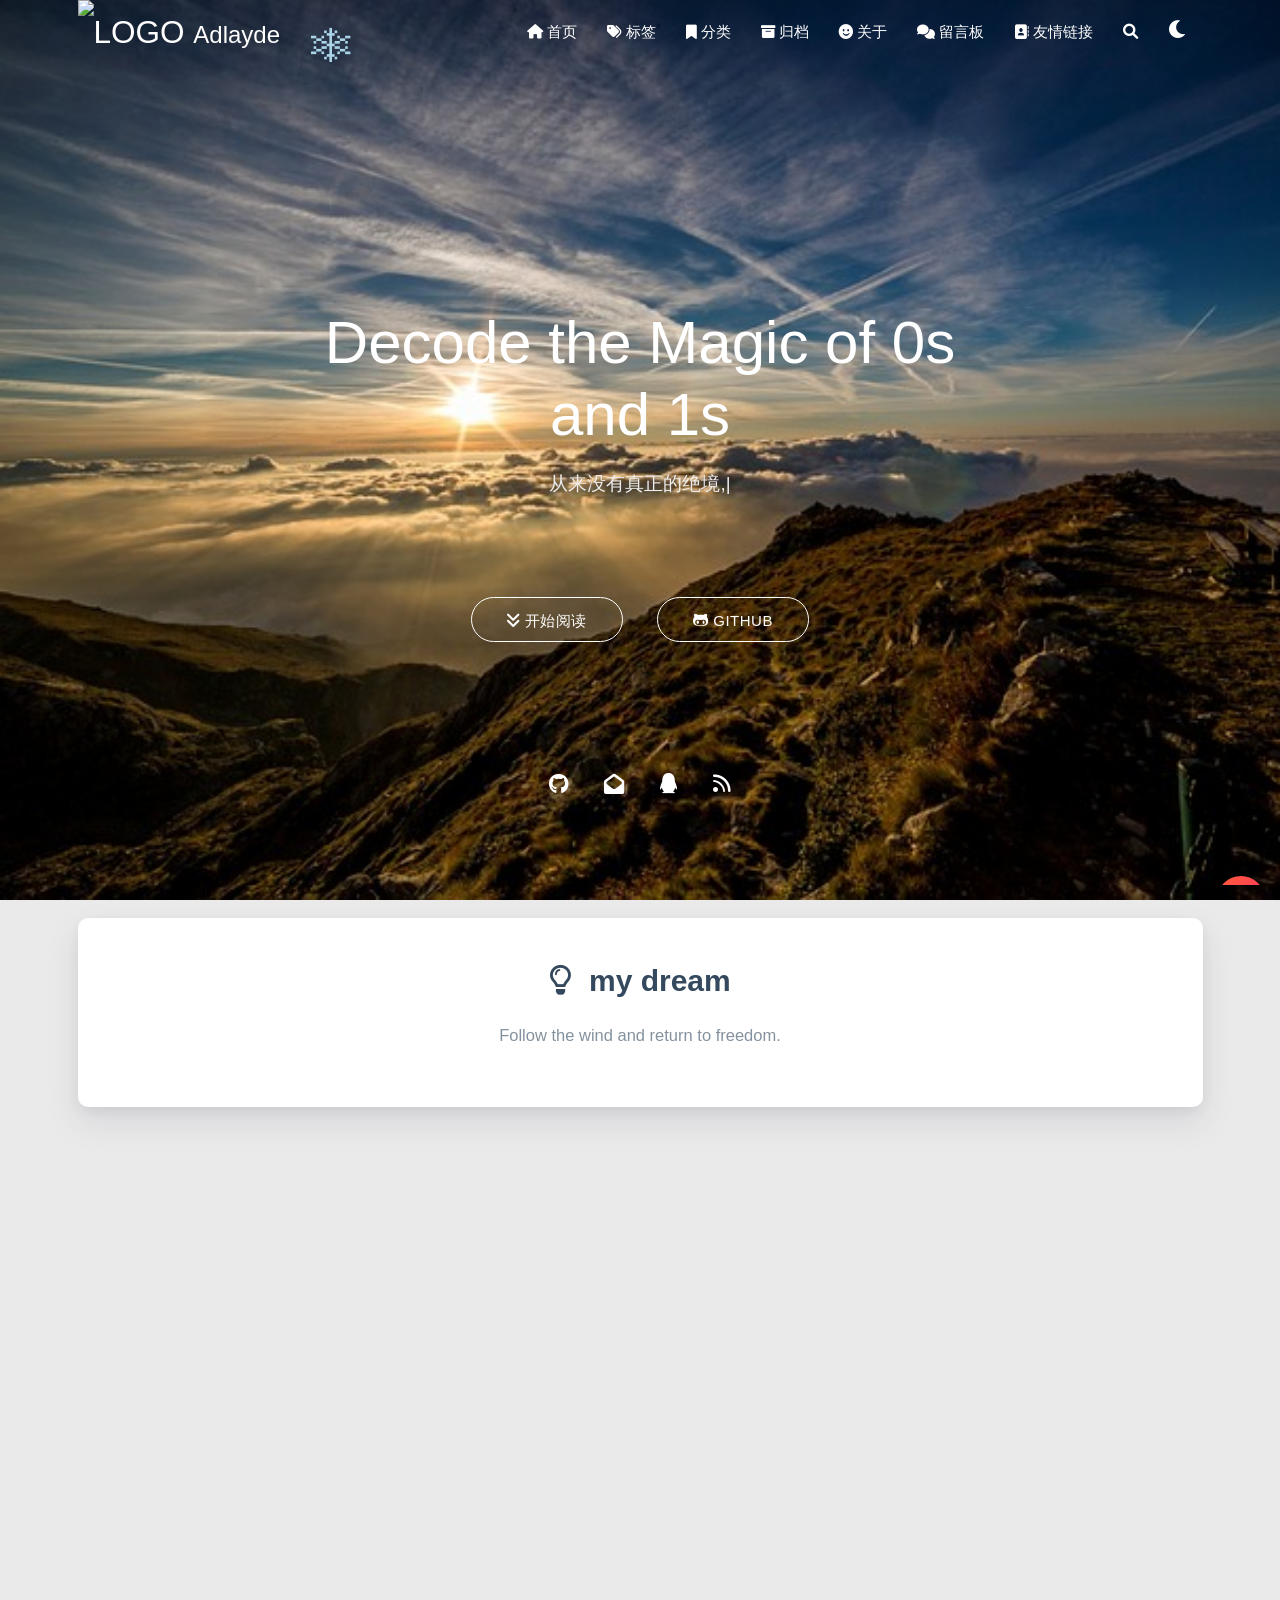
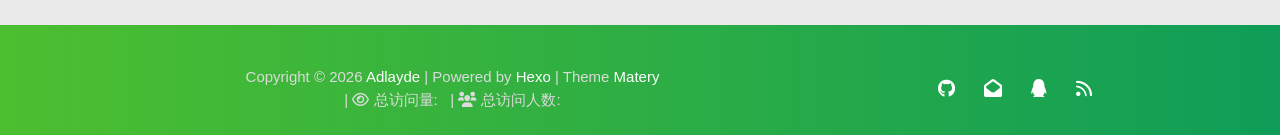
==== index.html @ 49ccab3a "Site updated: 2026-07-10 20:30:16" ====
<!DOCTYPE HTML>
<html lang="zh-CN">


<head>
    <meta charset="utf-8">
    <meta name="keywords" content="技术,编程,博客">
    <meta name="description" content="return to freedom">
    <meta http-equiv="X-UA-Compatible" content="IE=edge">
    <meta name="viewport" content="width=device-width, initial-scale=1.0, user-scalable=no">
    <meta name="renderer" content="webkit|ie-stand|ie-comp">
    <meta name="mobile-web-app-capable" content="yes">
    <meta name="format-detection" content="telephone=no">
    <meta name="apple-mobile-web-app-capable" content="yes">
    <meta name="apple-mobile-web-app-status-bar-style" content="black-translucent">
    <meta name="referrer" content="no-referrer-when-downgrade">
    <!-- Global site tag (gtag.js) - Google Analytics -->


    <title>Adlayde</title>
    <link rel="icon" type="image/png" href="/favicon.png">
    


    <!-- index cover -->
    <!-- <link rel="stylesheet preload" type="text/css" href="/css/indexcover.css"> -->
    <style>
        .carousel-control {
            width: 45px;
            height: 45px;
            line-height: 55px;
            border-radius: 45px;
            background: transparent;
            cursor: pointer;
            z-index: 100;
        }
        
        #prev-cover {
            position: absolute;
            top: 48%;
            left: 8px;
        }
        
        #next-cover {
            position: absolute;
            top: 48%;
            right: 8px;;
        }
        
        #prev-cover i {
            margin-right: 3px;
        }
        
        #next-cover i {
            margin-left: 3px;
        }
        
        .carousel-control:hover {
            background-color: rgba(0, 0, 0, .4);
        }
        
        .carousel-control i {
            color: #fff;
            font-size: 2.4rem;
        }
    </style>



<link rel="stylesheet" type="text/css" href="/libs/awesome/css/all.min.css">
<link rel="stylesheet" type="text/css" href="/libs/materialize/materialize.min.css">
<link rel="stylesheet" type="text/css" href="/libs/aos/aos.css">
<link rel="stylesheet" type="text/css" href="/libs/animate/animate.min.css">
<link rel="stylesheet" type="text/css" href="/libs/lightGallery/css/lightgallery.min.css">
<link rel="stylesheet" type="text/css" href="/css/matery.css">
<link rel="stylesheet" type="text/css" href="/css/my.css">
<link rel="stylesheet" type="text/css" href="/css/dark.css" media="none" onload="if(media!='all')media='all'">




    <link rel="stylesheet" href="/libs/tocbot/tocbot.css">
    <link rel="stylesheet" href="/css/post.css">






    <script src="/libs/jquery/jquery-3.6.0.min.js"></script>

<meta name="generator" content="Hexo 7.3.0">
<style>.github-emoji { position: relative; display: inline-block; width: 1.2em; min-height: 1.2em; overflow: hidden; vertical-align: top; color: transparent; }  .github-emoji > span { position: relative; z-index: 10; }  .github-emoji img, .github-emoji .fancybox { margin: 0 !important; padding: 0 !important; border: none !important; outline: none !important; text-decoration: none !important; user-select: none !important; cursor: auto !important; }  .github-emoji img { height: 1.2em !important; width: 1.2em !important; position: absolute !important; left: 50% !important; top: 50% !important; transform: translate(-50%, -50%) !important; user-select: none !important; cursor: auto !important; } .github-emoji-fallback { color: inherit; } .github-emoji-fallback img { opacity: 0 !important; }</style>
</head>


<body>
    <header class="navbar-fixed">
    <nav id="headNav" class="bg-color nav-transparent">
        <div id="navContainer" class="nav-wrapper container">
            <div class="brand-logo">
                <a href="/" class="waves-effect waves-light">
                    
                    <img src="/medias/logo.png" class="logo-img" alt="LOGO">
                    
                    <span class="logo-span">Adlayde</span>
                </a>
            </div>
            

<a href="#" data-target="mobile-nav" class="sidenav-trigger button-collapse"><i class="fas fa-bars"></i></a>
<ul class="right nav-menu">
  
  <li class="hide-on-med-and-down nav-item">
    
    <a href="/" class="waves-effect waves-light">
      
      <i class="fas fa-home" style="zoom: 0.6;"></i>
      
      <span>首页</span>
    </a>
    
  </li>
  
  <li class="hide-on-med-and-down nav-item">
    
    <a href="/tags" class="waves-effect waves-light">
      
      <i class="fas fa-tags" style="zoom: 0.6;"></i>
      
      <span>标签</span>
    </a>
    
  </li>
  
  <li class="hide-on-med-and-down nav-item">
    
    <a href="/categories" class="waves-effect waves-light">
      
      <i class="fas fa-bookmark" style="zoom: 0.6;"></i>
      
      <span>分类</span>
    </a>
    
  </li>
  
  <li class="hide-on-med-and-down nav-item">
    
    <a href="/archives" class="waves-effect waves-light">
      
      <i class="fas fa-archive" style="zoom: 0.6;"></i>
      
      <span>归档</span>
    </a>
    
  </li>
  
  <li class="hide-on-med-and-down nav-item">
    
    <a href="/about" class="waves-effect waves-light">
      
      <i class="fa-solid fa-face-smile fa-shake" style="zoom: 0.6;"></i>
      
      <span>关于</span>
    </a>
    
  </li>
  
  <li class="hide-on-med-and-down nav-item">
    
    <a href="/contact" class="waves-effect waves-light">
      
      <i class="fas fa-comments" style="zoom: 0.6;"></i>
      
      <span>留言板</span>
    </a>
    
  </li>
  
  <li class="hide-on-med-and-down nav-item">
    
    <a href="/friends" class="waves-effect waves-light">
      
      <i class="fas fa-address-book" style="zoom: 0.6;"></i>
      
      <span>友情链接</span>
    </a>
    
  </li>
  
  <li>
    <a href="#searchModal" class="modal-trigger waves-effect waves-light">
      <i id="searchIcon" class="fas fa-search" title="搜索" style="zoom: 0.85;"></i>
    </a>
  </li>
  <li>
    <a href="javascript:;" class="waves-effect waves-light" onclick="switchNightMode()" title="深色/浅色模式" >
      <i id="sum-moon-icon" class="fas fa-sun" style="zoom: 0.85;"></i>
    </a>
  </li>
</ul>


<div id="mobile-nav" class="side-nav sidenav">

    <div class="mobile-head bg-color">
        
        <img src="/medias/logo.png" class="logo-img circle responsive-img">
        
        <div class="logo-name">Adlayde</div>
        <div class="logo-desc">
            
            return to freedom
            
        </div>
    </div>

    <ul class="menu-list mobile-menu-list">
        
        <li class="m-nav-item">
	  
		<a href="/" class="waves-effect waves-light">
			
			    <i class="fa-fw fas fa-home"></i>
			
			首页
		</a>
          
        </li>
        
        <li class="m-nav-item">
	  
		<a href="/tags" class="waves-effect waves-light">
			
			    <i class="fa-fw fas fa-tags"></i>
			
			标签
		</a>
          
        </li>
        
        <li class="m-nav-item">
	  
		<a href="/categories" class="waves-effect waves-light">
			
			    <i class="fa-fw fas fa-bookmark"></i>
			
			分类
		</a>
          
        </li>
        
        <li class="m-nav-item">
	  
		<a href="/archives" class="waves-effect waves-light">
			
			    <i class="fa-fw fas fa-archive"></i>
			
			归档
		</a>
          
        </li>
        
        <li class="m-nav-item">
	  
		<a href="/about" class="waves-effect waves-light">
			
			    <i class="fa-fw fa-solid fa-face-smile fa-shake"></i>
			
			关于
		</a>
          
        </li>
        
        <li class="m-nav-item">
	  
		<a href="/contact" class="waves-effect waves-light">
			
			    <i class="fa-fw fas fa-comments"></i>
			
			留言板
		</a>
          
        </li>
        
        <li class="m-nav-item">
	  
		<a href="/friends" class="waves-effect waves-light">
			
			    <i class="fa-fw fas fa-address-book"></i>
			
			友情链接
		</a>
          
        </li>
        
        
        <li><div class="divider"></div></li>
        <li>
            <a href="https://github.com/blinkfox/hexo-theme-matery" class="waves-effect waves-light" target="_blank">
                <i class="fab fa-github-square fa-fw"></i>Fork Me
            </a>
        </li>
        
    </ul>
</div>


        </div>

        
            <style>
    .nav-transparent .github-corner {
        display: none !important;
    }

    .github-corner {
        position: absolute;
        z-index: 10;
        top: 0;
        right: 0;
        border: 0;
        transform: scale(1.1);
    }

    .github-corner svg {
        color: #0f9d58;
        fill: #fff;
        height: 64px;
        width: 64px;
    }

    .github-corner:hover .octo-arm {
        animation: a 0.56s ease-in-out;
    }

    .github-corner .octo-arm {
        animation: none;
    }

    @keyframes a {
        0%,
        to {
            transform: rotate(0);
        }
        20%,
        60% {
            transform: rotate(-25deg);
        }
        40%,
        80% {
            transform: rotate(10deg);
        }
    }
</style>

<a href="https://github.com/blinkfox/hexo-theme-matery" class="github-corner tooltipped hide-on-med-and-down" target="_blank"
   data-tooltip="Fork Me" data-position="left" data-delay="50">
    <svg viewBox="0 0 250 250" aria-hidden="true">
        <path d="M0,0 L115,115 L130,115 L142,142 L250,250 L250,0 Z"></path>
        <path d="M128.3,109.0 C113.8,99.7 119.0,89.6 119.0,89.6 C122.0,82.7 120.5,78.6 120.5,78.6 C119.2,72.0 123.4,76.3 123.4,76.3 C127.3,80.9 125.5,87.3 125.5,87.3 C122.9,97.6 130.6,101.9 134.4,103.2"
              fill="currentColor" style="transform-origin: 130px 106px;" class="octo-arm"></path>
        <path d="M115.0,115.0 C114.9,115.1 118.7,116.5 119.8,115.4 L133.7,101.6 C136.9,99.2 139.9,98.4 142.2,98.6 C133.8,88.0 127.5,74.4 143.8,58.0 C148.5,53.4 154.0,51.2 159.7,51.0 C160.3,49.4 163.2,43.6 171.4,40.1 C171.4,40.1 176.1,42.5 178.8,56.2 C183.1,58.6 187.2,61.8 190.9,65.4 C194.5,69.0 197.7,73.2 200.1,77.6 C213.8,80.2 216.3,84.9 216.3,84.9 C212.7,93.1 206.9,96.0 205.4,96.6 C205.1,102.4 203.0,107.8 198.3,112.5 C181.9,128.9 168.3,122.5 157.7,114.1 C157.9,116.9 156.7,120.9 152.7,124.9 L141.0,136.5 C139.8,137.7 141.6,141.9 141.8,141.8 Z"
              fill="currentColor" class="octo-body"></path>
    </svg>
</a>
        
    </nav>

</header>

    


<div class="carousel carousel-slider center index-cover" data-indicators="true" style="margin-top: -64px;">
    

    <div class="carousel-item  white-text bg-cover about-cover">
        <div class="container">
            <div class="row">
    <div class="col s10 offset-s1 m8 offset-m2 l8 offset-l2">
        <div class="brand">
            <div class="title center-align">
                
                Decode the Magic of 0s and 1s
                
            </div>

            <div class="description center-align">
                
                <span id="subtitle"></span>
                <script src="/libs/typed/typed.js"></script>
                <script>
                    var typed = new Typed("#subtitle", {
                        strings: [ 
                            
                                "从来没有真正的绝境, 只有心灵的迷途",
                            
                                "Never really desperate, only the lost of the soul",
                            
                        ],
                        startDelay: 300,
                        typeSpeed: 100,
                        loop: true,
                        backSpeed: 50,
                        showCursor: true
                    });
                </script>
                
            </div>
        </div>
    </div>
</div>


<script>
    // 每天切换 banner 图.  Switch banner image every day.
    var bannerUrl = "/medias/banner/" + new Date().getDay() + '.jpg';
    $('.bg-cover').css('background-image', 'url(' + bannerUrl + ')');
</script>
<script>
    
      var bannerUrl = "/medias/featureimages/" + Math.floor(Math.random() * 24) + '.jpg';
    
    $('.bg-cover.about-cover').css('background-image', 'url(' + bannerUrl + ')');

</script>



            <div class="cover-btns">
                <a href="#indexCard" class="waves-effect waves-light btn">
                    <i class="fa fa-angle-double-down"></i>开始阅读
                </a>

                
                    <a href="https://github.com/blinkfox/hexo-theme-matery" class="waves-effect waves-light btn" target="_blank">
                        <i class="fab fa-github-alt"></i>Github
                    </a>
                
            </div>
            <div class="cover-social-link">
    <a href="https://github.com/adlayde" class="tooltipped" target="_blank" data-tooltip="访问我的GitHub" data-position="top" data-delay="50">
        <i class="fab fa-github"></i>
    </a>



    <a href="mailto:estaraadlayde@gmail.com" class="tooltipped" target="_blank" data-tooltip="邮件联系我" data-position="top" data-delay="50">
        <i class="fas fa-envelope-open"></i>
    </a>







    <a href="tencent://AddContact/?fromId=50&fromSubId=1&subcmd=all&uin=258192961" class="tooltipped" target="_blank" data-tooltip="QQ联系我: 258192961" data-position="top" data-delay="50">
        <i class="fab fa-qq"></i>
    </a>







    <a href="/atom.xml" class="tooltipped" target="_blank" data-tooltip="RSS 订阅" data-position="top" data-delay="50">
        <i class="fas fa-rss"></i>
    </a>

</div>
        </div>
    </div>

    
</div>

<script>
    $(function () {
        let coverSlider = $('.carousel');

        //用户触摸轮播自动 restartPlay 是否生效
        let initUserPressedOrDraggedActive = false

        //用户触摸轮播自动 restartPlay
        function initUserPressedOrDragged(instance) {
            setInterval(() => {
                if (instance.pressed || instance.dragged) {
                    // console.log('initUserPressedOrDragged: ',instance.pressed,instance.dragged)
                    restartPlay()
                }
            }, 1000)
        }

        coverSlider.carousel({
            duration: Number('120'),
            fullWidth: true,
            indicators: 'true' === 'true',
            onCycleTo() {
                if (!initUserPressedOrDraggedActive) {
                    // console.log('initUserPressedOrDraggedActive')
                    initUserPressedOrDragged(this)
                    initUserPressedOrDraggedActive = true
                }
            },
        })

        let carouselIntervalId;
        
        // Loop to call the next cover article picture.
        let autoCarousel = function () {
            carouselIntervalId = setInterval(function () {
                coverSlider.carousel('next');
            }, 5000);
        };
        autoCarousel();
        

        function restartPlay() {
            
            clearInterval(carouselIntervalId);
            autoCarousel();
            
        };

        
        // prev and next cover post.
        $('#prev-cover').click(function () {
            coverSlider.carousel('prev');
            restartPlay();
        });
        $('#next-cover').click(function () {
            coverSlider.carousel('next');
            restartPlay();
        });
        
    });
</script>



<main class="content">

    
    <div id="indexCard" class="index-card">
        <div class="container ">
            <div class="card">
                <div class="card-content">
                    
                        <div class="dream">
    
    <div class="title center-align">
        <i class="far fa-lightbulb"></i>&nbsp;&nbsp;my dream
    </div>
    
    <div class="row">
        <div class="col l8 offset-l2 m10 offset-m1 s10 offset-s1 center-align text">
            Follow the wind and return to freedom.
        </div>
    </div>
</div>

                    

                    

                    

                    
                    <div id="recommend-sections" class="recommend">
                        



                    </div>
                    
                </div>
            </div>
        </div>
    </div>
    

    

    <!-- 所有文章卡片 -->
    <article id="articles" class="container articles">
        <div class="row article-row">
            
             <!-- 隐藏某个文章 -->
            <div class="article col s12 m6 l4" data-aos="zoom-in">
                <div class="card">
                    <a href="/2025/03/14/first-blog/">
                        <div class="card-image">
                            
                            
                            <img src="/medias/featureimages/14.jpg" class="responsive-img" alt="first blog">
                            
                            <span class="card-title">first blog</span>
                        </div>
                    </a>

                    <div class="card-content article-content">
                        <div class="summary block-with-text">
                            
                                first blog二叉搜索树（BST）平衡重建算法本文介绍一个基于中序遍历重建的二叉搜索树平衡算法，包含插入、中序遍历收集、高度计算、平衡重建等功能。
完整代码#include&lt;bits/stdc++.h&gt;
using nam
                            
                        </div>
                        <div class="publish-info">
                            <span class="publish-date">
                                <i class="far fa-clock fa-fw icon-date"></i>2025-03-14
                            </span>
                            <span class="publish-author">
                                
                                <i class="fas fa-user fa-fw"></i>
                                Adlayde
                                
                            </span>
                        </div>
                    </div>

                    
                </div>
            </div>
              <!-- 隐藏某个文章 -->
            
             <!-- 隐藏某个文章 -->
            <div class="article col s12 m6 l4" data-aos="zoom-in">
                <div class="card">
                    <a href="/2025/03/14/hello-world/">
                        <div class="card-image">
                            
                            
                            <img src="/medias/featureimages/12.jpg" class="responsive-img" alt="Hello World">
                            
                            <span class="card-title">Hello World</span>
                        </div>
                    </a>

                    <div class="card-content article-content">
                        <div class="summary block-with-text">
                            
                                Welcome to Hexo! This is your very first post. Check documentation for more info. If you get any problems when using Hex
                            
                        </div>
                        <div class="publish-info">
                            <span class="publish-date">
                                <i class="far fa-clock fa-fw icon-date"></i>2025-03-14
                            </span>
                            <span class="publish-author">
                                
                                <i class="fas fa-user fa-fw"></i>
                                Adlayde
                                
                            </span>
                        </div>
                    </div>

                    
                </div>
            </div>
              <!-- 隐藏某个文章 -->
            
        </div>
    </article>

</main>




    <footer class="page-footer bg-color">
    
        <link rel="stylesheet" href="/libs/aplayer/APlayer.min.css">
<style>
    .aplayer .aplayer-lrc p {
        
        display: none;
        
        font-size: 12px;
        font-weight: 700;
        line-height: 16px !important;
    }

    .aplayer .aplayer-lrc p.aplayer-lrc-current {
        
        display: none;
        
        font-size: 15px;
        color: #42b983;
    }

    
    .aplayer.aplayer-fixed.aplayer-narrow .aplayer-body {
        left: -66px !important;
    }

    .aplayer.aplayer-fixed.aplayer-narrow .aplayer-body:hover {
        left: 0px !important;
    }

    
</style>
<div class="">
    
    <div class="row">
        <meting-js class="col l8 offset-l2 m10 offset-m1 s12"
                   server="netease"
                   type="playlist"
                   id="503838841"
                   fixed='true'
                   autoplay='false'
                   theme='#42b983'
                   loop='all'
                   order='random'
                   preload='auto'
                   volume='0.7'
                   list-folded='true'
        >
        </meting-js>
    </div>
</div>

<script src="/libs/aplayer/APlayer.min.js"></script>
<script src="/libs/aplayer/Meting.min.js"></script>

    

    <div class="container row center-align"
         style="margin-bottom: 0px !important;">
        <div class="col s12 m8 l8 copy-right">
            Copyright&nbsp;&copy;
            
                <span id="year">2026</span>
            
            <a href="/about" target="_blank">Adlayde</a>
            |&nbsp;Powered by&nbsp;<a href="https://hexo.io/" target="_blank">Hexo</a>
            |&nbsp;Theme&nbsp;<a href="https://github.com/blinkfox/hexo-theme-matery" target="_blank">Matery</a>
            
            <br>
            
            
            
                
            
            
                <span id="busuanzi_container_site_pv">
                &nbsp;|&nbsp;<i class="far fa-eye"></i>&nbsp;总访问量:&nbsp;
                    <span id="busuanzi_value_site_pv" class="white-color"></span>
            </span>
            
            
                <span id="busuanzi_container_site_uv">
                &nbsp;|&nbsp;<i class="fas fa-users"></i>&nbsp;总访问人数:&nbsp;
                    <span id="busuanzi_value_site_uv" class="white-color"></span>
            </span>
            
            <br>

            <!-- 运行天数提醒. -->
            
            <br>
            
        </div>
        <div class="col s12 m4 l4 social-link social-statis">
    <a href="https://github.com/adlayde" class="tooltipped" target="_blank" data-tooltip="访问我的GitHub" data-position="top" data-delay="50">
        <i class="fab fa-github"></i>
    </a>



    <a href="mailto:estaraadlayde@gmail.com" class="tooltipped" target="_blank" data-tooltip="邮件联系我" data-position="top" data-delay="50">
        <i class="fas fa-envelope-open"></i>
    </a>







    <a href="tencent://AddContact/?fromId=50&fromSubId=1&subcmd=all&uin=258192961" class="tooltipped" target="_blank" data-tooltip="QQ联系我: 258192961" data-position="top" data-delay="50">
        <i class="fab fa-qq"></i>
    </a>







    <a href="/atom.xml" class="tooltipped" target="_blank" data-tooltip="RSS 订阅" data-position="top" data-delay="50">
        <i class="fas fa-rss"></i>
    </a>

</div>
    </div>
</footer>

<div class="progress-bar"></div>


    <!-- 搜索遮罩框 -->
<div id="searchModal" class="modal">
    <div class="modal-content">
        <div class="search-header">
            <span class="title"><i class="fas fa-search"></i>&nbsp;&nbsp;搜索</span>
            <input type="search" id="searchInput" name="s" placeholder="请输入搜索的关键字"
                   class="search-input">
        </div>
        <div id="searchResult"></div>
    </div>
</div>

<script type="text/javascript">
$(function () {
    var searchFunc = function (path, search_id, content_id) {
        'use strict';
        $.ajax({
            url: path,
            dataType: "xml",
            success: function (xmlResponse) {
                // get the contents from search data
                var datas = $("entry", xmlResponse).map(function () {
                    return {
                        title: $("title", this).text(),
                        content: $("content", this).text(),
                        url: $("url", this).text()
                    };
                }).get();
                var $input = document.getElementById(search_id);
                var $resultContent = document.getElementById(content_id);
                $input.addEventListener('input', function () {
                    var str = '<ul class=\"search-result-list\">';
                    var keywords = this.value.trim().toLowerCase().split(/[\s\-]+/);
                    $resultContent.innerHTML = "";
                    if (this.value.trim().length <= 0) {
                        return;
                    }
                    // perform local searching
                    datas.forEach(function (data) {
                        var isMatch = true;
                        var data_title = data.title.trim().toLowerCase();
                        var data_content = data.content.trim().replace(/<[^>]+>/g, "").toLowerCase();
                        var data_url = data.url;
                        data_url = data_url.indexOf('/') === 0 ? data.url : '/' + data_url;
                        var index_title = -1;
                        var index_content = -1;
                        var first_occur = -1;
                        // only match artiles with not empty titles and contents
                        if (data_title !== '' && data_content !== '') {
                            keywords.forEach(function (keyword, i) {
                                index_title = data_title.indexOf(keyword);
                                index_content = data_content.indexOf(keyword);
                                if (index_title < 0 && index_content < 0) {
                                    isMatch = false;
                                } else {
                                    if (index_content < 0) {
                                        index_content = 0;
                                    }
                                    if (i === 0) {
                                        first_occur = index_content;
                                    }
                                }
                            });
                        }
                        // show search results
                        if (isMatch) {
                            str += "<li><a href='" + data_url + "' class='search-result-title'>" + data_title + "</a>";
                            var content = data.content.trim().replace(/<[^>]+>/g, "");
                            if (first_occur >= 0) {
                                // cut out 100 characters
                                var start = first_occur - 20;
                                var end = first_occur + 80;
                                if (start < 0) {
                                    start = 0;
                                }
                                if (start === 0) {
                                    end = 100;
                                }
                                if (end > content.length) {
                                    end = content.length;
                                }
                                var match_content = content.substr(start, end);
                                // highlight all keywords
                                keywords.forEach(function (keyword) {
                                    var regS = new RegExp(keyword, "gi");
                                    match_content = match_content.replace(regS, "<em class=\"search-keyword\">" + keyword + "</em>");
                                });

                                str += "<p class=\"search-result\">" + match_content + "...</p>"
                            }
                            str += "</li>";
                        }
                    });
                    str += "</ul>";
                    $resultContent.innerHTML = str;
                });
            }
        });
    };

    searchFunc('/search.xml', 'searchInput', 'searchResult');
});
</script>

    <!-- 白天和黑夜主题 -->
<div class="stars-con">
    <div id="stars"></div>
    <div id="stars2"></div>
    <div id="stars3"></div>  
</div>

<script>
    function switchNightMode() {
        $('<div class="Cuteen_DarkSky"><div class="Cuteen_DarkPlanet"></div></div>').appendTo($('body')),
        setTimeout(function () {
            $('body').hasClass('DarkMode') 
            ? ($('body').removeClass('DarkMode'), localStorage.setItem('isDark', '0'), $('#sum-moon-icon').removeClass("fa-sun").addClass('fa-moon')) 
            : ($('body').addClass('DarkMode'), localStorage.setItem('isDark', '1'), $('#sum-moon-icon').addClass("fa-sun").removeClass('fa-moon')),
            
            setTimeout(function () {
            $('.Cuteen_DarkSky').fadeOut(1e3, function () {
                $(this).remove()
            })
            }, 2e3)
        })
    }
</script>

    <!-- 回到顶部按钮 -->
<div id="backTop" class="top-scroll">
    <a class="btn-floating btn-large waves-effect waves-light" href="#!">
        <i class="fas fa-arrow-up"></i>
    </a>
</div>


    <script src="/libs/materialize/materialize.min.js"></script>
    <script src="/libs/masonry/masonry.pkgd.min.js"></script>
    <script src="/libs/aos/aos.js"></script>
    <script src="/libs/scrollprogress/scrollProgress.min.js"></script>
    <script src="/libs/lightGallery/js/lightgallery-all.min.js"></script>
    <script src="/js/matery.js"></script>

    

    
    
    

    <!-- 雪花特效 -->
     
        <script type="text/javascript">
            // 只在桌面版网页启用特效
            var windowWidth = $(window).width();
            if (windowWidth > 768) {
                document.write('<script type="text/javascript" src="/libs/others/snow.js"><\/script>');
            }
        </script>
    

    <!-- 鼠标星星特效 -->
    

     
        <script src="https://ssl.captcha.qq.com/TCaptcha.js"></script>
        <script src="/libs/others/TencentCaptcha.js"></script>
        <button id="TencentCaptcha" data-appid="xxxxxxxxxx" data-cbfn="callback" type="button" hidden></button>
    

    <!-- Baidu Analytics -->

    <!-- Baidu Push -->

<script>
    (function () {
        var bp = document.createElement('script');
        var curProtocol = window.location.protocol.split(':')[0];
        if (curProtocol === 'https') {
            bp.src = 'https://zz.bdstatic.com/linksubmit/push.js';
        } else {
            bp.src = 'http://push.zhanzhang.baidu.com/push.js';
        }
        var s = document.getElementsByTagName("script")[0];
        s.parentNode.insertBefore(bp, s);
    })();
</script>

    
    <script src="/libs/others/clicklove.js" async="async"></script>
    
    
    <script async src="/libs/others/busuanzi.pure.mini.js"></script>
    

    

    

    <!--腾讯兔小巢-->
    
    

    

    

    
    <script src="/libs/instantpage/instantpage.js" type="module"></script>
    

</body>

</html>
---- css/indexcover.css ----
.carousel-control {
    width: 45px;
    height: 45px;
    line-height: 55px;
    border-radius: 45px;
    background: transparent;
    cursor: pointer;
    z-index: 100;
    display: flex;
    justify-content: center;
    align-items: center;
}

#prev-cover {
    position: absolute;
    top: 48%;
    left: 8px;
}

#next-cover {
    position: absolute;
    top: 48%;
    right: 8px;;
}

#prev-cover i {
    margin-right: 3px;
}

#next-cover i {
    margin-left: 3px;
}

.carousel-control:hover {
    background-color: rgba(0, 0, 0, .4);
}

.carousel-control i {
    color: #fff;
    font-size: 2.4rem;
}
---- css/matery.css ----
/*全局基础样式*/
/*小屏幕下(手机类)的样式*/
@media only screen and (max-width: 601px) {
    .container {
        width: 95%;
    }
}

/*中等屏幕下(平板类)的样式*/
@media only screen and (min-width: 600px) and (max-width: 992px) {
    .container {
        width: 90%;
    }
}

/*大屏幕下(桌面类)的样式*/
@media only screen and (min-width: 993px) {
    .container {
        width: 90%;
        max-width: 1125px;
    }

    .head-container {
        position: absolute;
        padding: 0 30px;
        width: 100%;
    }

    .post-container {
        width: 90%;
        margin: 0 auto;
        max-width: 1250px;
    }
}

body {
    background-color: #eaeaea;
    margin: 0;
    color: #34495e;
    overflow-x: hidden;
    overflow-y: auto;
}

h1 {
    margin: 48px 0 22px -5px;
    font-size: 2.0rem;
    font-weight: bold;
    line-height: 2.0rem;
}

h2 {
    margin: 42px 0 18px -5px;
    font-size: 1.8rem;
    font-weight: bold;
    line-height: 1.8rem;
}

h3 {
    margin: 38px 0 15px -4px;
    font-size: 1.6rem;
    font-weight: bold;
    line-height: 1.7rem;
}

h4 {
    margin: 32px 0 12px -4px;
    font-size: 1.45rem;
    font-weight: bold;
    line-height: 1.45rem;
}

h5 {
    margin: 28px 0 8px -4px;
    font-size: 1.2rem;
    font-weight: bold;
    line-height: 1.2rem;
}

h6 {
    margin: 22px 0 4px -4px;
    font-size: 1.1rem;
    line-height: 1.1rem;
}

p {
    font-size: 1rem;
    line-height: 1.5rem;
}

hr {
    margin: 20px 0;
    border: 0;
    border-top: 1px solid #ccc;
}

blockquote {
    border-left: 5px solid #42b983;
    padding: 1rem 0.8rem 0.2rem 0.8rem;
    color: #666;
    background-color: rgba(66, 185, 131, .1);
}

pre {
    padding: 2rem 1rem 1rem 3rem !important;
    border-radius: 0.35rem;
    tab-size: 4;
}

.code-area::after {
    content: " ";
    position: absolute;
    border-radius: 50%;
    background: #ff5f56;
    width: 12px;
    height: 12px;
    top: 0;
    left: 12px;
    margin-top: 12px;
    -webkit-box-shadow: 20px 0 #ffbd2e, 40px 0 #27c93f;
    box-shadow: 20px 0 #ffbd2e, 40px 0 #27c93f;
}

code {
    padding: 1px 5px;
    top: 13px !important;
    font-family: Inconsolata, Monaco, Consolas, 'Courier New', Courier, monospace;
    font-size: 0.91rem;
    color: #e96900;
    background-color: #f8f8f8;
    border-radius: 2px;
}

.code_copy {
    position: absolute;
    top: 0.7rem;
    right: 25px;
    z-index: 1;
    filter: invert(50%);
    cursor: pointer;
}

.codecopy_notice {
    position: absolute;
    top: 0.7rem;
    right: 6px;
    z-index: 1;
    filter: invert(50%);
    opacity: 0;
}

.code_lang {
    position: absolute;
    top: 1.2rem;
    right: 46px;
    line-height: 0;
    font-weight: bold;
    font-family: Consolas, Monaco, 'Andale Mono', 'Ubuntu Mono', monospace;
    z-index: 1;
    filter: invert(50%);
    cursor: pointer;
}

.code-expand {
    position: absolute;
    top: 4px;
    right: 0;
    filter: invert(50%);
    padding: 7px;
    z-index: 999 !important;
    cursor: pointer;
    transition: all .3s;
    transform: rotate(0deg);
}

.code-closed .code-expand {
    transform: rotate(-180deg) !important;
    transition: all .3s;
}

.code-closed pre::before {
    height: 0;
}

pre code {
    padding: 0;
    color: #e8eaf6;
    background-color: #272822;
}

/* 键盘 kbd 标签样式 */
kbd {
    margin: 0 3px;
    padding: 3px 5px;
    border-radius: 3px;
    border: 1px solid #b4b4b4;
    box-shadow: 0 1px 3px rgba(0, 0, 0, 0.25), 0 2px 1px 0 rgba(255, 255, 255, 0.6) inset;
    font-family: Consolas, Monaco, 'Andale Mono', 'Ubuntu Mono', monospace;
    font-size: 0.9rem;
    font-weight: 600;
    background-color: #f8f8f8;
    color: #34495e;
    line-height: 1.8rem;
    white-space: nowrap;
}

b,
strong {
    font-weight: bold;
}

dfn {
    font-style: italic;
}

small {
    font-size: 85%;
}

cite {
    font-style: normal;
}

mark {
    background-color: #fcf8e3;
    padding: .2em;
}

.card {
    border-radius: 10px;
    box-shadow: 0 15px 35px rgba(50, 50, 93, .1), 0 5px 15px rgba(0, 0, 0, .07) !important;
}

.card .card-image img {
    border-radius: 8px 8px 0 0;
    /* 修改文章列表图片填充样式为 cover 以覆盖整个区域而不会被缩放 */
    object-fit: cover;
}

.container .row {
    margin-bottom: 0;
}

.bg-color {
    background-image: linear-gradient(to right, #4cbf30 0%, #0f9d58 100%);
}

.text-color {
    color: #0f9d58 !important;
}

.white-color {
    color: #fff;
}

.progress-bar {
    height: 4px;
    position: fixed;
    bottom: 0;
    z-index: 300;
    background: linear-gradient(to right, #4cbf30 0%, #0f9d58 100%);
    opacity: 0.8;
}

.sidenav-overlay {
    z-index: 500;
}

.pd-header {
    margin-top: -64px;
}

header .side-nav {
    width: 240px;
    z-index: 999;
    box-shadow: 0 2px 5px 0 rgba(0, 0, 0, 0.16), 0 7px 10px 0 rgba(0, 0, 0, 0.12);
}

nav {
    box-shadow: 0 2px 5px 0 rgba(0, 0, 0, 0.16), 0 7px 10px 0 rgba(0, 0, 0, 0.12);
}

header .nav-transparent {
    background-color: transparent !important;
    background-image: none;
    box-shadow: none;
}

header nav .brand-span {
    font-size: 1.45rem;
}

header .brand-logo .logo-img {
    height: 45px;
    vertical-align: middle;
    padding-bottom: 6px;
}

header .brand-logo .logo-span {
    font-size: 1.6rem;
}

/*修改顶部 logo 的文字垂直对齐为 top，避免默认 middle 看起来偏下*/
header .brand-logo .waves-effect {
    vertical-align: top;
}

header .button-collapse i {
    font-size: 1.5rem;
}

header .side-nav .mobile-head {
    padding: 0 15px;
}

header .side-nav .mobile-head img {
    margin-top: 30px;
    width: 75px;
    height: 75px;
}

header .side-nav .mobile-head .logo-name {
    margin-top: -30px;
    padding-left: 10px;
    font-size: 1.5rem;
}

header .side-nav .mobile-head .logo-desc {
    margin-top: -10px;
    padding-left: 10px;
    padding-bottom: 10px;
    font-size: 0.8rem;
    line-height: 1.3rem;
    color: #e3e3e3;
}

header .side-nav .menu-list li {
    padding: 0;
    margin-left: -15px;
}

header .side-nav .menu-list a {
    height: 50px;
    line-height: 50px;
    color: #34495e !important;
}

.mobile-menu-list a i {
    margin-left: 8px !important;
    font-size: 1.16rem;
    color: #34495e !important;
}

header .side-nav .fa-fw {
    width: 3.3rem;
    text-align: left;
}

header .side-nav .social-link {
    position: absolute;
    bottom: 45px;
    padding-left: 15px;
}

.social-link a {
    font-size: 1.2rem;
    display: inline;
    padding: 0 12px;
}

.cover-btns {
    position: relative;
    top: 10vh;
    text-align: center;
}

.cover-btns a {
    margin: 10px 15px;
    padding: 0 35px;
    height: 45px;
    line-height: 45px;
    font-size: 1rem;
    color: #fff;
    border: 1px solid #fff;
    background-color: transparent;
    border-radius: 30px;
    box-shadow: none;
}

.cover-btns a:hover {
    border: 1px solid #f44336;
    background-color: #f44336;
    box-shadow: 0 14px 26px -12px rgba(233, 30, 99, 0.42),
    0 4px 23px 0 rgba(0, 0, 0, 0.12),
    0 8px 10px -5px rgba(233, 30, 99, 0.2);
}

.cover-btns a i {
    font-size: 1.1rem;
    padding-right: 5px;
}

.scroll-down {
    background: #333;
    margin: 100px auto;
    -webkit-animation: scroll-down 1.5s infinite;
    -moz-animation: scroll-down 1.5s infinite;
    -o-animation: scroll-down 1.5s infinite;
    animation: scroll-down 1.5s infinite;
}

@-moz-keyframes scroll-down {
    0% {
        opacity: 0.4;
        -ms-filter: "progid:DXImageTransform.Microsoft.Alpha(Opacity=40)";
        filter: alpha(opacity=40);
        top: 0;
    }

    50% {
        opacity: 1;
        -ms-filter: none;
        filter: none;
        top: -16px;
    }

    100% {
        opacity: 0.4;
        -ms-filter: "progid:DXImageTransform.Microsoft.Alpha(Opacity=40)";
        filter: alpha(opacity=40);
        top: 0;
    }
}

@-webkit-keyframes scroll-down {
    0% {
        opacity: 0.4;
        -ms-filter: "progid:DXImageTransform.Microsoft.Alpha(Opacity=40)";
        filter: alpha(opacity=40);
        top: 0;
    }

    50% {
        opacity: 1;
        -ms-filter: none;
        filter: none;
        top: -16px;
    }

    100% {
        opacity: 0.4;
        -ms-filter: "progid:DXImageTransform.Microsoft.Alpha(Opacity=40)";
        filter: alpha(opacity=40);
        top: 0;
    }
}

@-o-keyframes scroll-down {
    0% {
        opacity: 0.4;
        -ms-filter: "progid:DXImageTransform.Microsoft.Alpha(Opacity=40)";
        filter: alpha(opacity=40);
        top: 0;
    }

    50% {
        opacity: 1;
        -ms-filter: none;
        filter: none;
        top: -16px;
    }

    100% {
        opacity: 0.4;
        -ms-filter: "progid:DXImageTransform.Microsoft.Alpha(Opacity=40)";
        filter: alpha(opacity=40);
        top: 0;
    }
}

@keyframes scroll-down {
    0% {
        opacity: 0.4;
        -ms-filter: "progid:DXImageTransform.Microsoft.Alpha(Opacity=40)";
        filter: alpha(opacity=40);
        top: 0;
    }

    50% {
        opacity: 1;
        -ms-filter: none;
        filter: none;
        top: -16px;
    }

    100% {
        opacity: 0.4;
        -ms-filter: "progid:DXImageTransform.Microsoft.Alpha(Opacity=40)";
        filter: alpha(opacity=40);
        top: 0;
    }
}

.cover-social-link {
    position: relative;
    top: 23vh;
    width: 100%;
    text-align: center;
}

.cover-social-link a {
    padding: 0 15px;
    font-size: 1.35rem;
    color: #fff;
}

header .go-back {
    float: left;
    position: relative;
    padding-left: 5px;
    padding-right: 5px;
    z-index: 1;
    height: 56px;
}

header .go-back i {
    font-size: 1.6rem;
    font-weight: 200;
    line-height: 56px;
}

/* 背景图效果. */
.bg-cover {
    position: relative;
    display: flex;
    align-items: center;
    height: 60vh;
    padding: 0;
    border: 0;
    overflow: hidden;
    background-position: center center;
    background-size: cover;
    transform: translate3d(0px, 0px, 0px);
}

.index-cover {
    height: 100vh;
}

.post-cover {
    height: 40vh !important;
}

.bg-cover:after {
    -webkit-animation: rainbow 60s infinite;
    animation: rainbow 60s infinite;
}

.bg-cover:before,
.bg-cover:after {
    position: absolute;
    z-index: 1;
    width: 100%;
    height: 100%;
    display: block;
    left: 0;
    top: 0;
    content: "";
}

.bg-cover .container {
    position: relative;
    color: #fff;
    z-index: 2;
}

.bg-cover .title {
    font-size: 4rem;
    line-height: 1.2em;
    margin-bottom: 20px;
    position: relative;
}

.bg-cover .description {
    font-weight: 300;
    font-size: 1.25rem;
    line-height: 1.4em;
    color: #eee;
}

.bg-cover .post-title {
    margin: 0 auto;
    font-size: 2.5rem;
    font-weight: 400;
}

@-webkit-keyframes rainbow {

    0%,
    100% {
        background: rgba(156, 39, 176, 0.75);
        background: linear-gradient(45deg, rgba(156, 39, 176, 0.75) 0%, rgba(156, 39, 176, 0.65) 100%);
        background: -moz-linear-gradient(135deg, rgba(156, 39, 176, 0.75) 0%, rgba(156, 39, 176, 0.65) 100%);
        background: -webkit-linear-gradient(135deg, rgba(156, 39, 176, 0.75) 0%, rgba(156, 39, 176, 0.65) 100%);
    }

    16% {
        background: rgba(132, 13, 121, 0.75);
        background: linear-gradient(45deg, rgba(132, 13, 121, 0.75) 0%, rgba(132, 13, 121, 0.65) 100%);
        background: -moz-linear-gradient(135deg, rgba(132, 13, 121, 0.75) 0%, rgba(132, 13, 121, 0.65) 100%);
        background: -webkit-linear-gradient(135deg, rgba(132, 13, 121, 0.75) 0%, rgba(132, 13, 121, 0.65) 100%);
    }

    32% {
        background: rgba(239, 83, 80, 0.75);
        background: linear-gradient(45deg, rgba(239, 83, 80, 0.75) 0%, rgba(239, 83, 80, 0.65) 100%);
        background: -moz-linear-gradient(135deg, rgba(239, 83, 80, 0.75) 0%, rgba(239, 83, 80, 0.65) 100%);
        background: -webkit-linear-gradient(135deg, rgba(239, 83, 80, 0.75) 0%, rgba(239, 83, 80, 0.65) 100%);
    }

    48% {
        background: rgba(255, 87, 34, 0.75);
        background: linear-gradient(45deg, rgba(255, 87, 34, 0.75) 0%, rgba(255, 87, 34, 0.65) 100%);
        background: -moz-linear-gradient(135deg, rgba(255, 87, 34, 0.75) 0%, rgba(255, 87, 34, 0.65) 100%);
        background: -webkit-linear-gradient(135deg, rgba(255, 87, 34, 0.75) 0%, rgba(255, 87, 34, 0.65) 100%);
    }

    64% {
        background: rgba(255, 160, 0, 0.75);
        background: linear-gradient(45deg, rgba(255, 160, 0, 0.75) 0%, rgba(255, 160, 0, 0.65) 100%);
        background: -moz-linear-gradient(135deg, rgba(255, 160, 0, 0.75) 0%, rgba(255, 112, 66, 0.65) 100%);
        background: -webkit-linear-gradient(135deg, rgba(255, 160, 0, 0.75) 0%, rgba(255, 160, 0, 0.65) 100%);
    }

    80% {
        background: rgba(233, 30, 99, 0.75);
        background: linear-gradient(45deg, rgba(233, 30, 99, 0.75) 0%, rgba(233, 30, 99, 0.65) 100%);
        background: -moz-linear-gradient(135deg, rgba(233, 30, 99, 0.75) 0%, rgba(233, 30, 99, 0.65) 100%);
        background: -webkit-linear-gradient(135deg, rgba(2233, 30, 99, 0.75) 0%, rgba(233, 30, 99, 0.65) 100%);
    }
}

@keyframes rainbow {

    0%,
    100% {
        background: rgba(156, 39, 176, 0.75);
        background: linear-gradient(45deg, rgba(156, 39, 176, 0.75) 0%, rgba(156, 39, 176, 0.65) 100%);
        background: -moz-linear-gradient(135deg, rgba(156, 39, 176, 0.75) 0%, rgba(156, 39, 176, 0.65) 100%);
        background: -webkit-linear-gradient(135deg, rgba(156, 39, 176, 0.75) 0%, rgba(156, 39, 176, 0.65) 100%);
    }

    16% {
        background: rgba(132, 13, 121, 0.75);
        background: linear-gradient(45deg, rgba(132, 13, 121, 0.75) 0%, rgba(132, 13, 121, 0.65) 100%);
        background: -moz-linear-gradient(135deg, rgba(132, 13, 121, 0.75) 0%, rgba(132, 13, 121, 0.65) 100%);
        background: -webkit-linear-gradient(135deg, rgba(132, 13, 121, 0.75) 0%, rgba(132, 13, 121, 0.65) 100%);
    }

    32% {
        background: rgba(239, 83, 80, 0.75);
        background: linear-gradient(45deg, rgba(239, 83, 80, 0.75) 0%, rgba(239, 83, 80, 0.65) 100%);
        background: -moz-linear-gradient(135deg, rgba(239, 83, 80, 0.75) 0%, rgba(239, 83, 80, 0.65) 100%);
        background: -webkit-linear-gradient(135deg, rgba(239, 83, 80, 0.75) 0%, rgba(239, 83, 80, 0.65) 100%);
    }

    48% {
        background: rgba(255, 87, 34, 0.75);
        background: linear-gradient(45deg, rgba(255, 87, 34, 0.75) 0%, rgba(255, 87, 34, 0.65) 100%);
        background: -moz-linear-gradient(135deg, rgba(255, 87, 34, 0.75) 0%, rgba(255, 87, 34, 0.65) 100%);
        background: -webkit-linear-gradient(135deg, rgba(255, 87, 34, 0.75) 0%, rgba(255, 87, 34, 0.65) 100%);
    }

    64% {
        background: rgba(255, 160, 0, 0.75);
        background: linear-gradient(45deg, rgba(255, 160, 0, 0.75) 0%, rgba(255, 160, 0, 0.65) 100%);
        background: -moz-linear-gradient(135deg, rgba(255, 160, 0, 0.75) 0%, rgba(255, 112, 66, 0.65) 100%);
        background: -webkit-linear-gradient(135deg, rgba(255, 160, 0, 0.75) 0%, rgba(255, 160, 0, 0.65) 100%);
    }

    80% {
        background: rgba(233, 30, 99, 0.75);
        background: linear-gradient(45deg, rgba(233, 30, 99, 0.75) 0%, rgba(233, 30, 99, 0.65) 100%);
        background: -moz-linear-gradient(135deg, rgba(233, 30, 99, 0.75) 0%, rgba(233, 30, 99, 0.65) 100%);
        background: -webkit-linear-gradient(135deg, rgba(2233, 30, 99, 0.75) 0%, rgba(233, 30, 99, 0.65) 100%);
    }
}

.index-card {
    margin-top: -10px;
    padding-top: 20px;
}

.carousel-post .title {
    font-size: 2.6rem;
}

.dream {
    margin-top: 20px;
    margin-bottom: 40px;
}

.dream .title,
.music-player .title,
.video-player .title {
    margin-bottom: 20px;
    font-size: 2rem;
    font-weight: 700;
}

.dream .text {
    opacity: .6;
    font-size: 1.1rem;
}

.music-player,
.video-player {
    margin-top: 10px;
    margin-bottom: 50px;
}

.music,
.dplayer-video {
    box-shadow: 0 5px 20px 0 rgba(0, 0, 0, .2), 0 10px 20px -12px rgba(0, 0, 0, .5) !important;
}

#recommend-sections {
    margin-top: -30px;
    padding-top: 30px;
}

.index-card .card .card-content {
    padding: 20px 40px;
}

@media only screen and (min-width: 1418px) {
    .recommend {
        margin-top: 20px;
        padding: 0 0.75rem;
    }
}

@media only screen and (max-width: 601px) {
    .index-card .card .card-content {
        padding: 10px 10px;
    }
}

/*中等屏幕下(平板类)的样式*/
@media only screen and (min-width: 600px) and (max-width: 992px) {
    .index-card .card .card-content {
        padding: 20px 20px;
    }
}

.recommend .row .col {
    padding: 0 1.25rem;
}

.recommend .title {
    margin-top: 25px;
    margin-bottom: 25px;
    text-align: center;
    font-size: 1.8rem;
    font-weight: 700;
    line-height: 1.8rem;
}

.recommend .post-card:before {
    position: absolute;
    z-index: 0;
    width: 100%;
    height: 100%;
    display: block;
    left: 0;
    top: 0;
    content: "";
    background-color: rgba(0, 0, 0, .3);
    border-radius: 10px;
}

.recommend .post-card {
    position: relative;
    width: 100%;
    height: 300px;
    max-height: 300px;
    margin-bottom: 15px;
    margin-top: 15px;
    text-align: center;
    border: 0;
    border-radius: 10px;
    color: rgba(0, 0, 0, .87);
    background: #fff 50%;
    background-size: cover;
    box-shadow: 0 15px 35px rgba(50, 50, 93, .1), 0 5px 15px rgba(0, 0, 0, .07);
}

.recommend .post-card .post-body {
    position: relative;
    margin: 0 auto;
    padding: 1.8rem 1.25rem;
    z-index: 2;
}

.recommend .post-card .post-categories {
    margin: 10px auto;
}

.recommend .post-card .post-categories .category {
    padding: 0 8px;
    color: hsla(0, 0%, 100%, .7) !important;
    font-size: .75rem;
    font-weight: 500;
}

.recommend .post-card a {
    color: #fff;
}

.recommend .post-card .post-title {
    height: 48px;
    margin-top: 10px;
    margin-bottom: 5px;
}

.recommend .post-card .post-description {
    margin: 20px auto;
    max-width: 500px;
    height: 65px;
    max-height: 65px;
    font-size: 14px;
    color: hsla(0, 0%, 100%, .78) !important;
}

.recommend .post-card .read-more {
    height: 40px;
    margin: .6rem 1px;
    font-size: 0.9rem;
    font-weight: 400;
    line-height: 40px;
    color: #fff;
    border-radius: 30px;
    box-shadow: 0 2px 2px 0 rgba(244, 67, 54, .14), 0 3px 1px -2px rgba(244, 67, 54, .2), 0 1px 5px 0 rgba(244, 67, 54, .12);
}

.recommend .post-card .read-more .icon {
    font-size: 1.05rem;
    padding-right: 10px;
}

.archive-calendar {
    margin-top: -60px;
    max-width: 820px;
}

#post-calendar {
    width: 100%;
    height: 225px;
}

.settings-content {
    margin-top: -10px;
}

/*文章列表卡片各样式*/
#articles {
    margin-top: 10px;
    margin-bottom: 10px;
}

article a {
    margin-right: 0 !important;
    color: #525f7f;
    text-transform: none !important;
}

article a:hover {
    font-weight: bold;
    color: #42b983;
    text-decoration: underline;
}

.articles .row {
    margin-left: 0;
    margin-right: 0;
}

article .card {
    border-radius: 8px;
    overflow: hidden;
}

article .card-image {
    background-color: #222;
    border-radius: 8px;
}

article .card-image img {
    height: 220px;
    border-radius: 0.3rem;
    opacity: .7;
}

article .tag-image img {
    height: 220px;
}

article .card .card-content {
    padding: 15px 15px 12px 18px;
}

article .article-content .summary {
    padding-bottom: 2px;
    padding-left: 0;
    margin-bottom: 6px;
    word-break: break-all;
}

article .article-content .publish-author {
    float: right;
}

.publish-date .icon-date {
    padding-right: 5px;
}

.publish-author .icon-category {
    padding-left: 10px;
}

.article-content .publish-author .post-category {
    padding-left: 5px;
}

article .card .card-action {
    padding: 10px 15px 10px 18px;
    border-radius: 0 0 8px 8px !important;
}

article .article-tags .chip {
    margin: 2px;
    font-size: 0.8rem;
    font-weight: 400;
    height: 22px;
    line-height: 22px;
    color: #fff;
    border-radius: 10px;
}

.prev-next {
    margin-left: -0.75rem;
}

.prev-next .article-badge {
    min-width: 3rem;
    margin-top: 7px;
    padding: 3px 10px 3px 8px;
    text-align: center;
    font-size: 1rem;
    line-height: inherit;
    position: absolute;
    box-sizing: border-box;
    z-index: 200;
    background-color: #fff;
    font-weight: 500;
}

.prev-next .left-badge {
    border-radius: 8px 0 8px 0;
}

.prev-next .right-badge {
    border-radius: 0 8px 0 8px;
    right: 10px;
}

.paging {
    margin-bottom: 15px;
}

.paging .row {
    margin-left: 0;
    margin-right: 0;
}

.paging .page-info {
    font-size: 1.4rem;
    color: #888;
    padding-top: 1rem;
}

.paging i {
    font-size: 2.5rem;
}

.paging .disabled {
    background-color: #ccc !important;
}

.paging .disabled i {
    color: #999 !important;
}

/*文章详情样式*/
#artDetail {
    margin-top: -60px;
}

/* 修改小屏幕下文章详情table样式. */
@media only screen and (max-width: 550px) {
    #articleContent table {
        table-layout: fixed;
    }
}

@media only screen and (min-width: 1418px) {
    #artDetail {
        margin-top: -60px;
        padding: 0 0.75rem;
    }
}

#artDetail .card {
    box-shadow: 0 10px 35px 2px rgba(0, 0, 0, .15),
    0 5px 15px rgba(0, 0, 0, .07),
    0 2px 5px -5px rgba(0, 0, 0, .1) !important;
}

#artDetail .tag-cate {
    padding-bottom: 15px;
}

#artDetail a {
    margin-right: 0 !important;
    text-transform: none !important;
}

#artDetail .article-info {
    padding: 20px 30px 1px 40px;
    margin-bottom: -5px;
}

#artDetail .article-tag .chip {
    font-size: 1rem;
    font-weight: 400;
    height: 25px;
    line-height: 24px;
    color: #fff;
    border-radius: 15px;
    margin-right: 5px;
    margin-bottom: 2px;
}

#artDetail .tag_share .article-tag .chip {
    font-size: 1rem;
    font-weight: 400;
    height: 25px;
    line-height: 23px;
    border-radius: 15px;
    margin-right: 5px;
    margin-bottom: 2px;
    color: #42b983;
    background: #fff;
    border: 1px solid;
    transition: all 0.6s ease-in-out;
}

#artDetail .tag_share .article-tag .chip:hover {
    color: #fff;
    background: #42b983;
}

#artDetail .post-cate {
    float: right;
    color: #42b983;
}

#artDetail .post-cate a {
    padding-right: 5px;
    color: #42b983;
    font-weight: 500;
}

#artDetail .post-cate a:hover {
    text-decoration: underline;
}

#artDetail .post-info {
    color: #525f7f;
}

#artDetail .post-info .post-category {
    padding-right: 4px;
    color: #525f7f;
}

#artDetail .post-info .post-category:hover {
    font-weight: bold;
    color: #42b983;
    text-decoration: underline;
}

#artDetail .post-info .post-date {
    color: #525f7f;
}

#artDetail .post-info .post-word-count {
    margin-left: 15px;
}

#artDetail .post-info .post-read {
    margin-left: 15px;
    color: #525f7f;
}

#artDetail .article-card-content {
    padding: 0 15px 20px 18px;
}

@media only screen and (max-width: 601px) {
    #artDetail .article-info {
        padding: 15px 15px 1px 15px;
        margin-bottom: -5px;
    }
}

@media only screen and (min-width: 600px) and (max-width: 992px) {
    #artDetail .article-card-content {
        padding: 0 30px 20px 32px;
    }

    #artDetail .article-info {
        padding: 15px 20px 0 28px;
        margin-bottom: -5px;
    }
}

@media only screen and (min-width: 993px) {
    #artDetail .article-card-content {
        padding: 0 50px 20px 50px;
    }
}

#artDetail .reprint {
    margin: 15px 0 0.4rem;
    padding: 0.5rem 0.8rem;
    border: 1px solid #eee;
    line-height: 2;
    transition: box-shadow 0.3s ease-in-out
}

#artDetail .reprint-info {
    word-break: break-word;
}

#artDetail .reprint:hover {
    box-shadow: 0 0 10px 0 rgba(232, 237, 250, .6), 0 4px 8px 0 rgba(232, 237, 250, .5)
}

#artDetail .reprint a {
    font-size: 1.05rem;
    color: #42b983;
    font-weight: 500;
}

#articleContent p {
    margin: 2px 2px 10px;
    font-size: 1.05rem;
    line-height: 1.85rem;
}

#articleContent blockquote p {
    text-indent: 0.2rem;
}

#articleContent a {
    padding: 0 2px;
    color: #42b983;
    font-weight: 500;
    text-decoration: underline;
    word-wrap: break-word;
}

#articleContent .img-item {
    text-align: center;
}

#articleContent img {
    max-width: 100%;
    height: auto;
    cursor: pointer;
}

#articleContent video {
    display: block;
    margin: 30px auto;
    box-shadow: 0 5px 35px 0 rgba(0, 0, 0, .2), 0 10px 35px -11px rgba(0, 0, 0, .6);
    cursor: pointer;
}

#articleContent ol,
#articleContent ul {
    display: block;
    padding-left: 2em !important;
    word-spacing: 0.05rem;
}

#articleContent ul li,
#articleContent ol li {
    display: list-item;
    line-height: 1.8rem;
    font-size: 1rem;
}

#articleContent ul li {
    list-style-type: disc;
}

#articleContent ul ul li {
    list-style-type: circle;
}

#articleContent table {
    width: 100%;
    display: block;
    border-collapse: collapse;
    border-spacing: 0;
    overflow: auto;
}

/**
#articleContent table,
th,
td {
    padding: 12px 13px;
    border: 1px solid #dfe2e5;
}
**/

table tr:nth-child(2n),
thead {
    background-color: #fafafa;
}

#articleContent table th {
    background-color: #f2f2f2;
    min-width: 80px;
    border: 1px solid #dfe2e5;
    padding: 6px 6px;
}

#articleContent table td {
    min-width: 80px;
    border: 1px solid #dfe2e5;
    padding: 6px 6px;
}

#articleContent [type="checkbox"]:not(:checked),
[type="checkbox"]:checked {
    position: inherit;
    margin-left: -1.3rem;
    margin-right: 0.4rem;
    margin-top: -1px;
    vertical-align: middle;
    left: unset;
    visibility: visible;
}

@media only screen and (min-width: 600px) {
    #article-share .social-share a {
        margin-left: 15px !important;
    }
}

.chip-container {
    margin-top: -60px;
}

.chip-container .tag-title {
    margin-bottom: 10px;
    color: #3C4858;
    font-size: 1.75rem;
    font-weight: 400;
}

.chip-container .tag-chips {
    margin: 1rem auto 0.5rem;
    max-width: 850px;
    text-align: center;
}

.chip-container .tags-posts {
    margin-top: 20px;
}

.chip-container .chip-default {
    color: #34495e;
}

.chip-container .chip-active {
    color: #FFF !important;
    background: linear-gradient(to bottom right, #FF5E3A 0%, #FF2A68 100%) !important;
    box-shadow: 2px 5px 10px #aaa !important;
}

.chip-container .chip {
    margin: 10px 10px;
    padding: 19px 14px;
    display: inline-flex;
    line-height: 0;
    font-size: 1rem;
    font-weight: 500;
    border-radius: 5px;
    cursor: pointer;
    box-shadow: 0 3px 5px rgba(0, 0, 0, .12);
    z-index: 0;
}

.chip-container .chip:hover {
    color: #fff;
    background: linear-gradient(to right, #4cbf30 0%, #0f9d58 100%) !important;
}

.chip .tag-length {
    margin-left: 5px;
    margin-right: -2px;
    font-size: 0.5rem;
}

.chip-default .tag-length {
    color: #e91e63;
    margin-top: 1px;
}

.chip-active .tag-length {
    color: #fff;
}

/* archive page. */
#cd-timeline .year {
    position: relative;
    width: 80px;
    height: 80px;
    margin: 10px 0 50px -20px;
    padding: 21px 10px;
    background-color: #ff5722;
    color: #fff;
    font-size: 1.8rem;
    font-weight: 600;
}

#cd-timeline .year a {
    color: #fff;
}

#cd-timeline .month {
    position: relative;
    width: 60px;
    height: 60px;
    margin: 10px 0 30px -10px;
    padding: 14px 16px;
    background-color: #ef6c00;
    color: #fff;
    font-size: 1.7rem;
    font-weight: 600;
}

#cd-timeline .month a {
    color: #fff;
}

#cd-timeline .day {
    position: relative;
    padding: 8px 10px;
    background-color: #ffa726;
    color: #fff;
    font-size: 1.2rem;
    font-weight: 500;
}

#cd-timeline {
    /*width: 90%;*/
    max-width: 820px;
    position: relative;
    margin-top: 2rem;
    margin-bottom: 2rem;
}

#cd-timeline::before {
    /* this is the vertical line */
    content: '';
    position: absolute;
    top: 0;
    left: 18px;
    height: 100%;
    width: 4px;
    background: #0f9d58;
}

@media only screen and (min-width: 900px) {
    #cd-timeline {
        margin-top: 2rem;
        margin-bottom: 2rem;
    }

    #cd-timeline::before {
        left: 50%;
        margin-left: -2px;
    }

    #cd-timeline .year {
        margin: 10px 0 50px -40px;
        padding: 22px 11px;
    }

    #cd-timeline .month {
        margin: 10px 0 30px -30px;
        padding: 14px 16px;
    }
}

.cd-timeline-block {
    position: relative;
    margin: 1em 0;
}

.cd-timeline-block::after {
    clear: both;
    content: "";
    display: table;
}

.cd-timeline-block:first-child {
    margin-top: 0;
}

.cd-timeline-block:last-child {
    margin-bottom: 0;
}

@media only screen and (min-width: 870px) {
    .cd-timeline-block {
        margin: 1em 0;
    }

    .cd-timeline-block:first-child {
        margin-top: 0;
    }

    .cd-timeline-block:last-child {
        margin-bottom: 0;
    }
}

.cd-timeline-img {
    position: absolute;
    top: 0;
    left: 0;
    width: 40px;
    height: 40px;
    border-radius: 50%;
    box-shadow: 0 0 0 4px #ffffff, inset 0 2px 0 rgba(0, 0, 0, 0.08), 0 3px 0 4px rgba(0, 0, 0, 0.05);
}

@media only screen and (min-width: 900px) {
    .cd-timeline-img {
        width: 40px;
        height: 40px;
        left: 50%;
        margin-left: -20px;
        /* Force Hardware Acceleration in WebKit */
        -webkit-transform: translateZ(0);
        -webkit-backface-visibility: hidden;
    }

    .cssanimations .cd-timeline-img.is-hidden {
        visibility: hidden;
    }

    .cssanimations .cd-timeline-img.bounce-in {
        visibility: visible;
        -webkit-animation: cd-bounce-1 0.6s;
        -moz-animation: cd-bounce-1 0.6s;
        animation: cd-bounce-1 0.6s;
    }
}

.cd-timeline-content {
    position: relative;
    margin-top: -40px;
    margin-left: 60px;
    padding: 0;
    border-radius: 5px;
    background: #ffffff;
    box-shadow: 0 15px 35px rgba(50, 50, 93, .1), 0 5px 15px rgba(0, 0, 0, .07) !important;
}

.cd-timeline-content::after {
    clear: both;
    content: "";
    display: table;
}

.cd-timeline-content .card {
    margin: 0;
}

.cd-timeline-content::before {
    content: '';
    position: absolute;
    top: 18px !important;
    right: 100%;
    height: 0;
    width: 14px;
    margin-left: 2px;
    margin-right: 2px;
    border: 1px dashed #ffa726;
}

@media only screen and (min-width: 768px) {
    .cd-timeline-content h2 {
        font-size: 1.25rem;
    }

    .cd-timeline-content p {
        font-size: 1rem;
    }

    .cd-timeline-content .cd-read-more,
    .cd-timeline-content .cd-date {
        font-size: 0.875rem;
    }
}

@media only screen and (min-width: 900px) {
    .cd-timeline-content {
        margin-left: 0;
        padding: 0;
        width: 45%;

    }

    .cd-timeline-content::before {
        top: 24px;
        left: 100%;
    }

    .cd-timeline-content .cd-read-more {
        float: left;
    }

    .cd-timeline-block:nth-child(even) .cd-timeline-content {
        float: right;
    }

    .cd-timeline-block:nth-child(even) .cd-timeline-content::before {
        top: 24px;
        left: auto;
        right: 100%;
        border-color: #ffa726;
    }

    .cd-timeline-block:nth-child(even) .cd-timeline-content .cd-read-more {
        float: right;
    }

    .cssanimations .cd-timeline-content.is-hidden {
        visibility: hidden;
    }

    .cssanimations .cd-timeline-content.bounce-in {
        visibility: visible;
        -webkit-animation: cd-bounce-2 0.6s;
        -moz-animation: cd-bounce-2 0.6s;
        animation: cd-bounce-2 0.6s;
    }
}

/* about page styles. */

.about-container {
    width: 90%;
    max-width: 1225px;
    margin-top: -60px;
}

@media only screen and (max-width: 601px) {
    .about-container {
        width: 95%;
    }
}

.post-statis {
    text-align: center;
}

.post-statis .statis {
    display: inline-block;
    padding: 0.3rem 0.8rem;
    text-align: center;
    letter-spacing: .03rem;
}

.post-statis .statis .count {
    display: block;
    font-size: 1.3rem;
    font-weight: bold;
    text-decoration: underline;
}

.post-statis .statis .count a {
    color: #42b983;
}

.post-statis .statis .name {
    font-size: 0.9rem;
    color: #777;
}

#aboutme .social-link {
    margin: 0.5rem 0;
    text-align: center;
}

#aboutme .social-link a {
    display: inline-block;
    width: 2.3rem;
    height: 2.3rem;
    line-height: 2.2rem;
    margin: 0 0.5rem;
    padding: 0;
    color: #fff;
    border: 1px solid #0f9d58;
    background: radial-gradient(#4cbf30, #0f9d58);
    font-size: 0.9rem;
    border-radius: 50%;
    box-shadow: 0 4px 6px rgba(50, 50, 93, .21), 0 2px 3px rgba(0, 0, 0, .1);
}

.profile .avatar-img {
    max-width: 160px;
    width: 100%;
    margin: 0 auto;
    transform: translate3d(0, -65%, 0);
}

.profile .author {
    margin-top: -80px;
}

.profile .author .post-statis {
    margin: 0.5rem 0 1.4rem 0;
}

.profile .author .title {
    margin-bottom: 0.1rem;
    font-size: 1.8rem;
    font-weight: 500;
    color: #3C4858;
}

.profile .author .career {
    margin: 8px 0;
    font-size: 0.9rem;
    font-weight: 400;
    color: #777;
}

#aboutme .profile .social-link {
    margin: 1.5rem 0 0.8rem 0;
}

#aboutme .introduction {
    margin: 1.5rem auto 3rem;
    max-width: 600px;
    color: #999;
}

.post-charts,
.my-projects,
.my-skills,
.post-charts {
    padding: 3.8rem 1.5rem 0.8rem 1.5rem;
}

.post-charts,
.title,
.my-projects .title,
.my-skills .title,
.my-gallery .title {
    font-size: 2rem;
    margin-bottom: 2.25rem;
}

.my-projects .info {
    max-width: 360px;
    margin: 0 auto;
    padding: 1rem 0 1rem;
}

.my-projects .info .icon {
    display: inline-block;
    width: 76px;
    height: 76px;
    text-align: center;
    line-height: 76px;
    color: #fff;
    font-size: 1.75rem;
    border-radius: 50%;
}

.my-projects .info .info-title {
    margin: 1.25rem 0 0.875rem;
    font-size: 1.25rem;
    font-weight: 500;
    line-height: 1.5em;
}

.my-projects .info .info-title a {
    color: #34495e;
}

.my-projects .info .info-desc {
    margin: 0 0 10px;
    font-size: 0.9rem;
    color: #999;
}

.my-skills .skillbar {
    position: relative;
    display: block;
    max-width: 360px;
    margin: 15px auto;
    background: #eee;
    height: 30px;
    border-radius: 35px;
    -moz-border-radius: 35px;
    -webkit-border-radius: 35px;
    -webkit-transition: 0.4s linear;
    -moz-transition: 0.4s linear;
    -o-transition: 0.4s linear;
    transition: 0.4s linear;
    -webkit-transition-property: width, background-color;
    -moz-transition-property: width, background-color;
    -o-transition-property: width, background-color;
    transition-property: width, background-color;
}

.skillbar .skillbar-title {
    position: absolute;
    top: 0;
    left: 0;
    width: 110px;
    font-size: 0.9rem;
    color: #ffffff;
    border-radius: 35px;
    -webkit-border-radius: 35px;
    -moz-border-radius: 35px;
}

.skillbar .skillbar-title span {
    display: block;
    background: rgba(0, 0, 0, 0.15);
    padding: 0 20px;
    height: 30px;
    line-height: 30px;
    border-radius: 35px;
    -webkit-border-radius: 35px;
    -moz-border-radius: 35px;
}

.skillbar .skillbar-bar {
    height: 30px;
    width: 0;
    border-radius: 35px;
    -moz-border-radius: 35px;
    -webkit-border-radius: 35px;
}

.skillbar .skill-bar-percent {
    position: absolute;
    right: 10px;
    top: 0;
    font-size: 12px;
    height: 30px;
    line-height: 30px;
    color: #ffffff;
    color: rgba(0, 0, 0, 0.5);
}

.my-skills .other-skills {
    margin-top: 2rem;
}

.other-skills .sub-title {
    font-size: 1.5rem;
}

.other-skills .tag-chips {
    max-width: 600px;
}

.other-skills .chip {
    background-color: #fff;
    border: 1px solid #eee;
}

.other-skills .chip:hover {
    color: #fff;
    background: linear-gradient(to right, #4cbf30 0%, #0f9d58 100%);
    border: 1px solid #4cbf30;
    box-shadow: 0 5px 5px rgba(0, 0, 0, .25)
}

.my-gallery {
    margin: 4.5rem auto 1rem;
    padding: 0 1.2rem;
    max-width: 1100px;
}

.my-gallery .photo {
    margin: .5rem 0;
}

.my-gallery .photo img {
    width: 100%;
    height: 200px;
    border-radius: 10px;
    cursor: pointer;
}

/*尾部样式*/
footer {
    padding-bottom: 1px;
}

footer .social-statis {
    margin-top: 10px;
    position: relative;
}

footer a {
    color: #fff;
}

footer .copy-right {
    color: #dbdbdb;
}

/*搜索层样式*/
#searchIcon {
    font-size: 1.2rem;
}

#searchModal {
    min-height: 500px;
    width: 80%;
}

#searchModal .search-header .title {
    font-size: 1.6rem;
    color: #333;
}

#searchResult {
    margin: -15px 0 10px 10px;
}

p.search-result-summary{
    margin: 15px 0 0 -8px;
}

#searchResult .search-result-list {
    margin-left: -8px;
    margin-top: 0px;
    padding-left: 0;
    color: #666;
}

.search-result-list .search-result-title {
    font-size: 1.4rem;
    color: #42b983;
}

.search-result-list li {
    border-bottom: 1px solid #e5e5e5;
    padding: 15px 0 5px 0;
}

.search-result-list .search-keyword {
    margin: 0 2px;
    padding: 1px 5px 1px 4px;
    border-radius: 2px;
    background-color: #f2f2f2;
    color: #e96900;
    font-style: normal;
    white-space: pre-wrap;
}

/*回到顶部按钮样式*/
.top-scroll {
    display: none;
    position: fixed;
    right: 15px;
    bottom: 15px;
    padding-top: 15px;
    margin-bottom: 0;
    z-index: 998;
}

.top-scroll .btn-floating {
    background: linear-gradient(to bottom right, #FF5E3A 0%, #FF2A68 100%);
    width: 48px;
    height: 48px;
}

.top-scroll .btn-floating i {
    line-height: 48px;
    font-size: 1.8rem;
}

@media screen and (min-width: 368px) and (max-width: 767px) {
    .info-break-policy {
        word-break: keep-all;
        float: left;
        width: 50%;
    }
}

@media screen and (min-width: 768px) {
    .info-break-policy {
        word-break: keep-all;
        float: left;
        margin-right: 15px;
    }
}

@media screen and (max-width: 367px) {
    .info-break-policy {
        word-break: keep-all;
        float: left;
        width: 100%;
    }

    .custom-card {
        padding: 0 2px !important;
    }
}

.info-break-policy {
    margin-bottom: 8px;
}

.clearfix {
    clear: left;
}

.img-shadow {
    box-shadow: 0 5px 25px 0 rgba(0, 0, 0, .2), 0 10px 30px -11px rgba(0, 0, 0, .6)
}

.img-margin {
    margin: 25px auto 10px auto;
}

.caption {
    text-align: center;
    margin: 0 auto 15px auto;
}

.center-caption {
    color: #525f7f;
    padding: 5px;
    border-bottom: 1px solid #d9d9d9;
}

.lg-sub-html .center-caption {
    color: #fff !important;
    border-bottom: none;
}

.overflow-policy {
    overflow: hidden;
}

/* styles for '...' */
.block-with-text {
    /* hide text if it more than N lines  */
    overflow: hidden;
    /* for set '...' in absolute position */
    position: relative;
    /* use this value to count block height */
    line-height: 1.5em;
    /* max-height = line-height (1.2) * lines max number (3) */
    max-height: 4.5em;
    /* fix problem when last visible word doesn't adjoin right side  */
    text-align: justify;
    /* place for '...' */
    margin-right: -1em;
    padding-right: 1em;
}

/* create the ... style */
.block-with-text:before {
    /* points in the end */
    content: '...';
    /* absolute position */
    position: absolute;
    /* set position to right bottom corner of block */
    right: 0.2em;
    bottom: 0;
}

/* hide ... if we have text, which is less than or equal to max lines */
.block-with-text:after {
    /* points in the end */
    content: '';
    /* absolute position */
    position: absolute;
    /* set position to right bottom corner of text */
    right: 0;
    /* set width and height */
    width: 1em;
    height: 1em;
    /* fix the problem of hidden failure */
    margin-top: 0.4em;
    /* bg color = bg color under block */
    background: white;
}

/*二级菜单*/

.nav-menu {
}

.nav-menu li .sub-nav {
    position: absolute;
    top: 66px;
    list-style: none;
    margin-left: -20px;
    display: none;
}

.nav-menu li .sub-nav li {
    text-align: center;
    clear: left;
    width: 140px;
    height: 35px;
    line-height: 35px;
    position: relative;
}

.nav-menu li .sub-nav li a {
    height: 34px;
    line-height: 34px;
    width: 138px;
    padding: 0;
    display: inline-block;
    border-radius: 5px;
    color: #000;
}

.nav-show i[aria-hidden=true] {
    -webkit-transform: rotate(180deg) !important;
    -moz-transform: rotate(180deg) !important;
    -o-transform: rotate(180deg) !important;
    -ms-transform: rotate(180deg) !important;
    transform: rotate(180deg) !important;
    -webkit-transition: all .3s;
    -moz-transition: all .3s;
    -o-transition: all .3s;
    transition: all .3s;
}

.menus_item_child {
    background-color: rgba(255, 255, 255, .8);
    width: fit-content;
    border-radius: 10px;
    -webkit-box-shadow: 0 5px 20px -4px rgba(0, 0, 0, .5);
    box-shadow: 0 5px 20px -4px rgba(0, 0, 0, .5);
    display: none;
    opacity: 0.98;
    -ms-filter: none;
    filter: none;
    -webkit-animation: sub_menus .3s .1s ease both;
    -moz-animation: sub_menus .3s .1s ease both;
    -o-animation: sub_menus .3s .1s ease both;
    animation: sub_menus .3s .1s ease both;
}

.menus_item_child:before {
    content: "";
    position: absolute;
    top: -20px;
    left: 50%;
    margin-left: -10px;
    border-width: 10px;
    border-style: solid;
    border-color: transparent transparent rgba(255, 255, 255, .8)
}

.m-nav-item {
    position: relative;
}

.m-nav-item ul {
    display: none;
}

.m-nav-item ul li {
    width: 255px;
    height: 50px;
    line-height: 50px;
    text-align: center;
}

.m-nav-show .m-icon {
    -webkit-transform: rotate(90deg) !important;
    -moz-transform: rotate(90deg) !important;
    -o-transform: rotate(90deg) !important;
    -ms-transform: rotate(90deg) !important;
    transform: rotate(90deg) !important;
    -webkit-transition: all .3s;
    -moz-transition: all .3s;
    -o-transition: all .3s;
    transition: all .3s;
}

.m-nav-show,
.m-nav-item > a:hover {
    color: #FFF;
    background: rgba(255, 255, 255, .8);
}

.m-nav-show > a:before,
.m-nav-item > a:hover:before {
    opacity: 1;
}

.m-nav-item .m-icon {
    position: absolute;
    right: 15px;
    height: 50px;
    padding: 0;
    margin: 0;
}

/* tag button */
body.DarkMode .theme-btn {
    background: #222;
    border: 2px solid #555;
    border-radius: 2px;
    color: #ccc !important;
    display: inline-block;
    font-size: 0.875em;
    line-height: 2;
    padding: 0 5px !important;
    text-decoration: unset !important;
    transition: background-color 0.2s ease-in-out;
}
body.DarkMode .theme-btn:hover {
    background: #666;
    border-color: #666;
    color: #ccc;
}
.theme-btn {
    background: #fff;
    border: 2px solid #222;
    border-radius: 2px;
    color: #555 !important;
    display: inline-block;
    font-size: 0.875em;
    line-height: 2;
    padding: 0 5px !important;
    text-decoration: unset !important;
    transition: background-color 0.2s ease-in-out;
}
.theme-btn:hover {
    background: #222;
    border-color: #222;
    color: #fff;
}
.theme-btn + .theme-btn {
    margin: 0 0 8px 8px;
}
.theme-btn .fa-fw {
    text-align: left;
    width: 1.285714285714286em;
}
/* tag note */
.post-container .note {
    border-radius: 0;
    margin-bottom: 20px;
    padding: 1em;
    position: relative;
    border: 1px solid #eee;
    border-left-width: 5px;
}
.post-container .note summary {
    cursor: pointer;
    outline: 0;
}
.post-container .note summary p {
    display: inline;
}
.post-container .note h2, .post-container .note h3, .post-container .note h4, .post-container .note h5, .post-container .note h6 {
    border-bottom: initial;
    margin: 0;
    padding-top: 0;
}
.post-container .note p:first-child, .post-container .note ul:first-child, .post-container .note ol:first-child, .post-container .note table:first-child, .post-container .note pre:first-child, .post-container .note blockquote:first-child, .post-container .note img:first-child {
    margin-top: 0;
}
.post-container .note p:last-child, .post-container .note ul:last-child, .post-container .note ol:last-child, .post-container .note table:last-child, .post-container .note pre:last-child, .post-container .note blockquote:last-child, .post-container .note img:last-child {
    margin-bottom: 0;
}
.post-container .note:not(.no-icon) {
    padding-left: 2.5em;
}
.post-container .note:not(.no-icon)::before {
    font-size: 1.5em;
    left: 0.3em;
    position: absolute;
    top: calc(50% - 1em);
}
.post-container .note.default {
    border-left-color: #777;
}
.post-container .note.default h2, .post-container .note.default h3, .post-container .note.default h4, .post-container .note.default h5, .post-container .note.default h6 {
    color: #777;
}
.post-container .note.default:not(.no-icon)::before {
    content:'\f0a9';
    font-family:'Font Awesome 5 Free';
    font-weight: 900;
    color: #777;
}
.post-container .note.primary {
    border-left-color: #6f42c1;
}
.post-container .note.primary h2, .post-container .note.primary h3, .post-container .note.primary h4, .post-container .note.primary h5, .post-container .note.primary h6 {
    color: #6f42c1;
}
.post-container .note.primary:not(.no-icon)::before {
    content:'\f055';
    font-family:'Font Awesome 5 Free';
    font-weight: 900;
    color: #6f42c1;
}
.post-container .note.info {
    border-left-color: #428bca;
}
.post-container .note.info h2, .post-container .note.info h3, .post-container .note.info h4, .post-container .note.info h5, .post-container .note.info h6 {
    color: #428bca;
}
.post-container .note.info:not(.no-icon)::before {
    content:'\f05a';
    font-family:'Font Awesome 5 Free';
    font-weight: 900;
    color: #428bca;
}
.post-container .note.success {
    border-left-color: #5cb85c;
}
.post-container .note.success h2, .post-container .note.success h3, .post-container .note.success h4, .post-container .note.success h5, .post-container .note.success h6 {
    color: #5cb85c;
}
.post-container .note.success:not(.no-icon)::before {
    content:'\f058';
    font-family:'Font Awesome 5 Free';
    font-weight: 900;
    color: #5cb85c;
}
.post-container .note.warning {
    border-left-color: #f0ad4e;
}
.post-container .note.warning h2, .post-container .note.warning h3, .post-container .note.warning h4, .post-container .note.warning h5, .post-container .note.warning h6 {
    color: #f0ad4e;
}
.post-container .note.warning:not(.no-icon)::before {
    content:'\f06a';
    font-family:'Font Awesome 5 Free';
    font-weight: 900;
    color: #f0ad4e;
}
.post-container .note.danger {
    border-left-color: #d9534f;
}
.post-container .note.danger h2, .post-container .note.danger h3, .post-container .note.danger h4, .post-container .note.danger h5, .post-container .note.danger h6 {
    color: #d9534f;
}
.post-container .note.danger:not(.no-icon)::before {
    content:'\f056';
    font-family:'Font Awesome 5 Free';
    font-weight: 900;
    color: #d9534f;
}
---- css/dark.css ----
/*夜间适配*/
.night .tip {
    filter: brightness(0.7);
}

/* snote夜间模式 */
.night .tip{
    color: #4c4948;
}

/* 背景颜色变灰色 */
.dark tbody,
body.DarkMode #artDetail .post-info .post-date,
body.DarkMode #info_user_pool .moments_chart,
body.DarkMode .bg-cover .post-title,
body.DarkMode .biaotis span,
body.DarkMode .card .card-content .dss,
body.DarkMode .card .card-content p,
body.DarkMode .card .card-image .card-title,
body.DarkMode .card .toc-title,
body.DarkMode .card-content .categories-title,
body.DarkMode .card-content .de,
body.DarkMode .category-content a,
body.DarkMode .chip-container .tag-title,
body.DarkMode .fa-lightbulb:before,
body.DarkMode .fa-moon-o:before,
body.DarkMode .fab,
body.DarkMode .fas,
body.DarkMode .friends-container .tag-title,
body.DarkMode .frind-ship .title h1,
body.DarkMode .moments-item-info .moments-item-time,
body.DarkMode .moments_load_button,
body.DarkMode .notice,
body.DarkMode .panel-info,
body.DarkMode .post-info .info-break-policy,
body.DarkMode .publish-info .post-category,
body.DarkMode .publish-info .publish-date,
body.DarkMode .row .text,
body.DarkMode .statis .name,
body.DarkMode .supervise_details,
body.DarkMode .title,
body.DarkMode .v[data-class="v"] .vcount,
body.DarkMode .v[data-class="v"] .vcount .vnum,
body.DarkMode .valine-card .comment_headling,
body.DarkMode a body.DarkMode table,
body.DarkMode article .article-content .summary,
body.DarkMode article .article-tags .chip,
body.DarkMode .card .card-image .card-title,
body.DarkMode div.jqcloud a,
body.DarkMode footer .copy-right,
body.DarkMode footer a,
body.DarkMode h1,
body.DarkMode h2,
body.DarkMode h3,
body.DarkMode h4,
body.DarkMode h5,
body.DarkMode h6,
body.DarkMode header .side-nav .menu-list a,
body.DarkMode header .side-nav .mobile-head .logo-desc,
body.DarkMode header .side-nav .mobile-head .logo-name,
body.DarkMode li,
body.DarkMode td,
body.DarkMode p,
body.DarkMode pre,
body.DarkMode .markmap-container svg g div,
body.DarkMode .read .bg-cover .description {
    color: rgba(255, 255, 255, 0.6); /*.85为透明度，可依据需求修改*/
}
body.DarkMode .fArticleTitle, body.DarkMode .fArticleAuthor, body.DarkMode .fArticleUpdate {
    color: rgba(255, 255, 255, 0.6) !important;
}
body.DarkMode .v[data-class="v"] .vinput, .v[data-class="v"] .veditor, .v[data-class="v"] p, .v[data-class="v"] pre code, .v[data-class="v"] .status-bar {
    color: rgba(255, 255, 255, 0.6);
}
body.DarkMode blockquote {
    background-color: #666 !important;
    border-left: 5px solid #42b983 !important;
    color: rgba(255, 255, 255, 0.6);
}
body.DarkMode .nav-menu li .sub-nav li a {
    color: rgba(255, 255, 255, 0.6) !important;
}
body.DarkMode th td li {
    color: rgba(255, 255, 255, 0.6) !important;
    background-color: #2f3742 !important;
}
body.DarkMode .prev-next .article-badge {
    background-color: rgba(255, 255, 255, 0.6);
}
body.DarkMode header .side-nav .menu-list a {
    color: rgba(255, 255, 255, 0.6) !important;
}

body.DarkMode .mobile-menu-list a i {
    color: rgba(255, 255, 255, 0.6) !important;
}
body.DarkMode .bg-color {
    background-image:linear-gradient(to right, #3b3b3b 0, rgb(59 59 59) 100%);
    opacity:.8
}
body.DarkMode .progress-bar {
    background: linear-gradient(to right, #bf7030 0%, #dfc60d 100%);
}
body.DarkMode span.bg-color {
    background-image:linear-gradient(to right, #282c34 0, rgba(52,50,50,0.7) 100%)
}

/* 背景颜色变黑色 */
/* body.DarkMode #rewardModal .modal-content, */
body.DarkMode #reward .reward-link,
body.DarkMode #rewardModal .fa-times,
body.DarkMode #rewardModal .reward-title,
body.DarkMode #vcomments ::placeholder,
body.DarkMode #vcomments .vbtn,
body.DarkMode #waline ::placeholder,
body.DarkMode #waline .wl-header label ,
body.DarkMode #waline .wl-header input,
body.DarkMode #waline .wl-btn,
body.DarkMode #waline .wl-footer .wl-action svg,
body.DarkMode #waline .wl-reply svg,
body.DarkMode #waline .wl-info span,
body.DarkMode #waline .wl-info div,
body.DarkMode .toc-widget,
body.DarkMode .tag_share .chip,
body.DarkMode .archive-container,
body.DarkMode .modal,
body.DarkMode .v[data-class="v"] .vcount,
body.DarkMode header .side-nav,
body.DarkMode header .side-nav .menu-list .m-nav-show {
    filter: invert(0.8);
}
body.DarkMode .waline-card .comment_headling span {
    color: rgba(255, 255, 255, 0.6);
}
body.DarkMode #waline .wl-card .wl-meta span{
    color: rgba(255, 255, 255, 0.6);
    background: #666666;
}

body.DarkMode .reward-tabs img {
    filter: invert(0.9) !important;
}

body.DarkMode .tabs .tab a,
body.DarkMode .tabs .tab {
    filter: invert(0.8);
    font-weight: bolder;
    color: rgba(255, 255, 255, 0.6);
}

/*首页文章滑动卡片文字*/
body.DarkMode #thisTime,
body.DarkMode .card-image-V .box-content .title {
    color: #8a2be2;
}
body.DarkMode header .menus_item_child:before {
    border-color: transparent transparent rgba(45, 42, 52, 0.8);
}
body.DarkMode #searchModal, .DarkMode .h-color, .DarkMode header .menus_item_child {
    background: rgba(45, 42, 52, 0.8);
}
body.DarkMode .card-content p > code,
body.DarkMode .card-content h2 > code,
body.DarkMode .card-content h3 > code,
body.DarkMode .card-content h4 > code,
body.DarkMode .card-content h5 > code,
body.DarkMode .card-content h6 > code,
body.DarkMode .card-content a > code,
body.DarkMode .card-content td > code,
body.DarkMode .card-content li > code {
    color: rgba(255, 255, 255, 0.6);
    background-color: #666666;
}

body.DarkMode p[style] .img-item {
    background-color: rgba(255, 255, 255, 0.6);
}

body.DarkMode .card-content mark {
    color: rgba(255, 255, 255, 0.6);
    background-color: #2d2d2d;
}
body.DarkMode table th {
    background-color: #666666!important;
    color: rgb(49 190 126);
}
.DarkMode .btn-floating, .DarkMode #floating-toc-btn .btn-floating, .DarkMode .btn-floating, .DarkMode #switchspring {
    background-color:rgba(255, 255, 255, 0.6);
}
/*音乐播放器*/
body.DarkMode .aplayer {
    background: rgb(42 34 34);
    color: #42b983;
    font-family: Arial,Helvetica,sans-serif;
    margin: 5px;
    box-shadow: 0 2px 2px 0 rgba(0,0,0,.07),0 1px 5px 0 rgba(0,0,0,.1);
    border-radius: 2px;
    overflow: hidden;
    -webkit-user-select: none;
    -moz-user-select: none;
    -ms-user-select: none;
    user-select: none;
    line-height: normal;
    position: relative;
}
body.DarkMode .aplayer .aplayer-list ol li.aplayer-list-light {
    background: #666666;
}
body.DarkMode .aplayer .aplayer-list ol li:hover {
    background-color: #666666;
    color: #42b983;
}

body.DarkMode .aplayer .aplayer-body {
    position: relative;
    filter: invert(.8);
}

/*图片滤镜*/
body.DarkMode img,
body.DarkMode strong,
body.DarkMode .douban-card-img {
    filter: brightness(0.7);
}
/*统计图表暗色样式*/
body.DarkMode #categories-chart,
body.DarkMode #category-radar,
body.DarkMode #post-calendar,
body.DarkMode #posts-chart,
body.DarkMode #tags-chart {
    filter: invert(1);
}
body.DarkMode #calendar_container, 
body.DarkMode #uv_container, 
body.DarkMode #pv_container, 
body.DarkMode #sources_container, 
body.DarkMode #map_container {
    filter: invert(1);
}
body.DarkMode header .brand-logo .logo-img {
    display: none;
}

.DarkMode #readmode, 
.DarkMode #backTop, 
.DarkMode #button-body,
.DarkMode .comment-scroll,
.DarkMode .recommend .post-card, 
.DarkMode .post-card,
.DarkMode .read-more,
.DarkMode #floating-toc-btn .btn-floating, 
.DarkMode #vcomments .vtag, 
.DarkMode #waline .v, 
.DarkMode #cd-timeline,
.DarkMode .V-badge, 
.DarkMode .V-title-top, 
.DarkMode .about-cover, 
.DarkMode .article-cover .V-title, 
.DarkMode .card .mainV, 
.DarkMode .card-content iframe, 
.DarkMode .card-image:after, 
.DarkMode .card-image:before, 
.DarkMode .cat-container, 
.DarkMode .comment-switch, 
.DarkMode .new-item-badge, 
.DarkMode .note, 
.DarkMode .our-team .pic, 
.DarkMode .our-team .social, 
.DarkMode .our-team h3, 
.DarkMode .tag-chips span, 
.DarkMode .timeline-box .contentC, 
.DarkMode .wrapper, .DarkMode hr, 
.DarkMode img, 
.DarkMode li:before {
    -webkit-filter: brightness(0.8) !important;
    filter: brightness(0.8) !important;
}
body.DarkMode .toc-widget .toc-list-item {
    color:#000
}
body.DarkMode .toc-title {
    color:#666 !important
}
/*toc目录滤镜*/
body.DarkMode .skillbar .skill-bar-percent {
    color: #000;
}

/*一些细节背景*/
body.DarkMode .block-with-text:after,
body.DarkMode .card,
body.DarkMode .collapsible-header,
body.DarkMode .wxgzh,
body.DarkMode table tr:nth-child(2n),
body.DarkMode thead {
    background-color: #282c34;
}
body.DarkMode #fMessageBoard, body.DarkMode .fArticleMessage, body.DarkMode #fcircleMoreBtn, .DarkMode #switchspring {
    background-color:#fbfbfb50 !important;
}
/*about页面细节*/
body.DarkMode .profile .author .title {
    color: #faebd7;
}
body.DarkMode .my-projects .info .info-title a {
    color: tomato;
}

/*外挂标签*/
.swbk .label {
    color: currentColor;
}

/*给暗黑模式下的.test添加字体颜色变红样式*/
body.DarkMode .test {
    color: red;
}

body.DarkMode img, body.DarkMode strong {
    filter:brightness(.7)
}

body.DarkMode {
    /* background-image: url(/medias_webp/sunset.webp); */
    background-color: rgba(30, 30, 30);
}

body.DarkMode #vcomments textarea,
body.DarkMode #waline textarea {
    background: url(/medias_webp/simiao.webp) 100% 100% no-repeat;
    box-sizing: border-box;
    background-size: contain;
    background-position: right;
    background-color: rgba(255, 255, 255, 0);
    resize: vertical;
    caret-color: red;
    color: #b8abab;
    white-space: pre-line
}
/* 黑夜模式动画 */
.Cuteen_DarkSky,
.Cuteen_DarkSky:before {
    content: '';
    position: fixed;
    left: 0;
    right: 0;
    top: 0;
    bottom: 0;
    z-index: 8888;
}

.Cuteen_DarkSky {
    background: linear-gradient(#feb8b0, #fef9db);
}

.Cuteen_DarkSky:before {
    transition: 2s ease all;
    opacity: 0;
    background: linear-gradient(#4c3f6d, #6c62bb, #93b1ed);
}

.DarkMode .Cuteen_DarkSky:before {
    opacity: 1;
}

.Cuteen_DarkPlanet {
    z-index: 9999;
    position: fixed;
    left: -50%;
    top: -50%;
    width: 200%;
    height: 200%;
    -webkit-animation: CuteenPlanetMove 2s cubic-bezier(0.7, 0, 0, 1);
    animation: CuteenPlanetMove 2s cubic-bezier(0.7, 0, 0, 1);
    transform-origin: center bottom;
}

@-webkit-keyframes CuteenPlanetMove {
    0% {
        transform: rotate(0);
    }
    to {
        transform: rotate(360deg);
    }
}

@keyframes CuteenPlanetMove {
    0% {
        transform: rotate(0);
    }
    to {
        transform: rotate(360deg);
    }
}

.Cuteen_DarkPlanet:after {
    position: absolute;
    left: 35%;
    top: 40%;
    width: 9.375rem;
    height: 9.375rem;
    border-radius: 50%;
    content: '';
    background: linear-gradient(#fefefe, #fffbe8);
}
/*黑夜模式切换动态背景*/
@keyframes animStar {
    from {
        transform: translateY(0)
    }
    to {
        transform: translateY(-2000px)
    }
}

body.DarkMode .stars-con {
    position: fixed;
    height: 100vh;
    width: 100vw;
    overflow: hidden;
    z-index: -111;
    background: linear-gradient(#15151b, #1b1b2e, #231832);
}

body.DarkMode #stars {
    width: 1px;
    height: 1px;
    background: 0 0;
    box-shadow: 1804px 1265px #fff, 365px 332px #fff, 86px 1888px #fff, 1888px 484px #fff, 199px 1489px #fff, 1459px 1010px #fff, 807px 388px #fff, 855px 558px #fff, 83px 1095px #fff, 1418px 377px #fff, 677px 886px #fff, 862px 1709px #fff, 1058px 1085px #fff, 50px 1772px #fff, 1941px 1544px #fff, 377px 900px #fff, 184px 712px #fff, 1797px 1928px #fff, 507px 1861px #fff, 1849px 19px #fff, 1399px 200px #fff, 972px 497px #fff, 795px 1109px #fff, 746px 970px #fff, 1524px 972px #fff, 1631px 389px #fff, 1026px 1016px #fff, 1295px 862px #fff, 1258px 1876px #fff, 791px 189px #fff, 1519px 45px #fff, 592px 1405px #fff, 620px 130px #fff, 1044px 1171px #fff, 37px 1578px #fff, 1589px 86px #fff, 1024px 528px #fff, 1613px 568px #fff, 912px 1175px #fff, 1177px 133px #fff, 67px 1641px #fff, 1168px 357px #fff, 310px 1873px #fff, 1187px 573px #fff, 308px 1839px #fff, 565px 24px #fff, 1691px 1555px #fff, 1384px 1551px #fff, 179px 861px #fff, 1850px 1966px #fff, 1169px 1979px #fff, 1182px 1522px #fff, 616px 751px #fff, 1083px 908px #fff, 684px 766px #fff, 67px 955px #fff, 1813px 1714px #fff, 1256px 1413px #fff, 332px 803px #fff, 1670px 1921px #fff, 362px 211px #fff, 1513px 423px #fff, 1304px 1145px #fff, 1292px 1168px #fff, 611px 802px #fff, 1297px 575px #fff, 540px 1289px #fff, 1551px 1678px #fff, 1545px 237px #fff, 423px 138px #fff, 1088px 28px #fff, 642px 1637px #fff, 429px 1293px #fff, 1276px 1900px #fff, 1168px 1696px #fff, 847px 837px #fff, 151px 1395px #fff, 1490px 75px #fff, 1588px 131px #fff, 1739px 1358px #fff, 709px 624px #fff, 343px 502px #fff, 1342px 1690px #fff, 175px 1722px #fff, 964px 1299px #fff, 892px 1326px #fff, 519px 1142px #fff, 1014px 193px #fff, 1181px 360px #fff, 325px 139px #fff, 482px 1199px #fff, 613px 8px #fff, 1976px 1125px #fff, 346px 60px #fff, 1565px 818px #fff, 268px 1590px #fff, 213px 1666px #fff, 800px 464px #fff, 974px 1825px #fff, 1066px 23px #fff, 1995px 1499px #fff, 666px 1130px #fff, 1074px 1710px #fff, 1636px 1483px #fff, 1379px 1509px #fff, 1221px 887px #fff, 1857px 964px #fff, 1046px 993px #fff, 1875px 643px #fff, 1504px 1607px #fff, 1065px 641px #fff, 1095px 752px #fff, 566px 1737px #fff, 1972px 1778px #fff, 146px 1517px #fff, 1923px 588px #fff, 557px 881px #fff, 1885px 1950px #fff, 1739px 1598px #fff, 1048px 501px #fff, 1316px 705px #fff, 1900px 1697px #fff, 1187px 917px #fff, 1688px 1025px #fff, 648px 1634px #fff, 1002px 572px #fff, 603px 1995px #fff, 215px 693px #fff, 688px 1374px #fff, 1389px 1166px #fff, 1310px 1140px #fff, 245px 587px #fff, 845px 63px #fff, 296px 1646px #fff, 792px 350px #fff, 756px 1493px #fff, 1553px 1079px #fff, 850px 66px #fff, 963px 1904px #fff, 81px 207px #fff, 1776px 1634px #fff, 1759px 521px #fff, 1761px 1536px #fff, 601px 1485px #fff, 898px 153px #fff, 48px 648px #fff, 1644px 1109px #fff, 1974px 60px #fff, 1278px 653px #fff, 616px 432px #fff, 1179px 1849px #fff, 739px 677px #fff, 808px 1850px #fff, 1104px 827px #fff, 984px 888px #fff, 1027px 44px #fff, 1462px 1105px #fff, 902px 1486px #fff, 769px 441px #fff, 431px 1195px #fff, 4px 764px #fff, 562px 7px #fff, 952px 1744px #fff, 822px 971px #fff, 1016px 1804px #fff, 1429px 1161px #fff, 328px 1568px #fff, 101px 746px #fff, 649px 1484px #fff, 1903px 569px #fff, 733px 871px #fff, 1554px 505px #fff, 1076px 642px #fff, 609px 641px #fff, 996px 149px #fff, 1595px 758px #fff, 14px 1083px #fff, 261px 767px #fff, 1274px 1517px #fff, 1412px 215px #fff, 1651px 879px #fff, 284px 1633px #fff, 1439px 287px #fff, 1717px 270px #fff, 1107px 1063px #fff, 1521px 1831px #fff, 656px 1702px #fff, 25px 230px #fff, 1958px 1615px #fff, 646px 675px #fff, 1201px 343px #fff, 1918px 1064px #fff, 1932px 609px #fff, 1203px 900px #fff, 10px 575px #fff, 1582px 1828px #fff, 1184px 462px #fff, 1px 1619px #fff, 1440px 1071px #fff, 1844px 1913px #fff, 376px 1054px #fff, 1883px 1236px #fff, 571px 493px #fff, 354px 1701px #fff, 747px 60px #fff, 11px 1142px #fff, 1136px 1891px #fff, 1682px 473px #fff, 1537px 1520px #fff, 902px 836px #fff, 1313px 395px #fff, 534px 341px #fff, 230px 1614px #fff, 14px 1387px #fff, 1296px 1765px #fff, 1064px 1270px #fff, 761px 975px #fff, 1855px 335px #fff, 198px 110px #fff, 1660px 598px #fff, 1022px 933px #fff, 518px 356px #fff, 19px 865px #fff, 471px 830px #fff, 758px 358px #fff, 541px 1652px #fff, 320px 926px #fff, 425px 1826px #fff, 659px 353px #fff, 708px 778px #fff, 862px 641px #fff, 475px 1362px #fff, 1326px 1449px #fff, 446px 802px #fff, 391px 1169px #fff, 496px 39px #fff, 1534px 934px #fff, 1822px 1809px #fff, 1454px 237px #fff, 187px 1555px #fff, 1069px 1977px #fff, 1880px 1508px #fff, 279px 418px #fff, 1938px 1980px #fff, 1304px 530px #fff, 1763px 187px #fff, 1945px 1642px #fff, 311px 1490px #fff, 770px 1598px #fff, 263px 330px #fff, 1733px 1771px #fff, 978px 34px #fff, 325px 1776px #fff, 873px 1460px #fff, 365px 33px #fff, 913px 1999px #fff, 667px 1021px #fff, 27px 572px #fff, 950px 1858px #fff, 448px 1205px #fff, 1302px 1138px #fff, 1269px 932px #fff, 480px 132px #fff, 770px 1871px #fff, 952px 654px #fff, 623px 90px #fff, 419px 1683px #fff, 930px 794px #fff, 1327px 1651px #fff, 769px 1536px #fff, 895px 90px #fff, 599px 1268px #fff, 1645px 919px #fff, 1672px 1080px #fff, 1637px 1259px #fff, 243px 1182px #fff, 1509px 457px #fff, 1374px 1469px #fff, 751px 137px #fff, 1097px 1008px #fff, 1979px 1381px #fff, 981px 1825px #fff, 928px 1930px #fff, 632px 422px #fff, 812px 341px #fff, 1077px 1832px #fff, 203px 1452px #fff, 664px 1531px #fff, 1203px 57px #fff, 1654px 1203px #fff, 491px 174px #fff, 1507px 735px #fff, 964px 896px #fff, 52px 1718px #fff, 1435px 26px #fff, 753px 635px #fff, 890px 1847px #fff, 42px 1353px #fff, 717px 72px #fff, 1845px 1212px #fff, 344px 867px #fff, 418px 855px #fff, 899px 1124px #fff, 1798px 1582px #fff, 1774px 760px #fff, 908px 1567px #fff, 1647px 1210px #fff, 299px 82px #fff, 1179px 1317px #fff, 938px 1580px #fff, 82px 921px #fff, 657px 1596px #fff, 892px 1264px #fff, 1161px 819px #fff, 607px 1447px #fff, 605px 679px #fff, 1642px 595px #fff, 1963px 525px #fff, 1656px 1591px #fff, 1467px 1743px #fff, 167px 1420px #fff, 471px 492px #fff, 1077px 932px #fff, 774px 1282px #fff, 799px 701px #fff, 400px 258px #fff, 235px 1937px #fff, 894px 562px #fff, 1277px 907px #fff, 435px 1360px #fff, 507px 1253px #fff, 1022px 833px #fff, 351px 773px #fff, 1126px 1969px #fff, 1382px 1620px #fff, 411px 59px #fff, 187px 906px #fff, 644px 1364px #fff, 1721px 1451px #fff, 1879px 1390px #fff, 1396px 318px #fff, 1002px 891px #fff, 1930px 1454px #fff, 1952px 496px #fff, 1308px 1325px #fff, 343px 475px #fff, 285px 373px #fff, 1329px 1591px #fff, 901px 1875px #fff, 966px 254px #fff, 1624px 1577px #fff, 371px 589px #fff, 1918px 1494px #fff, 841px 589px #fff, 873px 1657px #fff, 970px 1697px #fff, 1354px 975px #fff, 807px 1099px #fff, 384px 1608px #fff, 1600px 1739px #fff, 110px 1310px #fff, 687px 1611px #fff, 324px 394px #fff, 1267px 224px #fff, 1122px 1919px #fff, 1753px 578px #fff, 611px 479px #fff, 1494px 475px #fff, 1595px 368px #fff, 304px 1379px #fff, 1663px 87px #fff, 1789px 1471px #fff, 941px 1861px #fff, 287px 657px #fff, 1882px 217px #fff, 1766px 1960px #fff, 144px 966px #fff, 872px 943px #fff, 1705px 1909px #fff, 1318px 1173px #fff, 1856px 1549px #fff, 1722px 1482px #fff, 196px 594px #fff, 355px 1182px #fff, 1242px 112px #fff, 226px 344px #fff, 674px 895px #fff, 210px 2px #fff, 1224px 488px #fff, 220px 617px #fff, 1857px 1348px #fff, 426px 1026px #fff, 1370px 720px #fff, 109px 440px #fff, 1940px 1575px #fff, 978px 1443px #fff, 308px 614px #fff, 1392px 1351px #fff, 635px 1231px #fff, 1132px 616px #fff, 756px 342px #fff, 1968px 765px #fff, 1020px 1877px #fff, 1998px 1325px #fff, 1296px 1303px #fff, 1817px 223px #fff, 1184px 907px #fff, 546px 845px #fff, 51px 705px #fff, 1421px 735px #fff, 1255px 700px #fff, 249px 1908px #fff, 1701px 351px #fff, 173px 1658px #fff, 1088px 1476px #fff, 1930px 1787px #fff, 689px 1312px #fff, 615px 1006px #fff, 1870px 1229px #fff, 1900px 546px #fff, 1416px 141px #fff, 1983px 945px #fff, 1104px 1351px #fff, 426px 701px #fff, 431px 1597px #fff, 893px 456px #fff, 1976px 1914px #fff, 1538px 673px #fff, 916px 1386px #fff, 304px 138px #fff, 1038px 681px #fff, 1349px 1740px #fff, 1231px 552px #fff, 35px 1435px #fff, 588px 652px #fff, 793px 575px #fff, 542px 926px #fff, 1252px 25px #fff, 831px 332px #fff, 718px 283px #fff, 1327px 1952px #fff, 1019px 704px #fff, 888px 1117px #fff, 1107px 1378px #fff, 532px 505px #fff, 1070px 552px #fff, 346px 645px #fff, 63px 1783px #fff, 775px 879px #fff, 165px 160px #fff, 788px 1225px #fff, 1562px 1520px #fff, 56px 1522px #fff, 439px 498px #fff, 1988px 1521px #fff, 254px 1363px #fff, 1162px 816px #fff, 219px 386px #fff, 1789px 1315px #fff, 1090px 1415px #fff, 1361px 315px #fff, 825px 1306px #fff, 92px 548px #fff, 1501px 1946px #fff, 350px 1735px #fff, 459px 1533px #fff, 1417px 931px #fff, 1849px 174px #fff, 220px 1084px #fff, 1357px 209px #fff, 1974px 358px #fff, 90px 808px #fff, 1247px 765px #fff, 1878px 725px #fff, 1415px 87px #fff, 1253px 943px #fff, 1455px 1919px #fff, 1321px 337px #fff, 1210px 1600px #fff, 1855px 1575px #fff, 325px 936px #fff, 1118px 892px #fff, 703px 294px #fff, 89px 891px #fff, 239px 1548px #fff, 280px 262px #fff, 1401px 555px #fff, 1092px 1638px #fff, 673px 1207px #fff, 1469px 1358px #fff, 1253px 1986px #fff, 1249px 1040px #fff, 253px 484px #fff, 1163px 775px #fff, 426px 162px #fff, 721px 1761px #fff, 369px 510px #fff, 702px 1599px #fff, 1883px 483px #fff, 680px 1604px #fff, 870px 1599px #fff, 976px 1808px #fff, 916px 477px #fff, 1223px 1636px #fff, 506px 993px #fff, 898px 1284px #fff, 1013px 290px #fff, 1189px 78px #fff, 25px 588px #fff, 960px 861px #fff, 28px 526px #fff, 959px 681px #fff, 1426px 1329px #fff, 294px 557px #fff, 1907px 1320px #fff, 1289px 1627px #fff, 124px 451px #fff, 967px 653px #fff, 892px 1460px #fff, 537px 1385px #fff, 197px 1954px #fff, 1543px 302px #fff, 747px 1953px #fff, 995px 1630px #fff, 1423px 1221px #fff, 1075px 983px #fff, 1556px 1739px #fff, 1068px 1425px #fff, 81px 550px #fff, 1668px 523px #fff, 1158px 438px #fff, 401px 1795px #fff, 537px 1072px #fff, 1px 326px #fff, 249px 118px #fff, 832px 1544px #fff, 240px 153px #fff, 651px 1077px #fff, 1656px 542px #fff, 1102px 606px #fff, 1583px 788px #fff, 1205px 1842px #fff, 1657px 1793px #fff, 1848px 1464px #fff, 1285px 1395px #fff, 662px 1227px #fff, 1790px 134px #fff, 577px 263px #fff, 383px 702px #fff, 1728px 1953px #fff, 417px 57px #fff, 1390px 574px #fff, 1024px 287px #fff, 1969px 753px #fff, 1239px 1036px #fff, 1063px 1313px #fff, 1784px 1519px #fff, 1665px 682px #fff, 806px 1437px #fff, 394px 917px #fff, 904px 666px #fff, 801px 1280px #fff, 1392px 1930px #fff, 1611px 1386px #fff, 1809px 1507px #fff, 1720px 1300px #fff, 1721px 1287px #fff, 969px 240px #fff, 3px 1070px #fff, 1198px 538px #fff, 1416px 1001px #fff, 1665px 1265px #fff, 1010px 1275px #fff, 772px 978px #fff, 1980px 980px #fff, 1283px 1573px #fff, 444px 516px #fff, 875px 737px #fff, 258px 716px #fff, 1698px 758px #fff, 644px 238px #fff, 19px 876px #fff, 355px 1327px #fff, 1602px 1846px #fff, 548px 534px #fff, 1498px 1473px #fff, 1389px 1136px #fff, 174px 771px #fff, 955px 1931px #fff, 403px 371px #fff, 1502px 794px #fff, 117px 876px #fff, 536px 778px #fff, 67px 393px #fff, 119px 1918px #fff, 1912px 1663px #fff, 1141px 245px #fff, 1105px 130px #fff, 1218px 1608px #fff, 662px 1502px #fff, 1907px 927px #fff, 521px 109px #fff, 1885px 362px #fff, 1785px 1935px #fff, 781px 427px #fff, 1446px 1991px #fff, 164px 1539px #fff, 1807px 1795px #fff, 1922px 890px #fff, 1245px 933px #fff, 446px 450px #fff, 1743px 79px #fff, 1959px 310px #fff, 1348px 749px #fff, 1954px 128px #fff, 1980px 1030px #fff, 1850px 302px #fff, 1074px 922px #fff, 174px 403px #fff, 1579px 733px #fff, 653px 1958px #fff, 1511px 1943px #fff, 1037px 741px #fff, 602px 1384px #fff, 103px 402px #fff, 1722px 1417px #fff, 1732px 1916px #fff, 1743px 1803px #fff, 381px 721px #fff, 964px 1700px #fff, 1070px 341px #fff, 1376px 1258px #fff, 1884px 570px #fff, 940px 280px #fff, 1484px 1658px #fff, 1806px 1875px #fff, 1054px 917px #fff, 1672px 103px #fff, 783px 574px #fff, 98px 347px #fff, 555px 1136px #fff, 1403px 1237px #fff, 1203px 339px #fff, 572px 35px #fff, 932px 1783px #fff, 1527px 1850px #fff, 1959px 1109px #fff, 892px 623px #fff, 211px 1388px #fff, 1581px 1806px #fff, 868px 1053px #fff, 1243px 1997px #fff, 1004px 522px #fff, 1241px 1707px #fff, 376px 282px #fff, 537px 878px #fff, 1948px 979px #fff, 532px 688px #fff, 273px 958px #fff, 581px 927px #fff, 1060px 887px #fff, 486px 1467px #fff, 1122px 1834px #fff, 1650px 1763px #fff, 532px 302px #fff, 314px 1111px #fff, 1888px 683px #fff, 1856px 1040px #fff, 1780px 1338px #fff, 24px 1564px #fff, 1096px 1808px #fff, 1202px 1968px #fff, 214px 992px #fff, 728px 515px #fff, 247px 278px #fff, 1670px 45px #fff, 442px 1579px #fff, 1143px 30px #fff, 612px 72px #fff, 1177px 1303px #fff, 1898px 1255px #fff, 378px 1667px #fff, 326px 1929px #fff, 1257px 766px #fff, 1363px 1170px #fff, 1090px 1667px #fff, 711px 293px #fff, 249px 1406px #fff, 1589px 565px #fff, 1451px 29px #fff, 1171px 1459px #fff, 1294px 1214px #fff, 342px 942px #fff, 1945px 353px #fff, 741px 1185px #fff, 894px 1453px #fff, 593px 1584px #fff, 518px 630px #fff, 393px 756px #fff, 34px 608px #fff;
    animation: animStar 50s linear infinite;
}

body.DarkMode #stars:after {
    content: " ";
    position: absolute;
    top: 2000px;
    width: 1px;
    height: 1px;
    background: 0 0;
    box-shadow: 1804px 1265px #fff, 365px 332px #fff, 86px 1888px #fff, 1888px 484px #fff, 199px 1489px #fff, 1459px 1010px #fff, 807px 388px #fff, 855px 558px #fff, 83px 1095px #fff, 1418px 377px #fff, 677px 886px #fff, 862px 1709px #fff, 1058px 1085px #fff, 50px 1772px #fff, 1941px 1544px #fff, 377px 900px #fff, 184px 712px #fff, 1797px 1928px #fff, 507px 1861px #fff, 1849px 19px #fff, 1399px 200px #fff, 972px 497px #fff, 795px 1109px #fff, 746px 970px #fff, 1524px 972px #fff, 1631px 389px #fff, 1026px 1016px #fff, 1295px 862px #fff, 1258px 1876px #fff, 791px 189px #fff, 1519px 45px #fff, 592px 1405px #fff, 620px 130px #fff, 1044px 1171px #fff, 37px 1578px #fff, 1589px 86px #fff, 1024px 528px #fff, 1613px 568px #fff, 912px 1175px #fff, 1177px 133px #fff, 67px 1641px #fff, 1168px 357px #fff, 310px 1873px #fff, 1187px 573px #fff, 308px 1839px #fff, 565px 24px #fff, 1691px 1555px #fff, 1384px 1551px #fff, 179px 861px #fff, 1850px 1966px #fff, 1169px 1979px #fff, 1182px 1522px #fff, 616px 751px #fff, 1083px 908px #fff, 684px 766px #fff, 67px 955px #fff, 1813px 1714px #fff, 1256px 1413px #fff, 332px 803px #fff, 1670px 1921px #fff, 362px 211px #fff, 1513px 423px #fff, 1304px 1145px #fff, 1292px 1168px #fff, 611px 802px #fff, 1297px 575px #fff, 540px 1289px #fff, 1551px 1678px #fff, 1545px 237px #fff, 423px 138px #fff, 1088px 28px #fff, 642px 1637px #fff, 429px 1293px #fff, 1276px 1900px #fff, 1168px 1696px #fff, 847px 837px #fff, 151px 1395px #fff, 1490px 75px #fff, 1588px 131px #fff, 1739px 1358px #fff, 709px 624px #fff, 343px 502px #fff, 1342px 1690px #fff, 175px 1722px #fff, 964px 1299px #fff, 892px 1326px #fff, 519px 1142px #fff, 1014px 193px #fff, 1181px 360px #fff, 325px 139px #fff, 482px 1199px #fff, 613px 8px #fff, 1976px 1125px #fff, 346px 60px #fff, 1565px 818px #fff, 268px 1590px #fff, 213px 1666px #fff, 800px 464px #fff, 974px 1825px #fff, 1066px 23px #fff, 1995px 1499px #fff, 666px 1130px #fff, 1074px 1710px #fff, 1636px 1483px #fff, 1379px 1509px #fff, 1221px 887px #fff, 1857px 964px #fff, 1046px 993px #fff, 1875px 643px #fff, 1504px 1607px #fff, 1065px 641px #fff, 1095px 752px #fff, 566px 1737px #fff, 1972px 1778px #fff, 146px 1517px #fff, 1923px 588px #fff, 557px 881px #fff, 1885px 1950px #fff, 1739px 1598px #fff, 1048px 501px #fff, 1316px 705px #fff, 1900px 1697px #fff, 1187px 917px #fff, 1688px 1025px #fff, 648px 1634px #fff, 1002px 572px #fff, 603px 1995px #fff, 215px 693px #fff, 688px 1374px #fff, 1389px 1166px #fff, 1310px 1140px #fff, 245px 587px #fff, 845px 63px #fff, 296px 1646px #fff, 792px 350px #fff, 756px 1493px #fff, 1553px 1079px #fff, 850px 66px #fff, 963px 1904px #fff, 81px 207px #fff, 1776px 1634px #fff, 1759px 521px #fff, 1761px 1536px #fff, 601px 1485px #fff, 898px 153px #fff, 48px 648px #fff, 1644px 1109px #fff, 1974px 60px #fff, 1278px 653px #fff, 616px 432px #fff, 1179px 1849px #fff, 739px 677px #fff, 808px 1850px #fff, 1104px 827px #fff, 984px 888px #fff, 1027px 44px #fff, 1462px 1105px #fff, 902px 1486px #fff, 769px 441px #fff, 431px 1195px #fff, 4px 764px #fff, 562px 7px #fff, 952px 1744px #fff, 822px 971px #fff, 1016px 1804px #fff, 1429px 1161px #fff, 328px 1568px #fff, 101px 746px #fff, 649px 1484px #fff, 1903px 569px #fff, 733px 871px #fff, 1554px 505px #fff, 1076px 642px #fff, 609px 641px #fff, 996px 149px #fff, 1595px 758px #fff, 14px 1083px #fff, 261px 767px #fff, 1274px 1517px #fff, 1412px 215px #fff, 1651px 879px #fff, 284px 1633px #fff, 1439px 287px #fff, 1717px 270px #fff, 1107px 1063px #fff, 1521px 1831px #fff, 656px 1702px #fff, 25px 230px #fff, 1958px 1615px #fff, 646px 675px #fff, 1201px 343px #fff, 1918px 1064px #fff, 1932px 609px #fff, 1203px 900px #fff, 10px 575px #fff, 1582px 1828px #fff, 1184px 462px #fff, 1px 1619px #fff, 1440px 1071px #fff, 1844px 1913px #fff, 376px 1054px #fff, 1883px 1236px #fff, 571px 493px #fff, 354px 1701px #fff, 747px 60px #fff, 11px 1142px #fff, 1136px 1891px #fff, 1682px 473px #fff, 1537px 1520px #fff, 902px 836px #fff, 1313px 395px #fff, 534px 341px #fff, 230px 1614px #fff, 14px 1387px #fff, 1296px 1765px #fff, 1064px 1270px #fff, 761px 975px #fff, 1855px 335px #fff, 198px 110px #fff, 1660px 598px #fff, 1022px 933px #fff, 518px 356px #fff, 19px 865px #fff, 471px 830px #fff, 758px 358px #fff, 541px 1652px #fff, 320px 926px #fff, 425px 1826px #fff, 659px 353px #fff, 708px 778px #fff, 862px 641px #fff, 475px 1362px #fff, 1326px 1449px #fff, 446px 802px #fff, 391px 1169px #fff, 496px 39px #fff, 1534px 934px #fff, 1822px 1809px #fff, 1454px 237px #fff, 187px 1555px #fff, 1069px 1977px #fff, 1880px 1508px #fff, 279px 418px #fff, 1938px 1980px #fff, 1304px 530px #fff, 1763px 187px #fff, 1945px 1642px #fff, 311px 1490px #fff, 770px 1598px #fff, 263px 330px #fff, 1733px 1771px #fff, 978px 34px #fff, 325px 1776px #fff, 873px 1460px #fff, 365px 33px #fff, 913px 1999px #fff, 667px 1021px #fff, 27px 572px #fff, 950px 1858px #fff, 448px 1205px #fff, 1302px 1138px #fff, 1269px 932px #fff, 480px 132px #fff, 770px 1871px #fff, 952px 654px #fff, 623px 90px #fff, 419px 1683px #fff, 930px 794px #fff, 1327px 1651px #fff, 769px 1536px #fff, 895px 90px #fff, 599px 1268px #fff, 1645px 919px #fff, 1672px 1080px #fff, 1637px 1259px #fff, 243px 1182px #fff, 1509px 457px #fff, 1374px 1469px #fff, 751px 137px #fff, 1097px 1008px #fff, 1979px 1381px #fff, 981px 1825px #fff, 928px 1930px #fff, 632px 422px #fff, 812px 341px #fff, 1077px 1832px #fff, 203px 1452px #fff, 664px 1531px #fff, 1203px 57px #fff, 1654px 1203px #fff, 491px 174px #fff, 1507px 735px #fff, 964px 896px #fff, 52px 1718px #fff, 1435px 26px #fff, 753px 635px #fff, 890px 1847px #fff, 42px 1353px #fff, 717px 72px #fff, 1845px 1212px #fff, 344px 867px #fff, 418px 855px #fff, 899px 1124px #fff, 1798px 1582px #fff, 1774px 760px #fff, 908px 1567px #fff, 1647px 1210px #fff, 299px 82px #fff, 1179px 1317px #fff, 938px 1580px #fff, 82px 921px #fff, 657px 1596px #fff, 892px 1264px #fff, 1161px 819px #fff, 607px 1447px #fff, 605px 679px #fff, 1642px 595px #fff, 1963px 525px #fff, 1656px 1591px #fff, 1467px 1743px #fff, 167px 1420px #fff, 471px 492px #fff, 1077px 932px #fff, 774px 1282px #fff, 799px 701px #fff, 400px 258px #fff, 235px 1937px #fff, 894px 562px #fff, 1277px 907px #fff, 435px 1360px #fff, 507px 1253px #fff, 1022px 833px #fff, 351px 773px #fff, 1126px 1969px #fff, 1382px 1620px #fff, 411px 59px #fff, 187px 906px #fff, 644px 1364px #fff, 1721px 1451px #fff, 1879px 1390px #fff, 1396px 318px #fff, 1002px 891px #fff, 1930px 1454px #fff, 1952px 496px #fff, 1308px 1325px #fff, 343px 475px #fff, 285px 373px #fff, 1329px 1591px #fff, 901px 1875px #fff, 966px 254px #fff, 1624px 1577px #fff, 371px 589px #fff, 1918px 1494px #fff, 841px 589px #fff, 873px 1657px #fff, 970px 1697px #fff, 1354px 975px #fff, 807px 1099px #fff, 384px 1608px #fff, 1600px 1739px #fff, 110px 1310px #fff, 687px 1611px #fff, 324px 394px #fff, 1267px 224px #fff, 1122px 1919px #fff, 1753px 578px #fff, 611px 479px #fff, 1494px 475px #fff, 1595px 368px #fff, 304px 1379px #fff, 1663px 87px #fff, 1789px 1471px #fff, 941px 1861px #fff, 287px 657px #fff, 1882px 217px #fff, 1766px 1960px #fff, 144px 966px #fff, 872px 943px #fff, 1705px 1909px #fff, 1318px 1173px #fff, 1856px 1549px #fff, 1722px 1482px #fff, 196px 594px #fff, 355px 1182px #fff, 1242px 112px #fff, 226px 344px #fff, 674px 895px #fff, 210px 2px #fff, 1224px 488px #fff, 220px 617px #fff, 1857px 1348px #fff, 426px 1026px #fff, 1370px 720px #fff, 109px 440px #fff, 1940px 1575px #fff, 978px 1443px #fff, 308px 614px #fff, 1392px 1351px #fff, 635px 1231px #fff, 1132px 616px #fff, 756px 342px #fff, 1968px 765px #fff, 1020px 1877px #fff, 1998px 1325px #fff, 1296px 1303px #fff, 1817px 223px #fff, 1184px 907px #fff, 546px 845px #fff, 51px 705px #fff, 1421px 735px #fff, 1255px 700px #fff, 249px 1908px #fff, 1701px 351px #fff, 173px 1658px #fff, 1088px 1476px #fff, 1930px 1787px #fff, 689px 1312px #fff, 615px 1006px #fff, 1870px 1229px #fff, 1900px 546px #fff, 1416px 141px #fff, 1983px 945px #fff, 1104px 1351px #fff, 426px 701px #fff, 431px 1597px #fff, 893px 456px #fff, 1976px 1914px #fff, 1538px 673px #fff, 916px 1386px #fff, 304px 138px #fff, 1038px 681px #fff, 1349px 1740px #fff, 1231px 552px #fff, 35px 1435px #fff, 588px 652px #fff, 793px 575px #fff, 542px 926px #fff, 1252px 25px #fff, 831px 332px #fff, 718px 283px #fff, 1327px 1952px #fff, 1019px 704px #fff, 888px 1117px #fff, 1107px 1378px #fff, 532px 505px #fff, 1070px 552px #fff, 346px 645px #fff, 63px 1783px #fff, 775px 879px #fff, 165px 160px #fff, 788px 1225px #fff, 1562px 1520px #fff, 56px 1522px #fff, 439px 498px #fff, 1988px 1521px #fff, 254px 1363px #fff, 1162px 816px #fff, 219px 386px #fff, 1789px 1315px #fff, 1090px 1415px #fff, 1361px 315px #fff, 825px 1306px #fff, 92px 548px #fff, 1501px 1946px #fff, 350px 1735px #fff, 459px 1533px #fff, 1417px 931px #fff, 1849px 174px #fff, 220px 1084px #fff, 1357px 209px #fff, 1974px 358px #fff, 90px 808px #fff, 1247px 765px #fff, 1878px 725px #fff, 1415px 87px #fff, 1253px 943px #fff, 1455px 1919px #fff, 1321px 337px #fff, 1210px 1600px #fff, 1855px 1575px #fff, 325px 936px #fff, 1118px 892px #fff, 703px 294px #fff, 89px 891px #fff, 239px 1548px #fff, 280px 262px #fff, 1401px 555px #fff, 1092px 1638px #fff, 673px 1207px #fff, 1469px 1358px #fff, 1253px 1986px #fff, 1249px 1040px #fff, 253px 484px #fff, 1163px 775px #fff, 426px 162px #fff, 721px 1761px #fff, 369px 510px #fff, 702px 1599px #fff, 1883px 483px #fff, 680px 1604px #fff, 870px 1599px #fff, 976px 1808px #fff, 916px 477px #fff, 1223px 1636px #fff, 506px 993px #fff, 898px 1284px #fff, 1013px 290px #fff, 1189px 78px #fff, 25px 588px #fff, 960px 861px #fff, 28px 526px #fff, 959px 681px #fff, 1426px 1329px #fff, 294px 557px #fff, 1907px 1320px #fff, 1289px 1627px #fff, 124px 451px #fff, 967px 653px #fff, 892px 1460px #fff, 537px 1385px #fff, 197px 1954px #fff, 1543px 302px #fff, 747px 1953px #fff, 995px 1630px #fff, 1423px 1221px #fff, 1075px 983px #fff, 1556px 1739px #fff, 1068px 1425px #fff, 81px 550px #fff, 1668px 523px #fff, 1158px 438px #fff, 401px 1795px #fff, 537px 1072px #fff, 1px 326px #fff, 249px 118px #fff, 832px 1544px #fff, 240px 153px #fff, 651px 1077px #fff, 1656px 542px #fff, 1102px 606px #fff, 1583px 788px #fff, 1205px 1842px #fff, 1657px 1793px #fff, 1848px 1464px #fff, 1285px 1395px #fff, 662px 1227px #fff, 1790px 134px #fff, 577px 263px #fff, 383px 702px #fff, 1728px 1953px #fff, 417px 57px #fff, 1390px 574px #fff, 1024px 287px #fff, 1969px 753px #fff, 1239px 1036px #fff, 1063px 1313px #fff, 1784px 1519px #fff, 1665px 682px #fff, 806px 1437px #fff, 394px 917px #fff, 904px 666px #fff, 801px 1280px #fff, 1392px 1930px #fff, 1611px 1386px #fff, 1809px 1507px #fff, 1720px 1300px #fff, 1721px 1287px #fff, 969px 240px #fff, 3px 1070px #fff, 1198px 538px #fff, 1416px 1001px #fff, 1665px 1265px #fff, 1010px 1275px #fff, 772px 978px #fff, 1980px 980px #fff, 1283px 1573px #fff, 444px 516px #fff, 875px 737px #fff, 258px 716px #fff, 1698px 758px #fff, 644px 238px #fff, 19px 876px #fff, 355px 1327px #fff, 1602px 1846px #fff, 548px 534px #fff, 1498px 1473px #fff, 1389px 1136px #fff, 174px 771px #fff, 955px 1931px #fff, 403px 371px #fff, 1502px 794px #fff, 117px 876px #fff, 536px 778px #fff, 67px 393px #fff, 119px 1918px #fff, 1912px 1663px #fff, 1141px 245px #fff, 1105px 130px #fff, 1218px 1608px #fff, 662px 1502px #fff, 1907px 927px #fff, 521px 109px #fff, 1885px 362px #fff, 1785px 1935px #fff, 781px 427px #fff, 1446px 1991px #fff, 164px 1539px #fff, 1807px 1795px #fff, 1922px 890px #fff, 1245px 933px #fff, 446px 450px #fff, 1743px 79px #fff, 1959px 310px #fff, 1348px 749px #fff, 1954px 128px #fff, 1980px 1030px #fff, 1850px 302px #fff, 1074px 922px #fff, 174px 403px #fff, 1579px 733px #fff, 653px 1958px #fff, 1511px 1943px #fff, 1037px 741px #fff, 602px 1384px #fff, 103px 402px #fff, 1722px 1417px #fff, 1732px 1916px #fff, 1743px 1803px #fff, 381px 721px #fff, 964px 1700px #fff, 1070px 341px #fff, 1376px 1258px #fff, 1884px 570px #fff, 940px 280px #fff, 1484px 1658px #fff, 1806px 1875px #fff, 1054px 917px #fff, 1672px 103px #fff, 783px 574px #fff, 98px 347px #fff, 555px 1136px #fff, 1403px 1237px #fff, 1203px 339px #fff, 572px 35px #fff, 932px 1783px #fff, 1527px 1850px #fff, 1959px 1109px #fff, 892px 623px #fff, 211px 1388px #fff, 1581px 1806px #fff, 868px 1053px #fff, 1243px 1997px #fff, 1004px 522px #fff, 1241px 1707px #fff, 376px 282px #fff, 537px 878px #fff, 1948px 979px #fff, 532px 688px #fff, 273px 958px #fff, 581px 927px #fff, 1060px 887px #fff, 486px 1467px #fff, 1122px 1834px #fff, 1650px 1763px #fff, 532px 302px #fff, 314px 1111px #fff, 1888px 683px #fff, 1856px 1040px #fff, 1780px 1338px #fff, 24px 1564px #fff, 1096px 1808px #fff, 1202px 1968px #fff, 214px 992px #fff, 728px 515px #fff, 247px 278px #fff, 1670px 45px #fff, 442px 1579px #fff, 1143px 30px #fff, 612px 72px #fff, 1177px 1303px #fff, 1898px 1255px #fff, 378px 1667px #fff, 326px 1929px #fff, 1257px 766px #fff, 1363px 1170px #fff, 1090px 1667px #fff, 711px 293px #fff, 249px 1406px #fff, 1589px 565px #fff, 1451px 29px #fff, 1171px 1459px #fff, 1294px 1214px #fff, 342px 942px #fff, 1945px 353px #fff, 741px 1185px #fff, 894px 1453px #fff, 593px 1584px #fff, 518px 630px #fff, 393px 756px #fff, 34px 608px #fff;
}

body.DarkMode #stars2 {
    width: 2px;
    height: 2px;
    background: 0 0;
    box-shadow: 114px 658px #fff, 236px 768px #fff, 1130px 1503px #fff, 486px 592px #fff, 1353px 1407px #fff, 1583px 1741px #fff, 450px 1479px #fff, 1845px 327px #fff, 1520px 361px #fff, 580px 1699px #fff, 1277px 1233px #fff, 1697px 943px #fff, 568px 1135px #fff, 1273px 263px #fff, 788px 126px #fff, 1834px 1911px #fff, 1147px 1652px #fff, 651px 567px #fff, 79px 1897px #fff, 1590px 666px #fff, 1362px 566px #fff, 275px 367px #fff, 556px 479px #fff, 1063px 476px #fff, 1337px 1119px #fff, 1780px 1109px #fff, 1323px 1655px #fff, 1740px 1165px #fff, 525px 60px #fff, 1513px 1484px #fff, 708px 280px #fff, 429px 475px #fff, 563px 1360px #fff, 1580px 697px #fff, 1702px 1164px #fff, 1649px 1952px #fff, 1580px 1812px #fff, 70px 1190px #fff, 1100px 98px #fff, 1232px 1896px #fff, 851px 1047px #fff, 851px 30px #fff, 596px 1486px #fff, 666px 526px #fff, 1855px 1342px #fff, 80px 531px #fff, 248px 1804px #fff, 1990px 263px #fff, 1796px 1640px #fff, 1502px 862px #fff, 1780px 488px #fff, 1881px 1191px #fff, 1063px 876px #fff, 1614px 1073px #fff, 1414px 666px #fff, 1865px 289px #fff, 687px 352px #fff, 1329px 1312px #fff, 279px 136px #fff, 475px 756px #fff, 1177px 435px #fff, 1264px 921px #fff, 467px 1496px #fff, 391px 1359px #fff, 666px 1083px #fff, 1526px 1251px #fff, 594px 564px #fff, 991px 525px #fff, 1511px 875px #fff, 1935px 1049px #fff, 1471px 1430px #fff, 959px 604px #fff, 1685px 72px #fff, 1505px 1876px #fff, 509px 1627px #fff, 1065px 978px #fff, 1860px 884px #fff, 1038px 464px #fff, 1051px 106px #fff, 1056px 728px #fff, 1953px 45px #fff, 1483px 638px #fff, 559px 845px #fff, 1184px 922px #fff, 1320px 1117px #fff, 1572px 747px #fff, 1971px 43px #fff, 665px 13px #fff, 1457px 1153px #fff, 848px 154px #fff, 1039px 1837px #fff, 878px 795px #fff, 1286px 1705px #fff, 1946px 1143px #fff, 1114px 1166px #fff, 1747px 874px #fff, 1894px 636px #fff, 1316px 541px #fff, 1953px 1620px #fff, 1446px 1773px #fff, 974px 833px #fff, 1814px 1211px #fff, 102px 335px #fff, 327px 1868px #fff, 348px 548px #fff, 353px 1540px #fff, 1212px 1872px #fff, 1968px 129px #fff, 1531px 644px #fff, 1939px 559px #fff, 1397px 1876px #fff, 1446px 1446px #fff, 1721px 603px #fff, 924px 1171px #fff, 1086px 1954px #fff, 1798px 310px #fff, 21px 1595px #fff, 1462px 1948px #fff, 149px 1752px #fff, 804px 318px #fff, 1262px 636px #fff, 1051px 100px #fff, 392px 560px #fff, 654px 1236px #fff, 1889px 1159px #fff, 498px 394px #fff, 522px 1889px #fff, 1198px 579px #fff, 1437px 1866px #fff, 1049px 1064px #fff, 286px 921px #fff, 993px 1790px #fff, 1557px 1997px #fff, 1525px 532px #fff, 481px 1561px #fff, 790px 683px #fff, 141px 17px #fff, 1202px 28px #fff, 518px 1927px #fff, 90px 1677px #fff, 1258px 370px #fff, 1379px 1536px #fff, 607px 474px #fff, 163px 139px #fff, 1025px 1359px #fff, 815px 845px #fff, 231px 1212px #fff, 192px 806px #fff, 313px 1946px #fff, 1132px 1808px #fff, 624px 767px #fff, 379px 722px #fff, 733px 1847px #fff, 628px 1517px #fff, 1559px 929px #fff, 234px 397px #fff, 1230px 1231px #fff, 849px 726px #fff, 1148px 786px #fff, 546px 1533px #fff, 477px 822px #fff, 1325px 480px #fff, 972px 383px #fff, 334px 958px #fff, 1032px 664px #fff, 1781px 40px #fff, 38px 1335px #fff, 1634px 1691px #fff, 1061px 680px #fff, 1319px 304px #fff, 82px 1776px #fff, 1302px 509px #fff, 1231px 746px #fff, 1264px 1509px #fff, 980px 495px #fff, 1153px 1381px #fff, 1981px 1918px #fff, 70px 113px #fff, 390px 736px #fff, 1882px 1925px #fff, 1380px 1326px #fff, 257px 1681px #fff, 860px 998px #fff, 518px 1136px #fff, 168px 905px #fff, 500px 1882px #fff, 1012px 1572px #fff, 349px 1916px #fff, 905px 1339px #fff, 1940px 1803px #fff, 23px 1159px #fff, 9px 1559px #fff, 1658px 776px #fff, 820px 1361px #fff, 171px 983px #fff, 580px 1902px #fff, 1268px 263px #fff, 1734px 994px #fff, 1872px 29px #fff, 1475px 435px #fff;
    animation: animStar 100s linear infinite;
}

body.DarkMode #stars2:after {
    content: " ";
    position: absolute;
    top: 2000px;
    width: 2px;
    height: 2px;
    background: 0 0;
    box-shadow: 114px 658px #fff, 236px 768px #fff, 1130px 1503px #fff, 486px 592px #fff, 1353px 1407px #fff, 1583px 1741px #fff, 450px 1479px #fff, 1845px 327px #fff, 1520px 361px #fff, 580px 1699px #fff, 1277px 1233px #fff, 1697px 943px #fff, 568px 1135px #fff, 1273px 263px #fff, 788px 126px #fff, 1834px 1911px #fff, 1147px 1652px #fff, 651px 567px #fff, 79px 1897px #fff, 1590px 666px #fff, 1362px 566px #fff, 275px 367px #fff, 556px 479px #fff, 1063px 476px #fff, 1337px 1119px #fff, 1780px 1109px #fff, 1323px 1655px #fff, 1740px 1165px #fff, 525px 60px #fff, 1513px 1484px #fff, 708px 280px #fff, 429px 475px #fff, 563px 1360px #fff, 1580px 697px #fff, 1702px 1164px #fff, 1649px 1952px #fff, 1580px 1812px #fff, 70px 1190px #fff, 1100px 98px #fff, 1232px 1896px #fff, 851px 1047px #fff, 851px 30px #fff, 596px 1486px #fff, 666px 526px #fff, 1855px 1342px #fff, 80px 531px #fff, 248px 1804px #fff, 1990px 263px #fff, 1796px 1640px #fff, 1502px 862px #fff, 1780px 488px #fff, 1881px 1191px #fff, 1063px 876px #fff, 1614px 1073px #fff, 1414px 666px #fff, 1865px 289px #fff, 687px 352px #fff, 1329px 1312px #fff, 279px 136px #fff, 475px 756px #fff, 1177px 435px #fff, 1264px 921px #fff, 467px 1496px #fff, 391px 1359px #fff, 666px 1083px #fff, 1526px 1251px #fff, 594px 564px #fff, 991px 525px #fff, 1511px 875px #fff, 1935px 1049px #fff, 1471px 1430px #fff, 959px 604px #fff, 1685px 72px #fff, 1505px 1876px #fff, 509px 1627px #fff, 1065px 978px #fff, 1860px 884px #fff, 1038px 464px #fff, 1051px 106px #fff, 1056px 728px #fff, 1953px 45px #fff, 1483px 638px #fff, 559px 845px #fff, 1184px 922px #fff, 1320px 1117px #fff, 1572px 747px #fff, 1971px 43px #fff, 665px 13px #fff, 1457px 1153px #fff, 848px 154px #fff, 1039px 1837px #fff, 878px 795px #fff, 1286px 1705px #fff, 1946px 1143px #fff, 1114px 1166px #fff, 1747px 874px #fff, 1894px 636px #fff, 1316px 541px #fff, 1953px 1620px #fff, 1446px 1773px #fff, 974px 833px #fff, 1814px 1211px #fff, 102px 335px #fff, 327px 1868px #fff, 348px 548px #fff, 353px 1540px #fff, 1212px 1872px #fff, 1968px 129px #fff, 1531px 644px #fff, 1939px 559px #fff, 1397px 1876px #fff, 1446px 1446px #fff, 1721px 603px #fff, 924px 1171px #fff, 1086px 1954px #fff, 1798px 310px #fff, 21px 1595px #fff, 1462px 1948px #fff, 149px 1752px #fff, 804px 318px #fff, 1262px 636px #fff, 1051px 100px #fff, 392px 560px #fff, 654px 1236px #fff, 1889px 1159px #fff, 498px 394px #fff, 522px 1889px #fff, 1198px 579px #fff, 1437px 1866px #fff, 1049px 1064px #fff, 286px 921px #fff, 993px 1790px #fff, 1557px 1997px #fff, 1525px 532px #fff, 481px 1561px #fff, 790px 683px #fff, 141px 17px #fff, 1202px 28px #fff, 518px 1927px #fff, 90px 1677px #fff, 1258px 370px #fff, 1379px 1536px #fff, 607px 474px #fff, 163px 139px #fff, 1025px 1359px #fff, 815px 845px #fff, 231px 1212px #fff, 192px 806px #fff, 313px 1946px #fff, 1132px 1808px #fff, 624px 767px #fff, 379px 722px #fff, 733px 1847px #fff, 628px 1517px #fff, 1559px 929px #fff, 234px 397px #fff, 1230px 1231px #fff, 849px 726px #fff, 1148px 786px #fff, 546px 1533px #fff, 477px 822px #fff, 1325px 480px #fff, 972px 383px #fff, 334px 958px #fff, 1032px 664px #fff, 1781px 40px #fff, 38px 1335px #fff, 1634px 1691px #fff, 1061px 680px #fff, 1319px 304px #fff, 82px 1776px #fff, 1302px 509px #fff, 1231px 746px #fff, 1264px 1509px #fff, 980px 495px #fff, 1153px 1381px #fff, 1981px 1918px #fff, 70px 113px #fff, 390px 736px #fff, 1882px 1925px #fff, 1380px 1326px #fff, 257px 1681px #fff, 860px 998px #fff, 518px 1136px #fff, 168px 905px #fff, 500px 1882px #fff, 1012px 1572px #fff, 349px 1916px #fff, 905px 1339px #fff, 1940px 1803px #fff, 23px 1159px #fff, 9px 1559px #fff, 1658px 776px #fff, 820px 1361px #fff, 171px 983px #fff, 580px 1902px #fff, 1268px 263px #fff, 1734px 994px #fff, 1872px 29px #fff, 1475px 435px #fff;
}

body.DarkMode #stars3 {
    width: 3px;
    height: 3px;
    background: 0 0;
    box-shadow: 519px 875px #fff, 1497px 751px #fff, 1256px 88px #fff, 1168px 1791px #fff, 1884px 109px #fff, 1465px 451px #fff, 450px 370px #fff, 1560px 703px #fff, 1788px 1997px #fff, 1047px 963px #fff, 1281px 119px #fff, 439px 96px #fff, 164px 1956px #fff, 1360px 930px #fff, 1387px 347px #fff, 1073px 1970px #fff, 1296px 284px #fff, 25px 1602px #fff, 455px 944px #fff, 1177px 738px #fff, 633px 1142px #fff, 1730px 1079px #fff, 1283px 1606px #fff, 674px 1186px #fff, 513px 166px #fff, 1077px 636px #fff, 1811px 580px #fff, 971px 1789px #fff, 694px 1756px #fff, 703px 1138px #fff, 1290px 942px #fff, 351px 1509px #fff, 1904px 790px #fff, 68px 819px #fff, 1097px 362px #fff, 1035px 331px #fff, 180px 940px #fff, 1776px 1229px #fff, 1487px 781px #fff, 1131px 1765px #fff, 1684px 536px #fff, 939px 367px #fff, 1102px 1481px #fff, 741px 887px #fff, 167px 1132px #fff, 1756px 529px #fff, 608px 758px #fff, 541px 1025px #fff, 1976px 505px #fff, 1349px 1257px #fff, 815px 1388px #fff, 505px 1351px #fff, 33px 1945px #fff, 861px 1695px #fff, 678px 1360px #fff, 1615px 727px #fff, 1138px 726px #fff, 30px 293px #fff, 1624px 1044px #fff, 683px 1242px #fff, 1781px 1758px #fff, 906px 1328px #fff, 1066px 1764px #fff, 1568px 664px #fff, 1027px 1876px #fff, 775px 1099px #fff, 1605px 208px #fff, 730px 837px #fff, 1475px 1482px #fff, 871px 1759px #fff, 1240px 15px #fff, 1987px 705px #fff, 302px 1049px #fff, 475px 1015px #fff, 1843px 1296px #fff, 493px 631px #fff, 1613px 164px #fff, 1863px 156px #fff, 1479px 423px #fff, 202px 1499px #fff, 886px 969px #fff, 904px 930px #fff, 1853px 535px #fff, 726px 914px #fff, 435px 1205px #fff, 1732px 1824px #fff, 1212px 667px #fff, 499px 31px #fff, 552px 594px #fff, 1715px 1814px #fff, 775px 908px #fff, 1949px 921px #fff, 1267px 718px #fff, 1830px 1960px #fff, 338px 1325px #fff, 466px 1120px #fff, 140px 1675px #fff, 1919px 664px #fff, 1136px 771px #fff, 1888px 1302px #fff;
    animation: animStar 150s linear infinite;
}

body.DarkMode #stars3:after {
    content: " ";
    position: absolute;
    top: 2000px;
    width: 3px;
    height: 3px;
    background: 0 0;
    box-shadow: 519px 875px #fff, 1497px 751px #fff, 1256px 88px #fff, 1168px 1791px #fff, 1884px 109px #fff, 1465px 451px #fff, 450px 370px #fff, 1560px 703px #fff, 1788px 1997px #fff, 1047px 963px #fff, 1281px 119px #fff, 439px 96px #fff, 164px 1956px #fff, 1360px 930px #fff, 1387px 347px #fff, 1073px 1970px #fff, 1296px 284px #fff, 25px 1602px #fff, 455px 944px #fff, 1177px 738px #fff, 633px 1142px #fff, 1730px 1079px #fff, 1283px 1606px #fff, 674px 1186px #fff, 513px 166px #fff, 1077px 636px #fff, 1811px 580px #fff, 971px 1789px #fff, 694px 1756px #fff, 703px 1138px #fff, 1290px 942px #fff, 351px 1509px #fff, 1904px 790px #fff, 68px 819px #fff, 1097px 362px #fff, 1035px 331px #fff, 180px 940px #fff, 1776px 1229px #fff, 1487px 781px #fff, 1131px 1765px #fff, 1684px 536px #fff, 939px 367px #fff, 1102px 1481px #fff, 741px 887px #fff, 167px 1132px #fff, 1756px 529px #fff, 608px 758px #fff, 541px 1025px #fff, 1976px 505px #fff, 1349px 1257px #fff, 815px 1388px #fff, 505px 1351px #fff, 33px 1945px #fff, 861px 1695px #fff, 678px 1360px #fff, 1615px 727px #fff, 1138px 726px #fff, 30px 293px #fff, 1624px 1044px #fff, 683px 1242px #fff, 1781px 1758px #fff, 906px 1328px #fff, 1066px 1764px #fff, 1568px 664px #fff, 1027px 1876px #fff, 775px 1099px #fff, 1605px 208px #fff, 730px 837px #fff, 1475px 1482px #fff, 871px 1759px #fff, 1240px 15px #fff, 1987px 705px #fff, 302px 1049px #fff, 475px 1015px #fff, 1843px 1296px #fff, 493px 631px #fff, 1613px 164px #fff, 1863px 156px #fff, 1479px 423px #fff, 202px 1499px #fff, 886px 969px #fff, 904px 930px #fff, 1853px 535px #fff, 726px 914px #fff, 435px 1205px #fff, 1732px 1824px #fff, 1212px 667px #fff, 499px 31px #fff, 552px 594px #fff, 1715px 1814px #fff, 775px 908px #fff, 1949px 921px #fff, 1267px 718px #fff, 1830px 1960px #fff, 338px 1325px #fff, 466px 1120px #fff, 140px 1675px #fff, 1919px 664px #fff, 1136px 771px #fff, 1888px 1302px #fff;
}
---- libs/tocbot/tocbot.css ----
.toc{overflow-y:auto}.toc>.toc-list{overflow:hidden;position:relative}.toc>.toc-list li{list-style:none}.toc-list{margin:0;padding-left:10px}a.toc-link{color:currentColor;height:100%}.is-collapsible{max-height:1000px;overflow:hidden;transition:all 300ms ease-in-out}.is-collapsed{max-height:0}.is-position-fixed{position:fixed !important;top:0}.is-active-link{font-weight:700}.toc-link::before{background-color:#EEE;content:' ';display:inline-block;height:inherit;left:0;margin-top:-1px;position:absolute;width:2px}.is-active-link::before{background-color:#54BC4B}
---- css/post.css ----
#articleContent h1::before,
#articleContent h2::before,
#articleContent h3::before,
#articleContent h4::before,
#articleContent h5::before,
#articleContent h6::before {
    display: block;
    content: " ";
    height: 100px;
    margin-top: -100px;
    visibility: hidden;
}

#articleContent :focus {
    outline: none;
}

.toc-fixed {
    position: fixed;
    top: 64px;
}

.toc-widget {
    width: 345px;
    padding-left: 20px;
}

.toc-widget .toc-title {
    padding: 35px 0 15px 17px;
    font-size: 1.5rem;
    font-weight: bold;
    line-height: 1.5rem;
}

.toc-widget ol {
    padding: 0;
    list-style: none;
}

#toc-content {
    padding-bottom: 30px;
    overflow: auto;
}

#toc-content ol {
    padding-left: 10px;
}

#toc-content ol li {
    padding-left: 10px;
}

#toc-content .toc-link:hover {
    color: #42b983;
    font-weight: 700;
    text-decoration: underline;
}

#toc-content .toc-link::before {
    background-color: transparent;
    max-height: 25px;

    position: absolute;
    right: 23.5vw;
    display: block;
}

#toc-content .is-active-link {
    color: #42b983;
}

#floating-toc-btn {
    position: fixed;
    right: 15px;
    bottom: 76px;
    padding-top: 15px;
    margin-bottom: 0;
    z-index: 998;
}

#floating-toc-btn .btn-floating {
    width: 48px;
    height: 48px;
}

#floating-toc-btn .btn-floating i {
    line-height: 48px;
    font-size: 1.4rem;
}
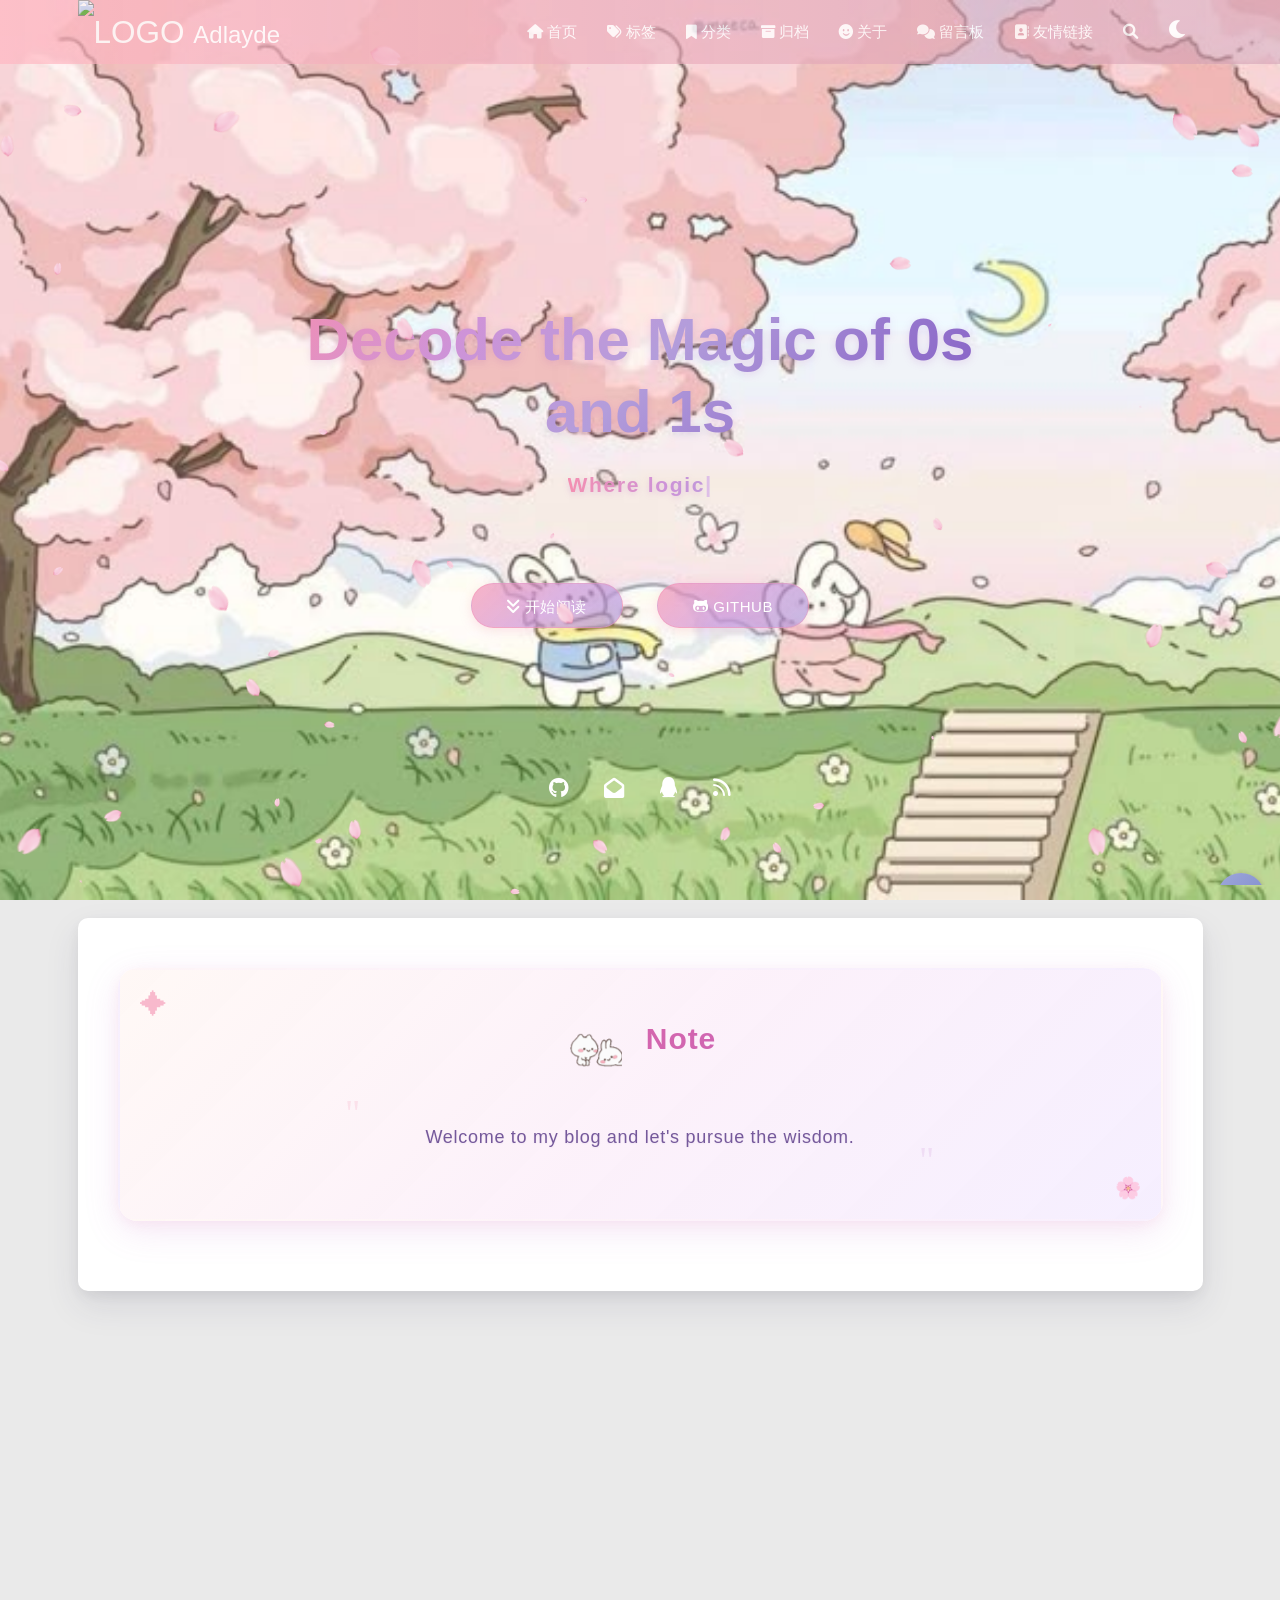
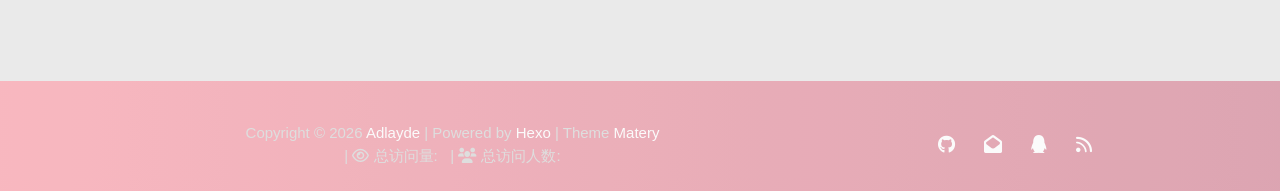
==== commit 5d8d0168: "Site updated: 2026-07-14 21:30:58" ====
--- a/index.html
+++ b/index.html
@@ -20,6 +20,15 @@
     <title>Adlayde</title>
     <link rel="icon" type="image/png" href="/favicon.png">
     
+    <style>
+        body{
+            background-image: url(/medias/background.jpg);
+            background-repeat:no-repeat;
+            background-size: 100% 100%;
+            background-attachment:fixed;
+        }
+    </style>
+
 
 
     <!-- index cover -->
@@ -394,9 +403,11 @@
                     var typed = new Typed("#subtitle", {
                         strings: [ 
                             
-                                "从来没有真正的绝境, 只有心灵的迷途",
-                            
-                                "Never really desperate, only the lost of the soul",
+                                "Where logic meets liberty",
+                            
+                                "A journey from bits to infinity",
+                            
+                                "Chasing the wind,writing the void",
                             
                         ],
                         startDelay: 300,
@@ -420,7 +431,8 @@
 </script>
 <script>
     
-      var bannerUrl = "/medias/featureimages/" + Math.floor(Math.random() * 24) + '.jpg';
+      // 每天切换 banner 图.  Switch banner image every day.
+      var bannerUrl = "/medias/banner/" + new Date().getDay() + '.jpg';
     
     $('.bg-cover.about-cover').css('background-image', 'url(' + bannerUrl + ')');
 
@@ -549,19 +561,32 @@
             <div class="card">
                 <div class="card-content">
                     
-                        <div class="dream">
-    
+                        <!-- My Dream 公告卡片 - 使用 GIF 动画替代图标（安全版）-->
+<div class="dream">
     <div class="title center-align">
-        <i class="far fa-lightbulb"></i>&nbsp;&nbsp;my dream
+        <!-- 🎀 用 animation1.gif 替代灯泡图标 -->
+        <img src="/medias/animation1.gif" 
+             alt="dream" 
+             width="58px" 
+             height="58px"
+             style="
+                 vertical-align: middle;
+                 margin-right: 12px;
+                 display: inline-block;
+             ">
+        
+        Note
     </div>
     
-    <div class="row">
-        <div class="col l8 offset-l2 m10 offset-m1 s10 offset-s1 center-align text">
-            Follow the wind and return to freedom.
-        </div>
-    </div>
+    
+        
+            <!-- 如果 dream.text 是字符串，直接显示 -->
+            <div class="text">
+                Welcome to my blog and let's pursue the wisdom.
+            </div>
+        
+    
 </div>
-
                     
 
                     
@@ -951,16 +976,17 @@
     
     
     
-
-    <!-- 雪花特效 -->
-     
+        
         <script type="text/javascript">
             // 只在桌面版网页启用特效
             var windowWidth = $(window).width();
             if (windowWidth > 768) {
-                document.write('<script type="text/javascript" src="/libs/others/snow.js"><\/script>');
+                document.write('<script type="text/javascript" src="/libs/others/sakura.js"><\/script>');
             }
         </script>
+    
+
+    <!-- 雪花特效 -->
     
 
     <!-- 鼠标星星特效 -->
@@ -1008,11 +1034,36 @@
     
 
     
-
-    
     <script src="/libs/instantpage/instantpage.js" type="module"></script>
     
 
+    <!-- ========== live2d 看板娘 ========== -->
+    <script src="https://cdn.jsdelivr.net/npm/live2d-widget@3.0.4/lib/L2Dwidget.min.js"></script>
+    <script>
+        L2Dwidget.init({
+            model: {
+                // 模型：tororo（白猫），换成其他模型只改下面这行
+                jsonPath: 'https://cdn.jsdelivr.net/npm/live2d-widget-model-tororo@1.0.5/assets/tororo.model.json',
+                scale: 1
+            },
+            display: {
+                position: 'left',   // 位置：right=右下角 / left=左下角
+                width: 120,          // 宽度
+                height: 270,         // 高度
+                hOffset: 0,          // 水平偏移
+                vOffset: -150         // 垂直偏移
+            },
+            mobile: {
+                show: true,          // 手机端是否显示
+                scale: 0.5           // 手机端缩放
+            },
+            react: {
+                opacityDefault: 1, // 默认透明度
+                opacityOnHover: 0.2  // 鼠标悬停时透明度
+            }
+        });
+    </script>
+
 </body>
 
 </html>
--- a/css/my.css
+++ b/css/my.css
@@ -0,0 +1,956 @@
+/* ==============================================
+   Soft Indigo Theme Override for hexo-theme-matery
+   Place at: themes/hexo-theme-matery/source/css/my.css
+   ============================================== */
+
+/* ===== Light Mode - Softer Indigo ===== */
+
+/* Blockquote */
+blockquote {
+    border-left: 5px solid #7986CB !important;
+    background-color: rgba(121, 134, 203, 0.06) !important;
+}
+
+/* Navigation / Banner gradient */
+.bg-color {
+    background-image: linear-gradient(to right, rgba(255, 182, 193, 0.85) 0%, rgba(210, 160, 180, 0.75) 100%) !important;
+    opacity: 0.8;
+}
+
+/* Banner text */
+.text-color {
+    color: #fff !important;
+}
+
+/* Progress bar */
+.progress-bar {
+    background: linear-gradient(to right, #f8c4cf 0%, #e8a0b0 100%) !important;
+}
+
+/* Article list links */
+article a:hover {
+    color: #7986CB !important;
+}
+
+/* Tags chip */
+#artDetail .tag_share .article-tag .chip {
+    color: #7986CB !important;
+}
+#artDetail .tag_share .article-tag .chip:hover {
+    background: #5C6BC0 !important;
+    color: #fff !important;
+}
+
+/* Category / Post info */
+#artDetail .post-cate,
+#artDetail .post-cate a {
+    color: #7986CB !important;
+}
+#artDetail .post-info .post-category:hover {
+    color: #7986CB !important;
+}
+
+/* Reprint links */
+#artDetail .reprint a {
+    color: #7986CB !important;
+}
+
+/* Article content links */
+#articleContent a {
+    color: #7986CB !important;
+}
+#articleContent a:hover {
+    color: #5C6BC0 !important;
+}
+
+/* Tags page chip hover */
+.chip-container .chip:hover {
+    background: linear-gradient(to right, #9FA8DA 0%, #7986CB 100%) !important;
+    color: #fff !important;
+    border-color: transparent !important;
+}
+
+/* Timeline */
+#cd-timeline::before {
+    background: #9FA8DA !important;
+}
+
+/* Sidebar statistics */
+.post-statis .statis .count a {
+    color: #7986CB !important;
+}
+
+/* About page social links */
+#aboutme .social-link a {
+    border: 1px solid #9FA8DA !important;
+    background: radial-gradient(#E8EAF6, #7986CB) !important;
+}
+
+/* Skills chip hover */
+.other-skills .chip:hover {
+    background: linear-gradient(to right, #9FA8DA 0%, #7986CB 100%) !important;
+    border: 1px solid #9FA8DA !important;
+    color: #fff !important;
+}
+
+/* Search results */
+.search-result-list .search-result-title {
+    color: #7986CB !important;
+}
+
+/* TOC */
+#toc-content .toc-link:hover {
+    color: #7986CB !important;
+}
+#toc-content .is-active-link {
+    color: #7986CB !important;
+    border-left-color: #7986CB !important;
+}
+#toc-content .toc-link.active {
+    color: #7986CB !important;
+}
+
+/* Comment links (Gitment/Gitalk/Waline/Valine/Twikoo) */
+.gitment-markdown a,
+.markdown-body a {
+    color: #7986CB !important;
+}
+.gitment-markdown blockquote,
+.markdown-body blockquote {
+    border-left: 5px solid #7986CB !important;
+    background-color: rgba(121, 134, 203, 0.06) !important;
+}
+
+#gitalk-container .gt-no-init a,
+#gitalk-container .gt-container .gt-link,
+#gitalk-container .gt-container .gt-header-controls-tip,
+#gitalk-container a,
+#gitalk-container .gt-comment-username {
+    color: #7986CB !important;
+}
+#gitalk-container .gt-container .gt-svg svg {
+    fill: #7986CB !important;
+}
+
+#vcomments a,
+#waline a,
+#tcomments a {
+    color: #7986CB !important;
+}
+#vcomments blockquote,
+#waline blockquote,
+#tcomments blockquote {
+    border-left: 5px solid #7986CB !important;
+    background-color: rgba(121, 134, 203, 0.06) !important;
+}
+
+/* GitHub corner */
+.github-corner svg {
+    color: #7986CB !important;
+}
+
+/* Fork me */
+.github-link a {
+    background-color: #7986CB !important;
+}
+
+/* Nav hover */
+.nav-menu .nav-item a:hover,
+.nav-menu .nav-item a.active {
+    color: #7986CB !important;
+}
+
+/* Mobile nav */
+#mobile-nav li a:hover {
+    color: #7986CB !important;
+}
+
+/* Share buttons */
+.social-share a:hover {
+    color: #7986CB !important;
+}
+
+/* Pagination */
+.pagination li.active a,
+.pagination li a:hover {
+    background-color: #7986CB !important;
+}
+
+/* Music player */
+.aplayer {
+    color: #7986CB !important;
+}
+
+/* Post calendar */
+#post-calendar .cal-head {
+    background: linear-gradient(to right, #9FA8DA, #7986CB) !important;
+}
+#post-calendar .cal-today {
+    background: #5C6BC0 !important;
+    color: #fff !important;
+}
+
+/* Categories page */
+.categories-card .card-content .category-item:hover {
+    color: #7986CB !important;
+}
+
+/* Tag cloud */
+#tag-cloud .tag-cloud-title {
+    color: #7986CB !important;
+}
+
+/* Archive year */
+.archive-year {
+    color: #7986CB !important;
+}
+
+/* General links */
+a:hover {
+    color: #7986CB !important;
+}
+
+/* Copyright & reward */
+.copyright-info a:hover {
+    color: #7986CB !important;
+}
+
+/* Back to top */
+.top-scroll .btn-floating {
+    background: linear-gradient(to bottom right, #9FA8DA 0%, #7986CB 100%) !important;
+}
+
+/* Friends card hover */
+.friends-container .friend-card:hover {
+    transform: translateY(-4px);
+    box-shadow: 0 8px 24px rgba(121, 134, 203, 0.12) !important;
+}
+
+/* Contact page */
+#contact .chip:hover {
+    background: linear-gradient(to right, #9FA8DA 0%, #7986CB 100%) !important;
+    color: #fff !important;
+}
+
+
+/* ===== Dark Mode - Subtle Indigo ===== */
+
+/* Dark body */
+body.DarkMode {
+    background-color: #1a1520 !important;
+}
+
+/* Dark blockquote */
+body.DarkMode blockquote {
+    border-left: 5px solid rgba(121, 134, 203, 0.35) !important;
+    background-color: rgba(121, 134, 203, 0.04) !important;
+}
+
+/* Dark nav/banner - translucent overlay */
+body.DarkMode .bg-color {
+    background-image: linear-gradient(to right, rgba(255, 182, 193, 0.2) 0%, rgba(200, 160, 180, 0.18) 100%) !important;
+    background-color: #1a1520 !important;
+}
+
+/* Dark progress bar */
+body.DarkMode .progress-bar {
+    background: linear-gradient(to right, rgba(159, 168, 218, 0.35) 0%, rgba(121, 134, 203, 0.3) 100%) !important;
+}
+
+/* Dark links */
+body.DarkMode a:hover {
+    color: #7986CB !important;
+}
+body.DarkMode article a:hover {
+    color: #7986CB !important;
+}
+body.DarkMode #articleContent a {
+    color: #7986CB !important;
+}
+body.DarkMode #articleContent a:hover {
+    color: #9FA8DA !important;
+}
+
+/* Dark TOC */
+body.DarkMode #toc-content .toc-link:hover {
+    color: #7986CB !important;
+}
+body.DarkMode #toc-content .is-active-link {
+    color: #7986CB !important;
+    border-left-color: #7986CB !important;
+}
+
+/* Dark chips/tags */
+body.DarkMode .chip-container .chip:hover {
+    background: linear-gradient(to right, rgba(159, 168, 218, 0.2) 0%, rgba(121, 134, 203, 0.18) 100%) !important;
+    color: #9FA8DA !important;
+    border-color: rgba(121, 134, 203, 0.2) !important;
+}
+body.DarkMode #artDetail .tag_share .article-tag .chip {
+    color: #7986CB !important;
+}
+body.DarkMode #artDetail .tag_share .article-tag .chip:hover {
+    background: rgba(121, 134, 203, 0.15) !important;
+    color: #9FA8DA !important;
+}
+
+/* Dark category */
+body.DarkMode #artDetail .post-cate,
+body.DarkMode #artDetail .post-cate a {
+    color: #7986CB !important;
+}
+
+/* Dark search */
+body.DarkMode .search-result-list .search-result-title {
+    color: #7986CB !important;
+}
+
+/* Dark timeline */
+body.DarkMode #cd-timeline::before {
+    background: rgba(159, 168, 218, 0.25) !important;
+}
+
+/* Dark sidebar */
+body.DarkMode .post-statis .statis .count a {
+    color: #7986CB !important;
+}
+
+/* Dark about */
+body.DarkMode #aboutme .social-link a {
+    border: 1px solid rgba(121, 134, 203, 0.2) !important;
+    background: radial-gradient(rgba(159, 168, 218, 0.12), rgba(121, 134, 203, 0.1)) !important;
+}
+
+/* Dark skills */
+body.DarkMode .other-skills .chip:hover {
+    background: linear-gradient(to right, rgba(159, 168, 218, 0.2) 0%, rgba(121, 134, 203, 0.18) 100%) !important;
+    border: 1px solid rgba(121, 134, 203, 0.2) !important;
+}
+
+/* Dark comments */
+body.DarkMode .gitment-markdown a,
+body.DarkMode .markdown-body a {
+    color: #7986CB !important;
+}
+body.DarkMode .gitment-markdown blockquote,
+body.DarkMode .markdown-body blockquote {
+    border-left: 5px solid rgba(121, 134, 203, 0.3) !important;
+    background-color: rgba(121, 134, 203, 0.03) !important;
+}
+
+body.DarkMode #gitalk-container .gt-no-init a,
+body.DarkMode #gitalk-container .gt-container .gt-link,
+body.DarkMode #gitalk-container .gt-container .gt-header-controls-tip,
+body.DarkMode #gitalk-container a {
+    color: #7986CB !important;
+}
+body.DarkMode #gitalk-container .gt-container .gt-svg svg {
+    fill: #7986CB !important;
+}
+
+body.DarkMode #vcomments a,
+body.DarkMode #vcomments blockquote,
+body.DarkMode #waline a,
+body.DarkMode #waline blockquote,
+body.DarkMode #tcomments a,
+body.DarkMode #tcomments blockquote {
+    color: #7986CB !important;
+    border-left-color: rgba(121, 134, 203, 0.3) !important;
+    background-color: rgba(121, 134, 203, 0.03) !important;
+}
+
+/* Dark music player */
+body.DarkMode .aplayer {
+    color: #7986CB !important;
+}
+body.DarkMode .aplayer .aplayer-list ol li:hover {
+    color: #7986CB !important;
+}
+
+/* Dark nav */
+body.DarkMode .nav-menu .nav-item a:hover {
+    color: #7986CB !important;
+}
+
+/* Dark back to top */
+body.DarkMode .top-scroll .btn-floating {
+    background: linear-gradient(to bottom right, rgba(159, 168, 218, 0.35) 0%, rgba(121, 134, 203, 0.3) 100%) !important;
+}
+
+/* Dark copyright */
+body.DarkMode .copyright-info a:hover {
+    color: #7986CB !important;
+}
+
+/* Dark pagination */
+body.DarkMode .pagination li.active a,
+body.DarkMode .pagination li a:hover {
+    background-color: rgba(121, 134, 203, 0.2) !important;
+    color: #9FA8DA !important;
+}
+
+/* Dark post calendar */
+body.DarkMode #post-calendar .cal-head {
+    background: linear-gradient(to right, rgba(159, 168, 218, 0.3), rgba(121, 134, 203, 0.25)) !important;
+}
+body.DarkMode #post-calendar .cal-today {
+    background: rgba(92, 107, 192, 0.25) !important;
+    color: #9FA8DA !important;
+}
+
+/* Dark GitHub corner */
+body.DarkMode .github-corner svg {
+    color: #7986CB !important;
+}
+
+/* Dark archive year */
+body.DarkMode .archive-year {
+    color: #7986CB !important;
+}
+
+/* Dark categories */
+body.DarkMode .categories-card .card-content .category-item:hover {
+    color: #7986CB !important;
+}
+
+/* Dark contact */
+body.DarkMode #contact .chip:hover {
+    background: linear-gradient(to right, rgba(159, 168, 218, 0.2) 0%, rgba(121, 134, 203, 0.18) 100%) !important;
+    color: #9FA8DA !important;
+}
+
+/* Dark friends hover */
+body.DarkMode .friends-container .friend-card:hover {
+    box-shadow: 0 8px 24px rgba(121, 134, 203, 0.06) !important;
+}
+
+/* Dark reprint */
+body.DarkMode #artDetail .reprint a {
+    color: #7986CB !important;
+}
+
+/* Dark banner text */
+body.DarkMode .text-color {
+    color: #fff !important;
+}
+
+/* Dark share */
+body.DarkMode .social-share a:hover {
+    color: #7986CB !important;
+}
+
+
+/* ============================================== 
+   Banner 文字渐变色 & 按钮主题色
+   ============================================== */
+
+/* ===== 主标题 - 粉紫渐变（适配浅色背景）===== */
+.bg-cover .title {
+    font-size: 4rem;
+    line-height: 1.2em;
+    margin-bottom: 20px;
+    position: relative;
+    background: linear-gradient(135deg, #F48FB1 0%, #CE93D8 25%, #B39DDB 50%, #9575CD 75%, #7E57C2 100%);
+    -webkit-background-clip: text;
+    background-clip: text;
+    -webkit-text-fill-color: transparent;
+    font-weight: 700;
+    filter: drop-shadow(0 2px 4px rgba(156, 39, 176, 0.15));
+}
+
+/* ===== 副标题/描述 - 淡粉紫色渐变 ===== */
+.bg-cover .description {
+    font-weight: 400;
+    font-size: 1.3rem;
+    line-height: 1.5em;
+    background: linear-gradient(90deg, #F8BBD9 0%, #E1BEE7 50%, #D1C4E9 100%);
+    -webkit-background-clip: text;
+    background-clip: text;
+    -webkit-text-fill-color: transparent;
+    letter-spacing: 0.05em;
+}
+
+
+/* ============================================== 
+   按钮样式 - 粉色主题（开始阅读/Github）
+   ============================================== */
+
+/* 首页按钮容器 */
+.index-btn {
+    margin-top: 30px;
+}
+
+/* 按钮基础样式 - 粉色半透明渐变 */
+.index-btn .btn,
+.index-btn a {
+    display: inline-block;
+    padding: 10px 30px;
+    margin: 0 10px;
+    font-size: 1rem;
+    font-weight: 500;
+    letter-spacing: 0.5px;
+    text-transform: uppercase;
+    color: #fff !important;
+    background: linear-gradient(135deg, rgba(244, 143, 177, 0.88) 0%, rgba(186, 104, 200, 0.88) 100%) !important;
+    border: 2px solid transparent !important;
+    border-radius: 30px;
+    cursor: pointer;
+    transition: all 0.3s ease;
+    box-shadow: 0 4px 15px rgba(244, 143, 177, 0.35);
+    text-decoration: none !important;
+    position: relative;
+    overflow: hidden;
+}
+
+/* 按钮悬停效果 - 加深粉色，不显示红色 */
+.index-btn .btn:hover,
+.index-btn a:hover {
+    transform: translateY(-3px);
+    background: linear-gradient(135deg, rgba(233, 30, 99, 0.95) 0%, rgba(156, 39, 176, 0.95) 100%) !important;
+    box-shadow: 0 8px 25px rgba(233, 30, 99, 0.45) !important;
+    color: #fff !important;  /* 强制白色文字 */
+    border-color: rgba(233, 30, 99, 0.5) !important;
+    text-decoration: none !important;
+}
+
+/* 按钮点击效果 */
+.index-btn .btn:active,
+.index-btn a:active {
+    transform: translateY(-1px);
+    box-shadow: 0 4px 15px rgba(233, 30, 99, 0.5) !important;
+}
+
+/* 按钮图标颜色 */
+.index-btn .btn i,
+.index-btn a i {
+    color: #fff !important;
+    margin-right: 8px;
+}
+
+.index-btn .btn:hover i,
+.index-btn a:hover i {
+    color: #fff !important;
+}
+
+
+/* 移除滤镜效果 */
+.bg-cover:after {
+    animation: none !important;
+    background: transparent !important;
+    opacity: 0 !important;
+}
+
+/* ============================================== 
+   Banner 按钮粉色主题 - 柔和透明版
+   ============================================== */
+
+/* 按钮容器 */
+.cover-btns {
+    position: relative;
+    top: 8vh;
+    text-align: center;
+}
+
+/* ===== 默认状态 - 淡粉紫渐变（高透明）===== */
+.cover-btns a {
+    margin: 10px 15px !important;
+    padding: 0 35px !important;
+    height: 45px !important;
+    line-height: 45px !important;
+    font-size: 1rem !important;
+    
+    /* 文字颜色 */
+    color: #fff !important;
+    
+    /* 淡粉紫渐变背景 - 高透明度 (65-70%) */
+    background: linear-gradient(135deg, 
+        rgba(244, 143, 177, 0.68) 0%,      /* 浅粉 68%透明 */
+        rgba(206, 147, 216, 0.70) 50%,     /* 淡紫 70%透明 */
+        rgba(179, 157, 219, 0.72) 100%) !important;  /* 蓝紫 72%透明 */
+    
+    /* 细边框 */
+    border: 1.5px solid rgba(244, 143, 177, 0.4) !important;
+    border-radius: 30px !important;
+    
+    /* 柔和阴影 */
+    box-shadow: 0 3px 12px rgba(244, 143, 177, 0.25) !important;
+    
+    transition: all 0.35s ease !important;
+}
+
+/* ===== Hover 状态 - 稍深但仍保持柔和 ===== */
+.cover-btns a:hover {
+    color: #fff !important;
+    
+    /* 稍深的粉紫渐变 - 中等透明度 (78-82%) */
+    background: linear-gradient(135deg, 
+        rgba(240, 98, 146, 0.80) 0%,       /* 中粉 80%透明 */
+        rgba(186, 104, 200, 0.82) 50%,     /* 中紫 82%透明 */
+        rgba(149, 117, 205, 0.82) 100%) !important;  /* 蓝紫 82%透明 */
+    
+    border: 1.5px solid rgba(240, 98, 146, 0.55) !important;
+    
+    /* 柔和上浮阴影 */
+    box-shadow: 0 6px 20px rgba(240, 98, 146, 0.32) !important;
+    
+    transform: translateY(-2px) !important;  /* 轻微上浮 */
+}
+
+/* 点击状态 */
+.cover-btns a:active {
+    transform: translateY(-1px) !important;
+    box-shadow: 0 3px 12px rgba(240, 98, 146, 0.35) !important;
+}
+
+/* 图标颜色 */
+.cover-btns a i {
+    color: #fff !important;
+    padding-right: 5px;
+}
+
+/* ============================================== 
+   首页全局背景图片
+   ============================================== */
+
+/* 首页 body 背景 */
+body {
+    background-image: url('/medias/background.jpg') !important;
+    background-position: center center !important;
+    background-size: cover !important;
+    background-attachment: fixed !important;  /* 固定不滚动 */
+    background-repeat: no-repeat !important;
+}
+
+/* 设置透明度 - 在背景上叠加半透明白色 */
+body::before {
+    content: '';
+    position: fixed;
+    top: 0;
+    left: 0;
+    width: 100%;
+    height: 100%;
+    background-color: rgba(255, 255, 255, 0.5) !important;  /* 白色 75%透明度 */
+    z-index: -1;
+}
+
+/* ============================================== 
+   打字机效果文字样式 - 加粗 & 美化
+   ============================================== */
+
+/* ===== 打字机文字容器 ===== */
+#subtitle {
+    font-size: 1.4rem !important;           /* 字号稍大 */
+    font-weight: 700 !important;            /* ✅ 加粗 - 700是粗体 */
+    line-height: 1.6 !important;            /* 行高增加，更舒适 */
+    letter-spacing: 0.08em !important;      /* 字间距加宽 */
+    
+    /* 颜色：粉紫渐变（与标题呼应）*/
+    background: linear-gradient(90deg, 
+        #F48FB1 0%,      /* 浅粉 */
+        #CE93D8 35%,     /* 淡紫 */
+        #B39DDB 65%,     /* 蓝紫 */
+        #9575CD 100%     /* 深紫 */
+    );
+    background-size: 200% auto;
+    -webkit-background-clip: text;
+    background-clip: text;
+    -webkit-text-fill-color: transparent;
+    
+    /* 文字阴影增强可读性 */
+    filter: drop-shadow(0 2px 3px rgba(156, 39, 176, 0.18));
+    
+    animation: subtitleShine 5s ease-in-out infinite alternate;
+}
+
+/* 渐变色流动动画 */
+@keyframes subtitleShine {
+    from {
+        background-position: 0% center;
+    }
+    to {
+        background-position: 100% center;
+    }
+}
+
+/* ===== 打字光标样式 ===== */
+.typed-cursor {
+    font-size: 1.5rem !important;
+    font-weight: 700 !important;
+    
+    /* 光标颜色：深紫色 */
+    color: #7E57C2 !important;
+    
+    /* 光标闪烁动画 */
+    animation: cursorBlink 1s infinite;
+}
+
+@keyframes cursorBlink {
+    0%, 50% { opacity: 1; }
+    51%, 100% { opacity: 0; }
+}
+
+/* ============================================== 
+   My Dream 卡片 - 纯净版（GIF 替换灯泡）
+   ============================================== */
+
+/* ===== 1. Dream 容器 ===== */
+.dream {
+    position: relative !important;
+    margin-top: 30px !important;
+    margin-bottom: 50px !important;
+    padding: 40px 35px !important;
+    
+    background: linear-gradient(135deg, 
+        rgba(255, 248, 245, 0.95) 0%,
+        rgba(252, 240, 250, 0.92) 50%,
+        rgba(245, 238, 255, 0.95) 100%
+    ) !important;
+    
+    border-radius: 20px !important;
+    box-shadow: 
+        0 10px 35px rgba(186, 104, 200, 0.15),
+        0 4px 12px rgba(244, 143, 177, 0.1) !important;
+    
+    border: 2px solid transparent;
+    background-image: 
+        linear-gradient(rgba(255, 255, 255, 0.95), rgba(255, 255, 255, 0.95)),
+        linear-gradient(135deg, #F48FB1, #CE93D8, #B39DDB);
+    background-origin: border-box;
+    background-clip: content-box, border-box;
+    
+    display: block !important;
+    width: auto !important;
+    text-align: center !important;
+    overflow: visible !important;
+}
+
+/* 裁饰元素 */
+.dream::before {
+    content: '✦';
+    position: absolute;
+    top: 15px;
+    left: 20px;
+    font-size: 1.8rem;
+    color: #F48FB1;
+    opacity: 0.6;
+    animation: sparkle 3s ease-in-out infinite;
+    z-index: 2 !important;
+}
+
+.dream::after {
+    content: '🌸';
+    position: absolute;
+    bottom: 15px;
+    right: 20px;
+    font-size: 1.4rem;
+    opacity: 0.7;
+    animation: floatSakura 4s ease-in-out infinite alternate;
+    z-index: 2 !important;
+}
+
+@keyframes sparkle {
+    0%, 100% { transform: scale(1) rotate(0deg); opacity: 0.6; }
+    50% { transform: scale(1.2) rotate(180deg); opacity: 1; }
+}
+
+@keyframes floatSakura {
+    from { transform: translateY(0) rotate(0deg); }
+    to { transform: translateY(-8px) rotate(15deg); }
+}
+
+
+/* ===== 2. 标题样式 - GIF 版本（纯净无特效）===== */
+.dream .title {
+    display: flex !important;
+    align-items: center !important;
+    justify-content: center !important;
+    gap: 10px !important;           /* GIF 与文字间距 */
+    margin-bottom: 28px !important;
+    margin-left: auto !important;
+    margin-right: auto !important;
+    font-size: 2rem !important;
+    font-weight: 800 !important;
+    text-align: center !important;
+    
+    /* 文字渐变 */
+    background: linear-gradient(135deg, 
+        #F06292 0%,
+        #BA68C8 50%,
+        #9575CD 100%
+    );
+    background-size: 200% auto;
+    -webkit-background-clip: text;
+    background-clip: text;
+    -webkit-text-fill-color: transparent;
+    
+    animation: titleGradient 6s ease infinite;
+    letter-spacing: 0.03em;
+}
+
+
+/* ===== 3. GIF 图片样式 - 纯净展示（无任何特效）===== */
+.dream .title img {
+    /* 基础样式 */
+    vertical-align: middle !important;
+    display: inline-block !important;
+    
+    /* 尺寸控制 */
+    width: 58px !important;         /* 宽度 */
+    height: auto !important;        /* 高度自适应 */
+    max-width: none !important;
+    
+    /* 间距 */
+    margin: 0 !important;           /* 清除默认边距 */
+    margin-right: 14px !important;  /* 右侧间距 */
+    
+    /* 边框和圆角 */
+    border: none !important;        /* 无边框 */
+    border-radius: 0 !important;    /* 无圆角（保持原样）*/
+    
+    /* 阴影 - 无！*/
+    box-shadow: none !important;
+    
+    /* 背景透明 */
+    background-color: transparent !important;
+    
+    /* 过渡动画 - 无！*/
+    transition: none !important;
+    
+    /* 变换 - 无！*/
+    transform: none !important;
+    
+    /* 光标 */
+    cursor: default !important;     /* 默认光标，非手型 */
+    
+    /* 层级 */
+    position: relative !important;
+    z-index: 1 !important;
+    
+    /* 其他 */
+    opacity: 1 !important;
+    filter: none !important;
+    pointer-events: auto !important;
+}
+
+
+/* ===== 4. 描述文字 - 居中修正 ===== */
+.dream .text {
+    display: block !important;
+    position: relative !important;
+    float: none !important;
+    clear: both !important;
+    
+    text-align: center !important;
+    
+    width: auto !important;
+    max-width: 600px !important;
+    
+    margin-left: auto !important;
+    margin-right: auto !important;
+    margin-top: 0 !important;
+    margin-bottom: 0 !important;
+    
+    padding: 25px 30px !important;
+    
+    font-size: 1.2rem !important;
+    font-weight: 500 !important;
+    line-height: 1.85 !important;
+    letter-spacing: 0.04em !important;
+    
+    color: #6A4C93 !important;
+    opacity: 0.92 !important;
+    text-shadow: 0 1px 2px rgba(106, 76, 147, 0.08);
+    
+    box-sizing: border-box !important;
+    transform: none !important;
+    z-index: 1 !important;
+}
+
+/* 引号装饰 */
+.dream .text::before {
+    content: '"';
+    position: absolute !important;
+    left: 5px !important;
+    top: 5px !important;
+    font-size: 2.5rem !important;
+    color: #F48FB1 !important;
+    opacity: 0.2 !important;
+    font-family: Georgia, serif !important;
+    line-height: 0.7 !important;
+    z-index: 0 !important;
+    pointer-events: none !important;
+}
+
+.dream .text::after {
+    content: '"';
+    position: absolute !important;
+    right: 5px !important;
+    bottom: 5px !important;
+    font-size: 2.5rem !important;
+    color: #CE93D8 !important;
+    opacity: 0.2 !important;
+    font-family: Georgia, serif !important;
+    line-height: 0.7 !important;
+    z-index: 0 !important;
+    pointer-events: none !important;
+}
+
+
+/* ===== 5. 底部装饰线 ===== */
+.dream-text-decoration {
+    width: 70px;
+    height: 3px;
+    margin: 25px auto 0;
+    background: linear-gradient(to right, transparent, #F48FB1, #CE93D8, transparent);
+    border-radius: 2px;
+}
+
+
+/* ===== 6. Hover 效果（仅卡片本身）===== */
+.dream:hover {
+    transform: translateY(-5px) !important;
+    box-shadow: 
+        0 18px 45px rgba(186, 104, 200, 0.22),
+        0 8px 20px rgba(244, 143, 177, 0.15) !important;
+    transition: all 0.4s cubic-bezier(0.175, 0.885, 0.32, 1.275) !important;
+}
+
+.dream:hover .text {
+    color: #5E35B1 !important;
+    transition: color 0.3s ease;
+}
+
+
+/* ===== 7. 移动端适配 ===== */
+@media (max-width: 768px) {
+    .dream {
+        padding: 30px 20px !important;
+        margin: 20px 8px !important;
+        border-radius: 16px !important;
+    }
+    
+    .dream .title {
+        font-size: 1.65rem !important;
+        gap: 8px !important;
+        flex-wrap: wrap !important;
+    }
+    
+    .dream .title img {
+        width: 32px !important;      /* 移动端稍小 */
+        margin-right: 8px !important;
+    }
+    
+    .dream .text {
+        font-size: 1.05rem !important;
+        line-height: 1.75 !important;
+        padding: 20px 25px !important;
+        max-width: 100% !important;
+    }
+    
+    .dream .text::before,
+    .dream .text::after {
+        font-size: 2rem !important;
+        left: 3px !important;
+        right: 3px !important;
+    }
+}
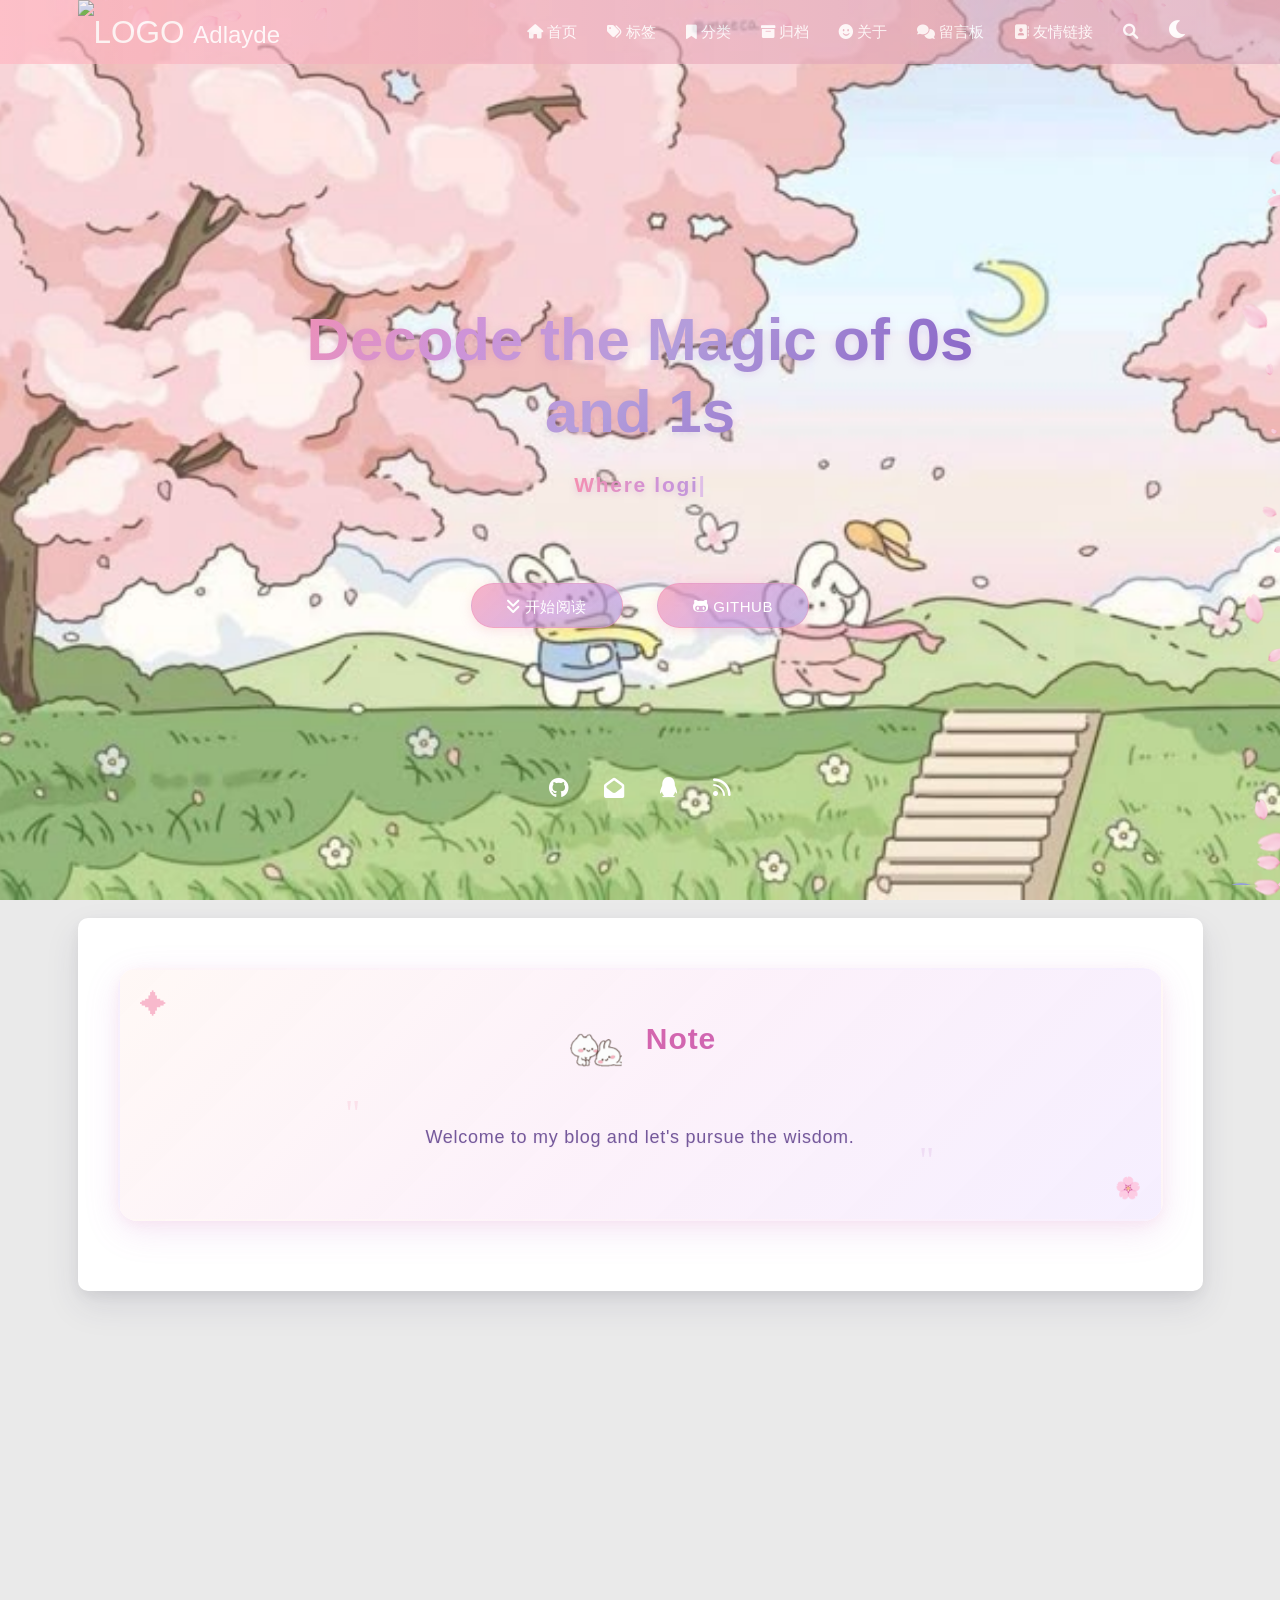
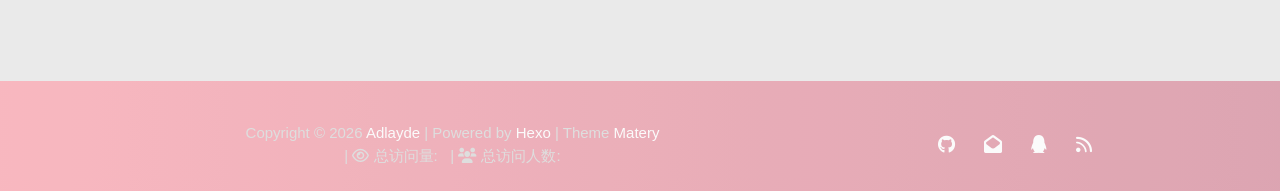
==== commit 215578bb: "Site updated: 2026-07-14 21:38:24" ====
--- a/index.html
+++ b/index.html
@@ -1055,7 +1055,7 @@
             },
             mobile: {
                 show: true,          // 手机端是否显示
-                scale: 0.5           // 手机端缩放
+                scale: 0.3           // 手机端缩放
             },
             react: {
                 opacityDefault: 1, // 默认透明度
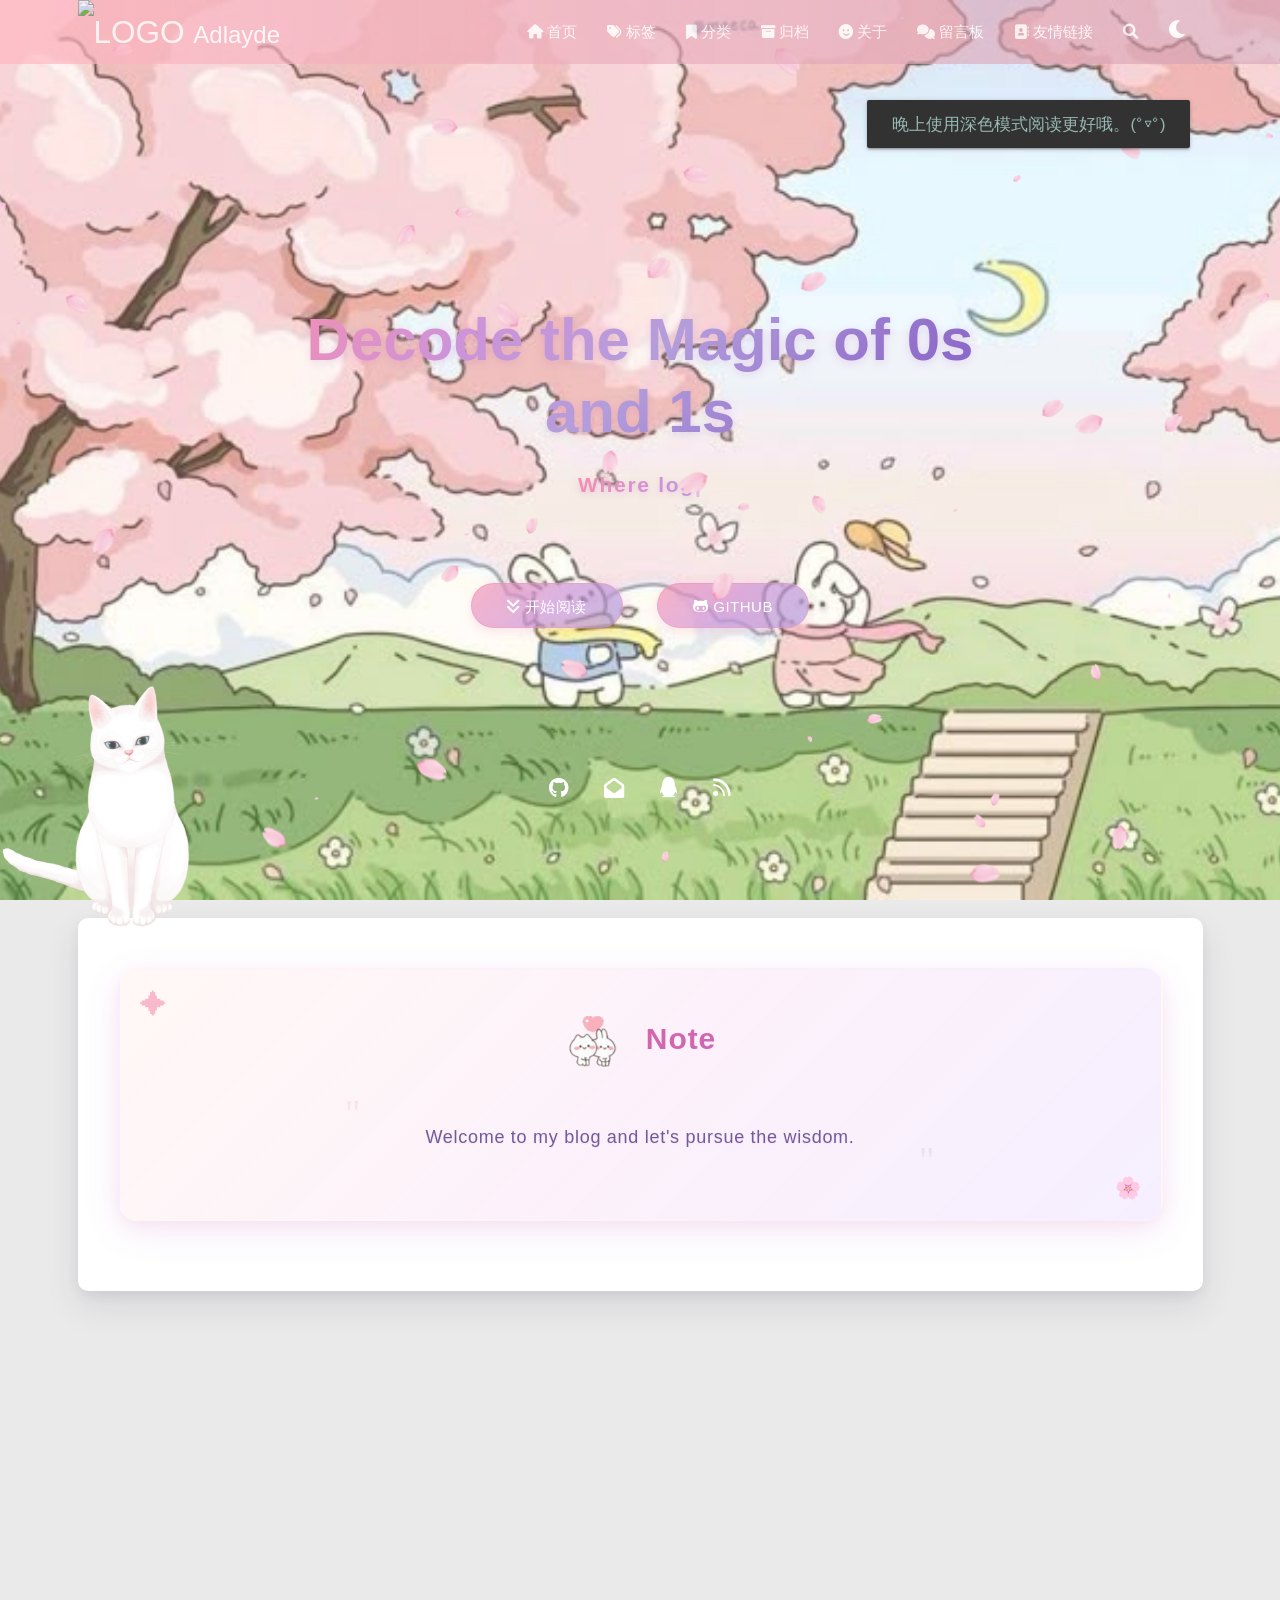
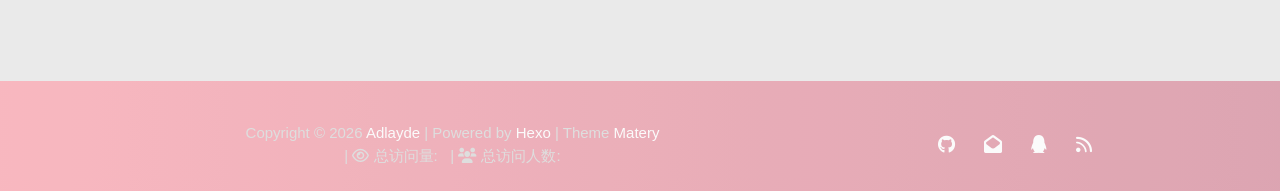
==== commit 98e4d673: "Site updated: 2026-07-15 15:01:54" ====
--- a/index.html
+++ b/index.html
@@ -976,9 +976,7 @@
     
     
     
-        
         <script type="text/javascript">
-            // 只在桌面版网页启用特效
             var windowWidth = $(window).width();
             if (windowWidth > 768) {
                 document.write('<script type="text/javascript" src="/libs/others/sakura.js"><\/script>');
@@ -1030,40 +1028,15 @@
     <!--腾讯兔小巢-->
     
     
+    
 
     
 
     
     <script src="/libs/instantpage/instantpage.js" type="module"></script>
     
-
-    <!-- ========== live2d 看板娘 ========== -->
-    <script src="https://cdn.jsdelivr.net/npm/live2d-widget@3.0.4/lib/L2Dwidget.min.js"></script>
-    <script>
-        L2Dwidget.init({
-            model: {
-                // 模型：tororo（白猫），换成其他模型只改下面这行
-                jsonPath: 'https://cdn.jsdelivr.net/npm/live2d-widget-model-tororo@1.0.5/assets/tororo.model.json',
-                scale: 1
-            },
-            display: {
-                position: 'left',   // 位置：right=右下角 / left=左下角
-                width: 120,          // 宽度
-                height: 270,         // 高度
-                hOffset: 0,          // 水平偏移
-                vOffset: -150         // 垂直偏移
-            },
-            mobile: {
-                show: true,          // 手机端是否显示
-                scale: 0.3           // 手机端缩放
-            },
-            react: {
-                opacityDefault: 1, // 默认透明度
-                opacityOnHover: 0.2  // 鼠标悬停时透明度
-            }
-        });
-    </script>
-
-</body>
-
-</html>
+    
+        
+
+<script src="/live2dw/lib/L2Dwidget.min.js?094cbace49a39548bed64abff5988b05"></script><script>L2Dwidget.init({"pluginModelPath":"assets/","model":{"jsonPath":"/live2dw/assets/tororo.model.json"},"display":{"position":"left","width":265,"height":500,"hOffset":0,"vOffset":-150},"mobile":{"show":true},"rect":"opacity:1","log":false,"pluginJsPath":"lib/","pluginRootPath":"live2dw/","tagMode":false});</script></body>
+</html>
--- a/css/my.css
+++ b/css/my.css
@@ -953,4 +953,7 @@
         left: 3px !important;
         right: 3px !important;
     }
-}+}
+
+
+
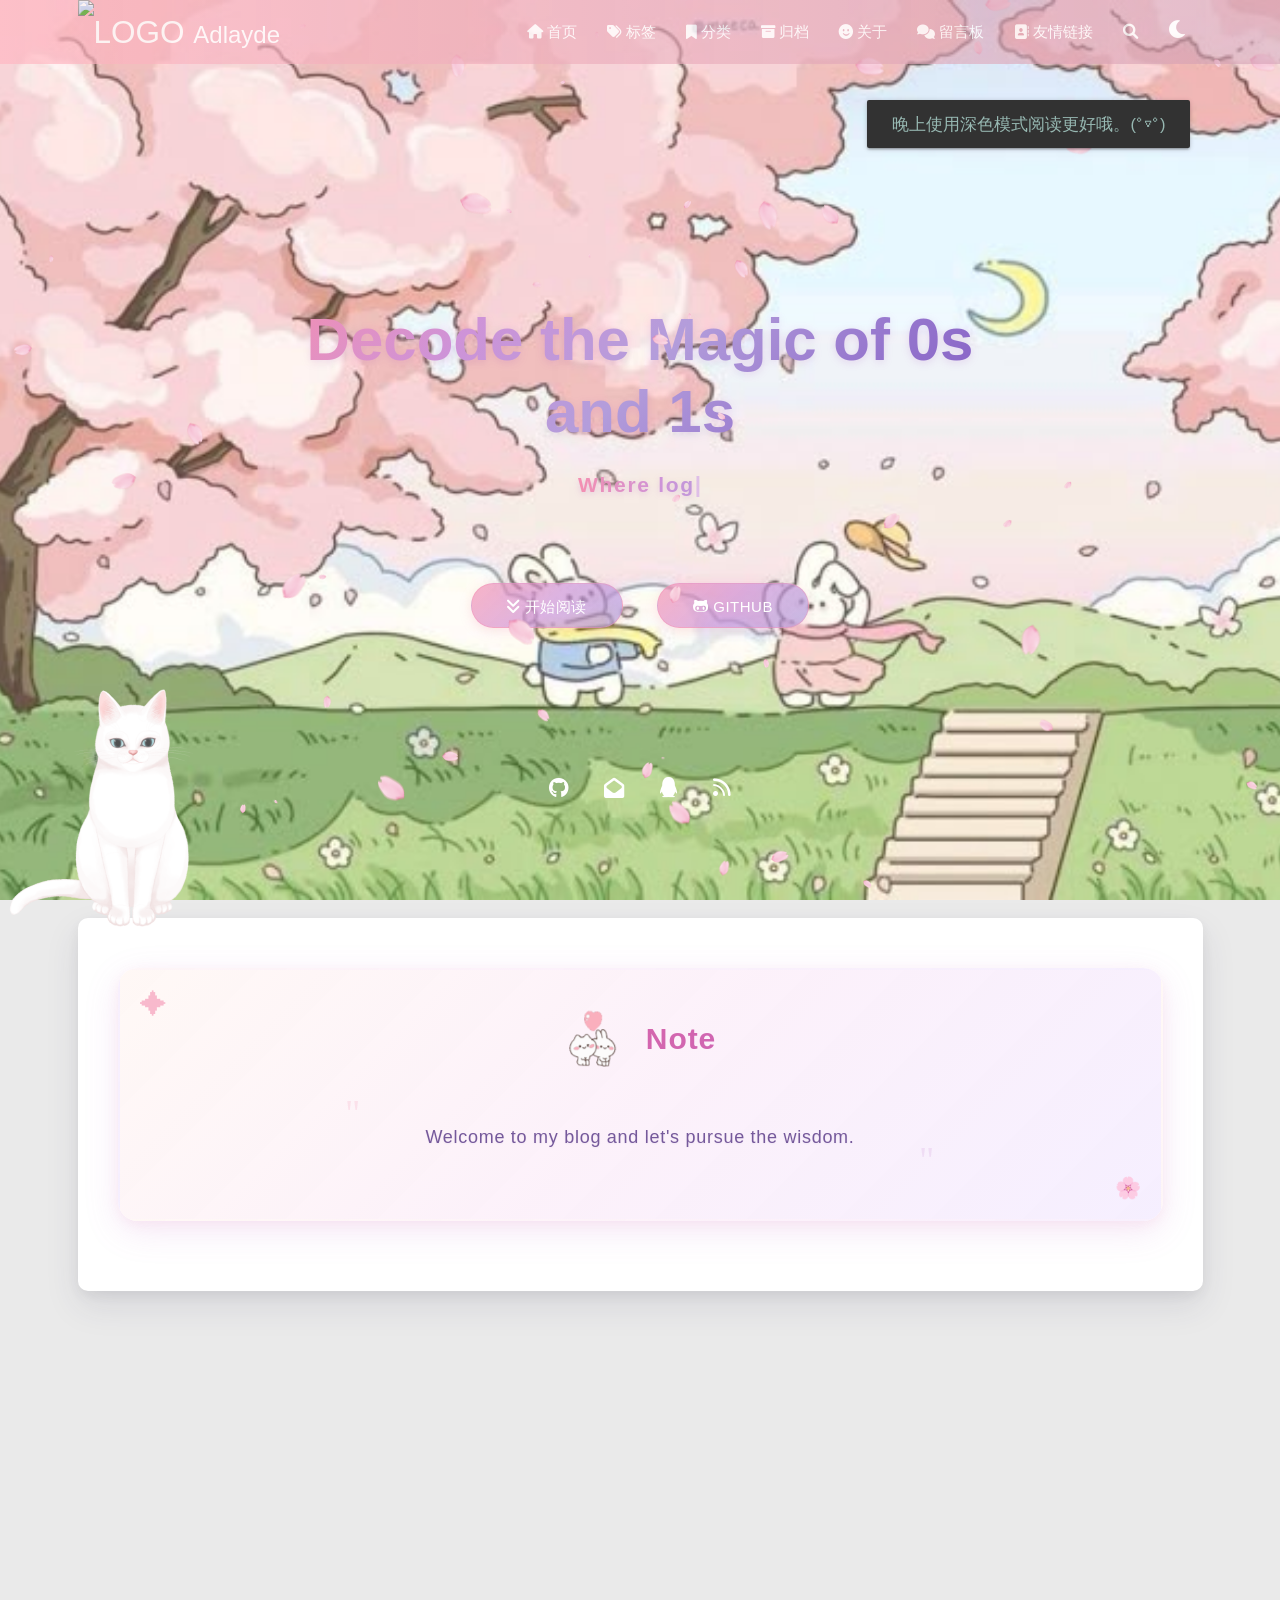
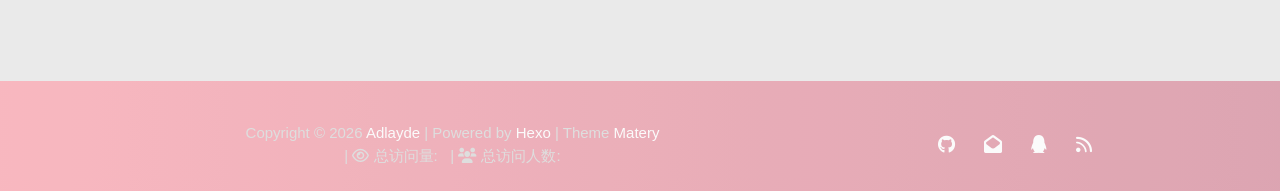
==== commit 62b78e88: "Site updated: 2026-07-15 16:09:18" ====
--- a/index.html
+++ b/index.html
@@ -1038,5 +1038,5 @@
     
         
 
-<script src="/live2dw/lib/L2Dwidget.min.js?094cbace49a39548bed64abff5988b05"></script><script>L2Dwidget.init({"pluginModelPath":"assets/","model":{"jsonPath":"/live2dw/assets/tororo.model.json"},"display":{"position":"left","width":265,"height":500,"hOffset":0,"vOffset":-150},"mobile":{"show":true},"rect":"opacity:1","log":false,"pluginJsPath":"lib/","pluginRootPath":"live2dw/","tagMode":false});</script></body>
+<script src="/live2dw/lib/L2Dwidget.min.js?094cbace49a39548bed64abff5988b05"></script><script>L2Dwidget.init({"pluginModelPath":"assets/","model":{"jsonPath":"/live2dw/assets/tororo.model.json"},"display":{"position":"left","width":265,"height":500,"hOffset":0,"vOffset":-150},"mobile":{"show":false},"react":"opacity:1","log":false,"pluginJsPath":"lib/","pluginRootPath":"live2dw/","tagMode":false});</script></body>
 </html>
--- a/css/my.css
+++ b/css/my.css
@@ -955,5 +955,11 @@
     }
 }
 
-
-
+/* 手机端强制隐藏 Live2D 看板娘 */
+@media screen and (max-width: 768px) {
+    #live2d-widget {
+        display: none !important;
+    }
+}
+
+
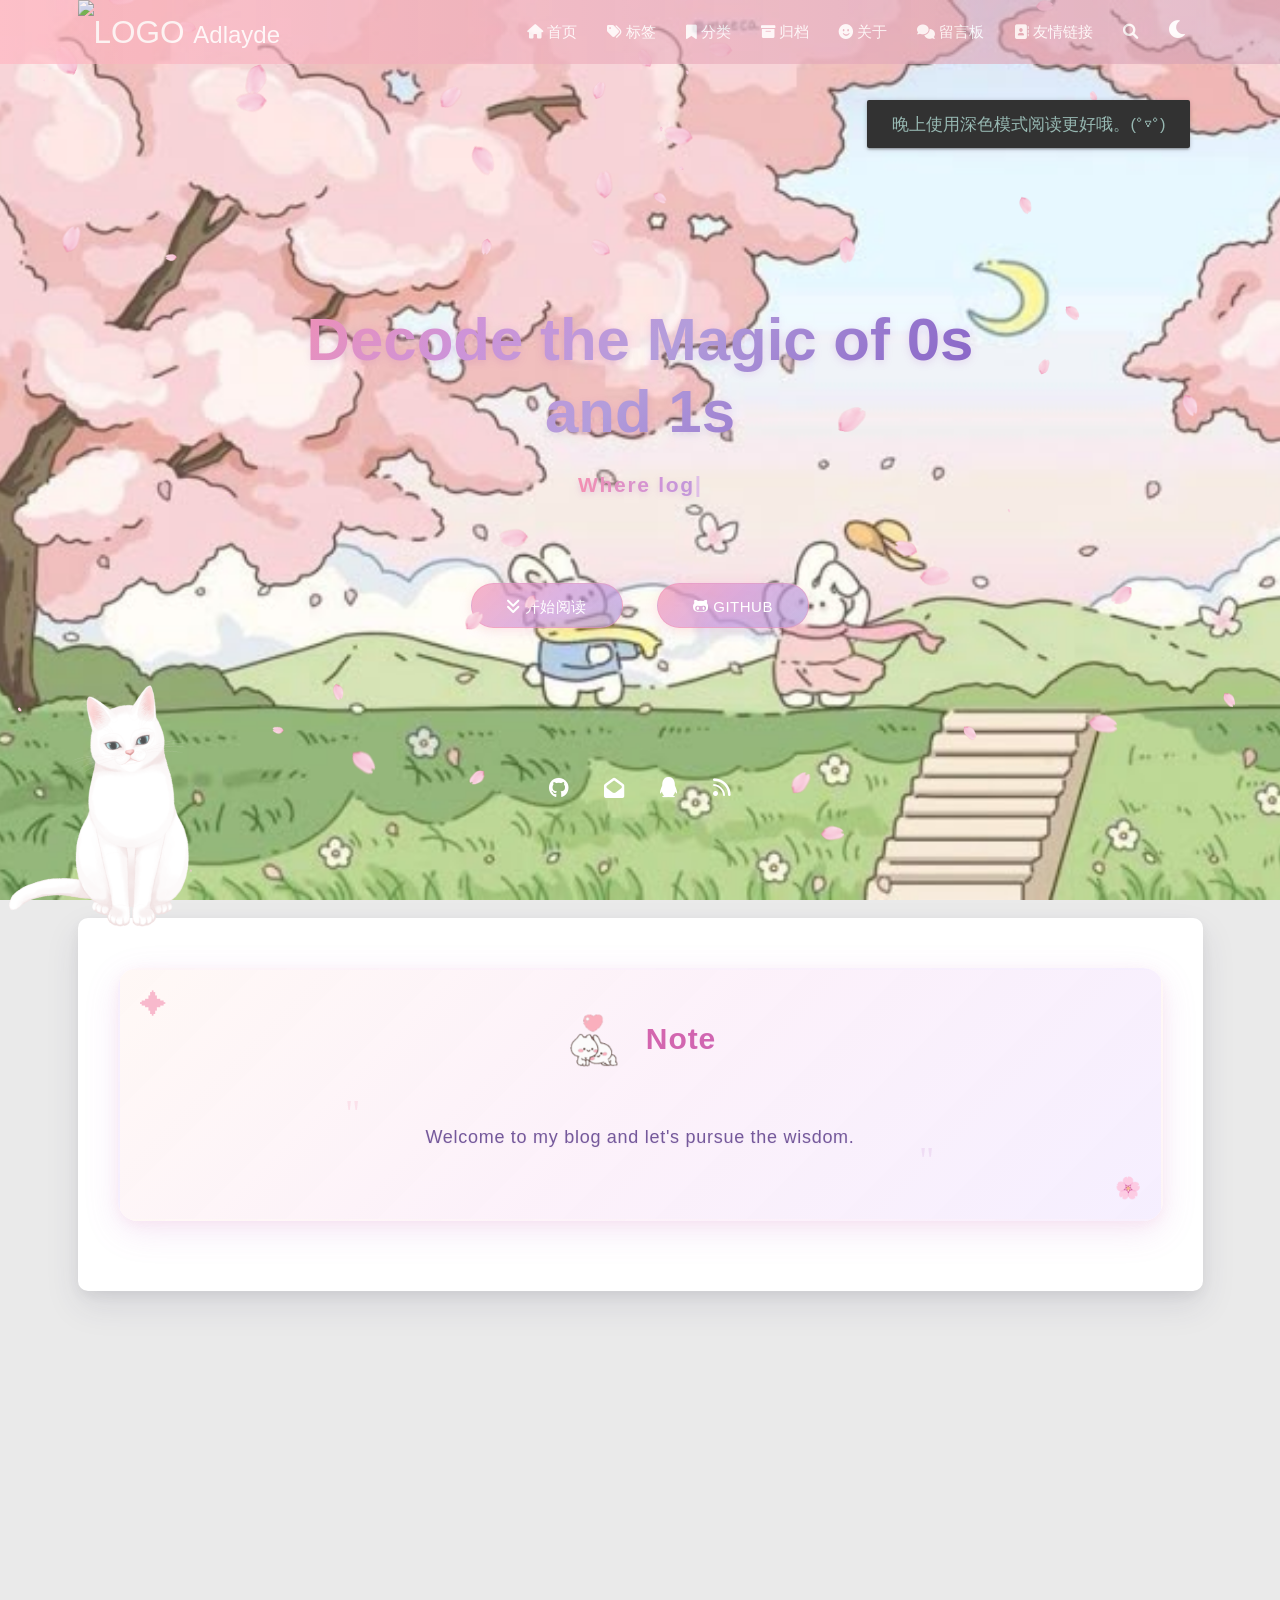
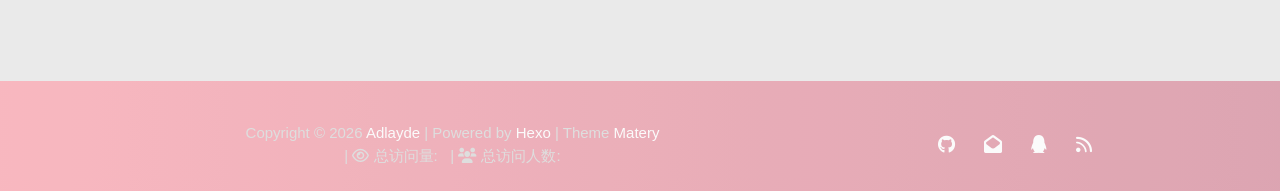
==== commit c7e84993: "Site updated: 2026-07-15 16:21:01" ====
--- a/index.html
+++ b/index.html
@@ -1038,5 +1038,5 @@
     
         
 
-<script src="/live2dw/lib/L2Dwidget.min.js?094cbace49a39548bed64abff5988b05"></script><script>L2Dwidget.init({"pluginModelPath":"assets/","model":{"jsonPath":"/live2dw/assets/tororo.model.json"},"display":{"position":"left","width":265,"height":500,"hOffset":0,"vOffset":-150},"mobile":{"show":false},"react":"opacity:1","log":false,"pluginJsPath":"lib/","pluginRootPath":"live2dw/","tagMode":false});</script></body>
+<script src="/live2dw/lib/L2Dwidget.min.js?094cbace49a39548bed64abff5988b05"></script><script>L2Dwidget.init({"pluginModelPath":"assets/","model":{"jsonPath":"/live2dw/assets/tororo.model.json"},"display":{"position":"left","width":265,"height":500,"hOffset":0,"vOffset":-150},"mobile":{"show":false},"react":{"opacity":1},"log":false,"pluginJsPath":"lib/","pluginRootPath":"live2dw/","tagMode":false});</script></body>
 </html>
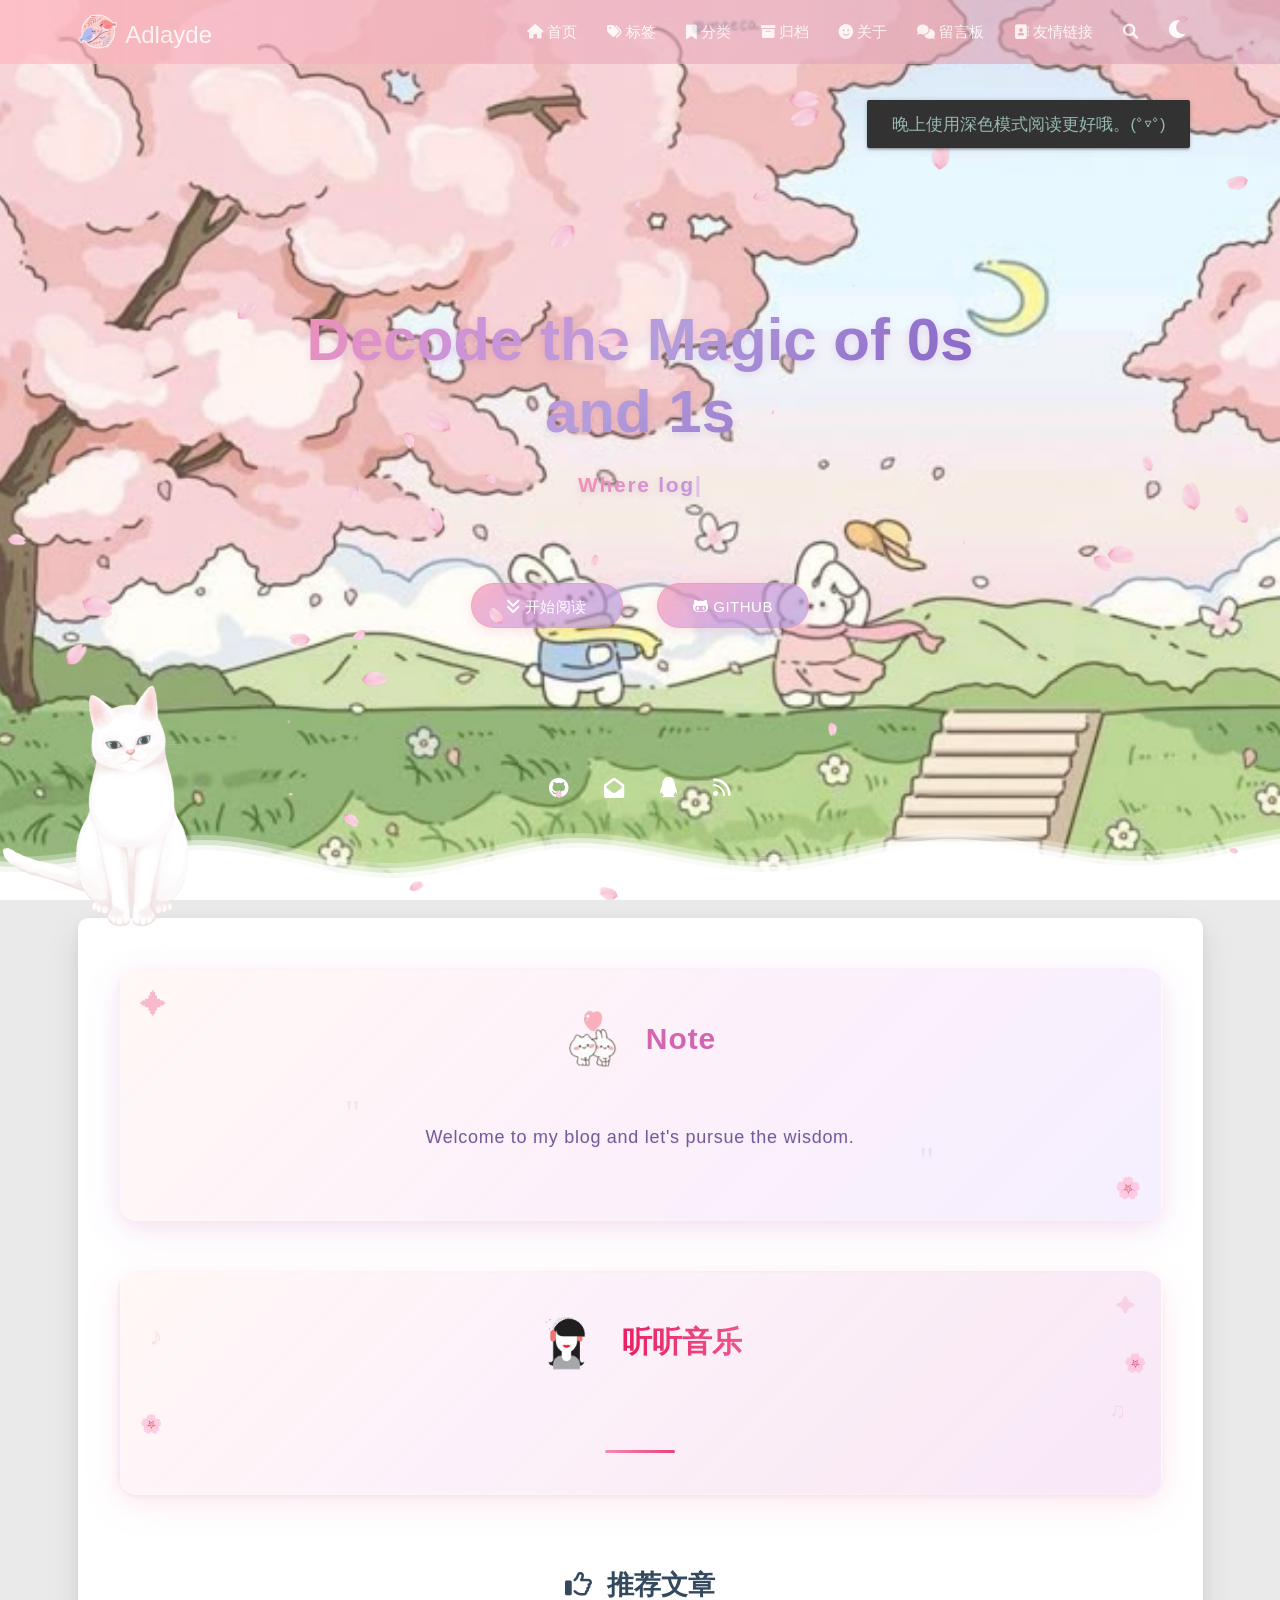
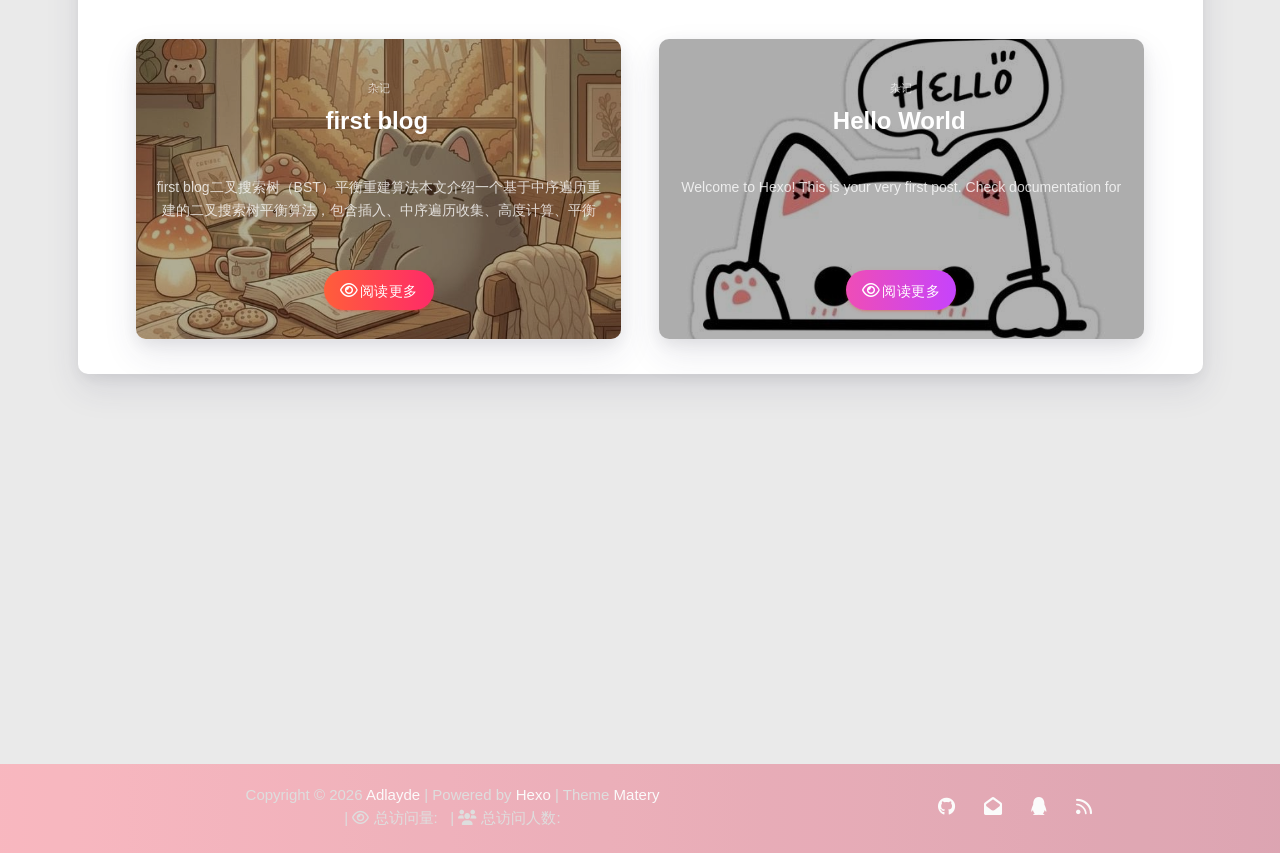
==== commit 56262474: "Site updated: 2026-07-16 22:43:08" ====
--- a/index.html
+++ b/index.html
@@ -104,6 +104,11 @@
 
 
 <body>
+    <!-- 页面加载动画遮罩 -->
+    <div id="page-loader">
+        <img class="loader-gif" src="/medias/loader/loading.svg" alt="Loading">
+    </div>
+
     <header class="navbar-fixed">
     <nav id="headNav" class="bg-color nav-transparent">
         <div id="navContainer" class="nav-wrapper container">
@@ -487,6 +492,22 @@
     </div>
 
     
+
+    
+<!-- 底部四层视差波浪：路径大幅加宽(-400~1910)，彻底消除右边缘空缺 -->
+<svg class="wave-divider" xmlns="http://www.w3.org/2000/svg" viewBox="0 0 1440 120" preserveAspectRatio="none" shape-rendering="auto">
+  <defs>
+    <path id="gentle-wave" d="M-400 70c 70 0 140 -24 210 -24 s 140 30 210 30 s 140 -22 210 -22 s 140 28 210 28 s 140 -30 210 -30 s 140 24 210 24 s 140 -28 210 -28 s 140 22 210 22 s 140 -26 210 -26 s 140 30 210 30 s 140 -24 210 -24 v 120 h -2310 Z"></path>
+  </defs>
+  <g class="parallax">
+    <use href="#gentle-wave" x="0" y="0"/>  <!-- 第1层：最上、最透、最快 -->
+    <use href="#gentle-wave" x="0" y="5"/>  <!-- 第2层 -->
+    <use href="#gentle-wave" x="0" y="10"/> <!-- 第3层 -->
+    <use href="#gentle-wave" x="0" y="15"/> <!-- 第4层：最下、纯白、最慢 -->
+  </g>
+</svg>
+
+
 </div>
 
 <script>
@@ -590,6 +611,86 @@
                     
 
                     
+                        <link rel="stylesheet" href="/libs/aplayer/APlayer.min.css">
+<style>
+    .aplayer .aplayer-lrc p {
+        
+        display: none;
+        
+        font-size: 12px;
+        font-weight: 700;
+        line-height: 16px !important;
+    }
+
+    .aplayer .aplayer-lrc p.aplayer-lrc-current {
+        
+        display: none;
+        
+        font-size: 15px;
+        color: #E91E63;
+    }
+
+    
+    .aplayer.aplayer-fixed.aplayer-narrow .aplayer-body {
+        left: -66px !important;
+    }
+
+    .aplayer.aplayer-fixed.aplayer-narrow .aplayer-body:hover {
+        left: 0px !important;
+    }
+
+    
+</style>
+<div class="music-player">
+    <div class="music-card">
+        
+            <div class="music-title center-align">
+                <img src="/medias/animation2.gif" 
+                     alt="music" 
+                     width="58px" 
+                     height="58px"
+                     style="vertical-align: middle; margin-right: 12px; display: inline-block;">
+                <span>听听音乐</span>
+            </div>
+        
+
+        <div class="music-deco">
+            <span class="music-star s1">✦</span>
+            <span class="music-petal p1">🌸</span>
+            <span class="music-petal p2">🌸</span>
+            <span class="music-note n1">♪</span>
+            <span class="music-note n2">♫</span>
+        </div>
+
+        <div class="music-content">
+            <div class="row">
+                <div class="col l8 offset-l2 m10 offset-m1 s12">
+                    <meting-js
+                        server="netease"
+                        type="playlist"
+                        id="503838841"
+                        fixed='false'
+                        autoplay='false'
+                        theme='#E91E63'
+                        loop='all'
+                        order='random'
+                        preload='auto'
+                        volume='0.7'
+                        list-folded='true'
+                    >
+                    </meting-js>
+                </div>
+            </div>
+        </div>
+
+        <div class="music-line"></div>
+    </div>
+</div>
+
+<script src="/libs/aplayer/APlayer.min.js"></script>
+<script src="/libs/aplayer/Meting.min.js"></script>
+
+                        
 
                     
 
@@ -597,6 +698,73 @@
                     <div id="recommend-sections" class="recommend">
                         
 
+
+
+
+
+<div class="title"><i class="far fa-thumbs-up"></i>&nbsp;&nbsp;推荐文章</div>
+
+<div class="row">
+
+    
+    
+    <div class="col s12 m6" >
+        
+             <div class="post-card" style="background-image: url('/medias/post/first_blog.jpg')">
+        
+            <div class="post-body">
+                <div class="post-categories">
+                    
+                        
+                            <a href="/categories/%E6%9D%82%E8%AE%B0/" class="category">杂记</a>
+                        
+                    
+                </div>
+                <a href="/2025/03/14/first-blog/">
+                    <h3 class="post-title">first blog</h3>
+                </a>
+                <p class="post-description">
+                    
+                        first blog二叉搜索树（BST）平衡重建算法本文介绍一个基于中序遍历重建的二叉搜索树平衡算法，包含插入、中序遍历收集、高度计算、平衡
+                    
+                </p>
+                <a href="/2025/03/14/first-blog/" class="read-more btn waves-effect waves-light" style="background: linear-gradient(to right, #FF5E3A 0%, #FF2A68 100%)" target="_blank">
+                    <i class="icon far fa-eye fa-fw"></i>阅读更多
+                </a>
+            </div>
+        </div>
+    </div>
+    
+    
+    <div class="col s12 m6" >
+        
+             <div class="post-card" style="background-image: url('/medias/post/hello_world.jpg')">
+        
+            <div class="post-body">
+                <div class="post-categories">
+                    
+                        
+                            <a href="/categories/%E6%9D%82%E8%AE%B0/" class="category">杂记</a>
+                        
+                    
+                </div>
+                <a href="/2025/03/14/hello-world/">
+                    <h3 class="post-title">Hello World</h3>
+                </a>
+                <p class="post-description">
+                    
+                        Welcome to Hexo! This is your very first post. Check documentation for
+                    
+                </p>
+                <a href="/2025/03/14/hello-world/" class="read-more btn waves-effect waves-light" style="background: linear-gradient(to right, #EF4DB6 0%, #C643FC 100%)" target="_blank">
+                    <i class="icon far fa-eye fa-fw"></i>阅读更多
+                </a>
+            </div>
+        </div>
+    </div>
+    
+
+</div>
 
 
                     </div>
@@ -619,8 +787,7 @@
                     <a href="/2025/03/14/first-blog/">
                         <div class="card-image">
                             
-                            
-                            <img src="/medias/featureimages/14.jpg" class="responsive-img" alt="first blog">
+                            <img src="/medias/post/first_blog.jpg" class="responsive-img" alt="first blog">
                             
                             <span class="card-title">first blog</span>
                         </div>
@@ -640,8 +807,12 @@
                             </span>
                             <span class="publish-author">
                                 
-                                <i class="fas fa-user fa-fw"></i>
-                                Adlayde
+                                <i class="fas fa-bookmark fa-fw icon-category"></i>
+                                
+                                <a href="/categories/%E6%9D%82%E8%AE%B0/" class="post-category">
+                                    杂记
+                                </a>
+                                
                                 
                             </span>
                         </div>
@@ -658,8 +829,7 @@
                     <a href="/2025/03/14/hello-world/">
                         <div class="card-image">
                             
-                            
-                            <img src="/medias/featureimages/12.jpg" class="responsive-img" alt="Hello World">
+                            <img src="/medias/post/hello_world.jpg" class="responsive-img" alt="Hello World">
                             
                             <span class="card-title">Hello World</span>
                         </div>
@@ -677,8 +847,12 @@
                             </span>
                             <span class="publish-author">
                                 
-                                <i class="fas fa-user fa-fw"></i>
-                                Adlayde
+                                <i class="fas fa-bookmark fa-fw icon-category"></i>
+                                
+                                <a href="/categories/%E6%9D%82%E8%AE%B0/" class="post-category">
+                                    杂记
+                                </a>
+                                
                                 
                             </span>
                         </div>
@@ -698,60 +872,6 @@
 
 
     <footer class="page-footer bg-color">
-    
-        <link rel="stylesheet" href="/libs/aplayer/APlayer.min.css">
-<style>
-    .aplayer .aplayer-lrc p {
-        
-        display: none;
-        
-        font-size: 12px;
-        font-weight: 700;
-        line-height: 16px !important;
-    }
-
-    .aplayer .aplayer-lrc p.aplayer-lrc-current {
-        
-        display: none;
-        
-        font-size: 15px;
-        color: #42b983;
-    }
-
-    
-    .aplayer.aplayer-fixed.aplayer-narrow .aplayer-body {
-        left: -66px !important;
-    }
-
-    .aplayer.aplayer-fixed.aplayer-narrow .aplayer-body:hover {
-        left: 0px !important;
-    }
-
-    
-</style>
-<div class="">
-    
-    <div class="row">
-        <meting-js class="col l8 offset-l2 m10 offset-m1 s12"
-                   server="netease"
-                   type="playlist"
-                   id="503838841"
-                   fixed='true'
-                   autoplay='false'
-                   theme='#42b983'
-                   loop='all'
-                   order='random'
-                   preload='auto'
-                   volume='0.7'
-                   list-folded='true'
-        >
-        </meting-js>
-    </div>
-</div>
-
-<script src="/libs/aplayer/APlayer.min.js"></script>
-<script src="/libs/aplayer/Meting.min.js"></script>
-
     
 
     <div class="container row center-align"
@@ -1035,8 +1155,37 @@
     
     <script src="/libs/instantpage/instantpage.js" type="module"></script>
     
-    
-        
+
+    <!-- 页面加载动画控制脚本 -->
+    <script>
+        (function() {
+            var loader = document.getElementById('page-loader');
+            
+            window.addEventListener('load', function() {
+                setTimeout(function() {
+                    if (loader) {
+                        loader.classList.add('loader-hidden');
+                        setTimeout(function() {
+                            if (loader.parentNode) {
+                                loader.parentNode.removeChild(loader);
+                            }
+                        }, 500);
+                    }
+                }, 300);
+            });
+
+            setTimeout(function() {
+                if (loader && !loader.classList.contains('loader-hidden')) {
+                    loader.classList.add('loader-hidden');
+                    setTimeout(function() {
+                        if (loader.parentNode) {
+                            loader.parentNode.removeChild(loader);
+                        }
+                    }, 500);
+                }
+            }, 5000);
+        })();
+    </script>
 
 <script src="/live2dw/lib/L2Dwidget.min.js?094cbace49a39548bed64abff5988b05"></script><script>L2Dwidget.init({"pluginModelPath":"assets/","model":{"jsonPath":"/live2dw/assets/tororo.model.json"},"display":{"position":"left","width":265,"height":500,"hOffset":0,"vOffset":-150},"mobile":{"show":false},"react":{"opacity":1},"log":false,"pluginJsPath":"lib/","pluginRootPath":"live2dw/","tagMode":false});</script></body>
 </html>
--- a/css/my.css
+++ b/css/my.css
@@ -176,9 +176,268 @@
     background-color: #7986CB !important;
 }
 
-/* Music player */
-.aplayer {
-    color: #7986CB !important;
+/* ==================== Music Card - 淡粉色主题 ==================== */
+
+/* ===== 1. 音乐卡片容器（与 Dream 一致大小）===== */
+.music-card {
+    position: relative !important;
+    margin-top: 30px !important;
+    margin-bottom: 50px !important;
+    padding: 40px 35px !important;
+
+    background: linear-gradient(135deg, 
+        rgba(255, 248, 245, 0.95) 0%,
+        rgba(252, 240, 250, 0.92) 40%,
+        rgba(250, 235, 245, 0.95) 70%,
+        rgba(248, 230, 248, 0.93) 100%
+    ) !important;
+
+    border-radius: 20px !important;
+    box-shadow: 
+        0 10px 35px rgba(240, 128, 180, 0.15),
+        0 4px 12px rgba(255, 182, 193, 0.1),
+        0 2px 4px rgba(0, 0, 0, 0.04) !important;
+
+    border: 2px solid transparent;
+    background-image: 
+        linear-gradient(rgba(255, 252, 250, 0.96), rgba(255, 252, 250, 0.96)),
+        linear-gradient(135deg, #F8BBD9, #F48FB1, #F06292);
+    background-origin: border-box;
+    background-clip: content-box, border-box;
+
+    display: block !important;
+    width: auto !important;
+    text-align: center !important;
+    overflow: visible !important;
+    transition: all 0.45s cubic-bezier(0.175, 0.885, 0.32, 1.275) !important;
+}
+
+.music-card:hover {
+    transform: translateY(-6px) scale(1.01) !important;
+    box-shadow: 
+        0 22px 55px rgba(240, 128, 180, 0.22),
+        0 10px 28px rgba(255, 182, 193, 0.16),
+        0 5px 10px rgba(0, 0, 0, 0.08) !important;
+}
+
+/* ===== 2. 标题 - 与 Dream 一致 ===== */
+.music-title {
+    display: flex !important;
+    align-items: center !important;
+    justify-content: center !important;
+    gap: 14px !important;
+    margin-bottom: 30px !important;
+    font-size: 2rem !important;
+    font-weight: 700 !important;
+    color: #C2185B !important;
+    position: relative;
+    z-index: 3 !important;
+}
+
+.music-title span {
+    background: linear-gradient(90deg, 
+        #E91E63 0%, 
+        #EC407A 30%, 
+        #F06292 60%, 
+        #D81B60 100%
+    );
+    background-size: 200% auto;
+    -webkit-background-clip: text;
+    background-clip: text;
+    -webkit-text-fill-color: transparent;
+    animation: musicTitleFlow 5s ease-in-out infinite alternate;
+}
+
+@keyframes musicTitleFlow {
+    from { background-position: 0% center; }
+    to { background-position: 200% center; }
+}
+
+/* ===== 3. 装饰元素 ===== */
+.music-deco {
+    position: absolute;
+    top: 0; left: 0;
+    width: 100%; height: 100%;
+    pointer-events: none;
+    z-index: 1;
+}
+
+.music-star {
+    position: absolute;
+    color: rgba(233, 30, 99, 0.12);
+    font-size: 20px;
+    animation: starTwinkle 3s ease-in-out infinite;
+}
+.music-star.s1 { top: 18px; right: 25px; }
+
+.music-petal {
+    position: absolute;
+    font-size: 18px;
+    opacity: 0.7;
+    animation: petalFloat 8s ease-in-out infinite;
+}
+.music-petal.p1 { top: 35%; right: 15px; animation-delay: 0s; }
+.music-petal.p2 { bottom: 25%; left: 20px; animation-delay: 3s; }
+
+.music-note {
+    position: absolute;
+    font-size: 26px;
+    color: rgba(233, 30, 99, 0.1);
+    animation: noteSwing 5s ease-in-out infinite;
+}
+.music-note.n1 { top: 20%; left: 30px; animation-delay: 1s; }
+.music-note.n2 { bottom: 30%; right: 35px; animation-delay: 2.5s; font-size: 22px; }
+
+@keyframes starTwinkle {
+    0%, 100% { opacity: 0.3; transform: scale(1); }
+    50% { opacity: 0.8; transform: scale(1.2); }
+}
+
+@keyframes petalFloat {
+    0%, 100% { transform: translateY(0) rotate(0deg); opacity: 0.5; }
+    33% { transform: translateY(-12px) rotate(8deg); opacity: 0.85; }
+    66% { transform: translateY(-6px) rotate(-5deg); opacity: 0.65; }
+}
+
+@keyframes noteSwing {
+    0%, 100% { transform: translateY(0) rotate(-8deg); opacity: 0.4; }
+    50% { transform: translateY(-18px) rotate(12deg); opacity: 0.9; }
+}
+
+/* ===== 4. 内容区域 ===== */
+.music-content {
+    position: relative;
+    z-index: 2;
+    padding: 10px 0;
+}
+
+/* ===== 5. APlayer 美化 ===== */
+.music-card .aplayer {
+    border-radius: 14px !important;
+    box-shadow: 
+        0 6px 24px rgba(233, 30, 99, 0.1),
+        0 2px 6px rgba(0, 0, 0, 0.05) !important;
+    background: rgba(255, 255, 255, 0.88) !important;
+    overflow: hidden;
+    transition: all 0.3s ease;
+}
+
+.music-card .aplayer:hover {
+    box-shadow: 
+        0 12px 36px rgba(233, 30, 99, 0.16),
+        0 4px 12px rgba(0, 0, 0, 0.08) !important;
+}
+
+.music-card .aplayer .aplayer-pic {
+    border-radius: 12px 0 0 12px !important;
+}
+
+.music-card .aplayer .aplayer-info .aplayer-music {
+    color: #C2185B !important;
+    font-weight: 600;
+}
+
+.music-card .aplayer .aplayer-info .aplayer-author,
+.music-card .aplayer .aplayer-info .aplayer-controller .aplayer-time {
+    color: #888;
+}
+
+.music-card .aplayer .aplayer-info .aplayer-controller .aplayer-icon {
+    color: #E91E63;
+    transition: all 0.25s ease;
+}
+
+.music-card .aplayer .aplayer-info .aplayer-controller .aplayer-icon:hover {
+    color: #AD1457;
+    transform: scale(1.2);
+}
+
+.music-card .aplayer .aplayer-bar-wrap .aplayer-bar .aplayer-played {
+    background: linear-gradient(to right, #E91E63, #F06292) !important;
+}
+
+.music-card .aplayer .aplayer-bar-wrap .aplayer-bar .aplayer-played .aplayer-thumb {
+    background: #E91E63 !important;
+    box-shadow: 0 0 10px rgba(233, 30, 99, 0.5);
+}
+
+.music-card .aplayer .aplayer-volume-wrap .aplayer-volume-bar .aplayer-volume {
+    background: linear-gradient(to right, #E91E63, #F06292) !important;
+}
+
+.music-card .aplayer .aplayer-volume-wrap .aplayer-volume-bar .aplayer-volume .aplayer-thumb {
+    background: #E91E63 !important;
+}
+
+.music-card .aplayer .aplayer-list {
+    background: rgba(255, 245, 248, 0.95) !important;
+    border-top: 1px solid rgba(233, 30, 99, 0.08) !important;
+}
+
+.music-card .aplayer .aplayer-list ol {
+    padding-left: 12px !important;
+    margin: 0 !important;
+}
+
+.music-card .aplayer .aplayer-list ol li {
+    text-align: left !important;
+    padding-left: 10px !important;
+    margin: 2px 0 !important;
+}
+
+.music-card .aplayer .aplayer-list ol li:hover {
+    background-color: rgba(233, 30, 99, 0.07) !important;
+}
+
+.music-card .aplayer .aplayer-list ol li.aplayer-list-light {
+    background: rgba(233, 30, 99, 0.11) !important;
+}
+
+.music-card .aplayer .aplayer-list ol li.aplayer-list-light .aplayer-list-cur {
+    color: #E91E63 !important;
+}
+
+/* ===== 6. 底部装饰线 ===== */
+.music-line {
+    width: 70px;
+    height: 3px;
+    margin: 28px auto 0;
+    background: linear-gradient(to right, #F48FB1, #F06292, #EC407A);
+    border-radius: 2px;
+    position: relative;
+    z-index: 2;
+}
+
+/* ===== 7. 移动端适配 ===== */
+@media (max-width: 768px) {
+    .music-card {
+        padding: 30px 20px !important;
+        margin: 20px 8px !important;
+        border-radius: 16px !important;
+    }
+
+    .music-title {
+        font-size: 1.65rem !important;
+        gap: 10px !important;
+        flex-wrap: wrap;
+    }
+
+    .music-title img {
+        width: 46px !important;
+        height: 46px !important;
+    }
+
+    .music-star { font-size: 16px; top: 12px; right: 12px; }
+    .music-petal { font-size: 14px; }
+    .music-petal.p1 { right: 8px; }
+    .music-petal.p2 { left: 10px; }
+    .music-note { font-size: 20px; }
+    .music-note.n1 { left: 12px; }
+    .music-note.n2 { right: 15px; font-size: 17px; }
+
+    .music-card .aplayer {
+        border-radius: 12px !important;
+    }
 }
 
 /* Post calendar */
@@ -359,12 +618,70 @@
     background-color: rgba(121, 134, 203, 0.03) !important;
 }
 
-/* Dark music player */
-body.DarkMode .aplayer {
-    color: #7986CB !important;
-}
-body.DarkMode .aplayer .aplayer-list ol li:hover {
-    color: #7986CB !important;
+/* Dark music */
+/* ===== 8. 深色模式 ===== */
+body.DarkMode .music-card {
+    background: linear-gradient(135deg, 
+        rgba(42, 32, 38, 0.95) 0%,
+        rgba(38, 28, 34, 0.93) 40%,
+        rgba(44, 32, 40, 0.95) 70%,
+        rgba(40, 30, 36, 0.94) 100%
+    ) !important;
+    box-shadow: 
+        0 10px 35px rgba(0, 0, 0, 0.4),
+        0 4px 12px rgba(0, 0, 0, 0.25) !important;
+    background-image: 
+        linear-gradient(rgba(35, 28, 32, 0.96), rgba(35, 28, 32, 0.96)),
+        linear-gradient(135deg, #C2185B, #AD1457, #880E4F);
+    background-origin: border-box;
+    background-clip: content-box, border-box;
+}
+
+body.DarkMode .music-card:hover {
+    box-shadow: 
+        0 22px 55px rgba(0, 0, 0, 0.5),
+        0 10px 28px rgba(0, 0, 0, 0.3) !important;
+}
+
+body.DarkMode .music-title span {
+    background: linear-gradient(90deg, #F48FB1, #F06292, #EC407A);
+    background-size: 200% auto;
+    -webkit-background-clip: text;
+    background-clip: text;
+    -webkit-text-fill-color: transparent;
+}
+
+body.DarkMode .music-card .aplayer {
+    background: rgba(42, 35, 40, 0.9) !important;
+}
+
+body.DarkMode .music-card .aplayer .aplayer-list {
+    background: rgba(38, 30, 35, 0.95);
+}
+
+body.DarkMode .music-card .aplayer .aplayer-info .aplayer-music {
+    color: #F48FB1 !important;
+}
+
+body.DarkMode .music-card .aplayer .aplayer-info .aplayer-controller .aplayer-time {
+    color: #aaa;
+}
+
+body.DarkMode .music-card .aplayer .aplayer-list ol li:hover {
+    color: #F48FB1 !important;
+    background-color: rgba(244, 143, 177, 0.1);
+}
+
+body.DarkMode .music-card .aplayer .aplayer-list ol li.aplayer-list-light {
+    background: rgba(244, 143, 177, 0.13);
+}
+
+body.DarkMode .music-star { color: rgba(244, 143, 177, 0.15); }
+body.DarkMode .music-petal { opacity: 0.4; }
+body.DarkMode .music-note { color: rgba(244, 143, 177, 0.08); }
+
+body.DarkMode .music-line {
+    background: linear-gradient(to right, #AD1457, #C2185B, #E91E63);
 }
 
 /* Dark nav */
@@ -963,3 +1280,150 @@
 }
 
 
+/* ========== 封面底部四层视差波浪（增强版） ========== */
+/*
+ * 核心改进：
+ * 1. 各层独立关键帧 + 垂直微起伏（1-2px Y 位移），模拟自然水面涌动
+ * 2. ease-in-out 替代近线性 cubic-bezier，加速减速更自然
+ * 3. 振荡式往返运动（0%→50%→100%）替代单向滑动，告别传送带感
+ * 4. 相位错开的延迟值（-1/-4/-7/-11s），避免各层同步运动
+ * 5. 透明度从远到近递增（0.35→0.50→0.75→1.0），景深更合理
+ * 6. 远景层加微弱模糊（blur 0.5px），营造景深效果
+ * 7. 波浪 SVG 路径振幅变化（16-22px），打破等幅机械感
+ */
+
+.bg-cover {
+  position: relative;
+  overflow: hidden;
+}
+
+.wave-divider {
+  position: absolute;
+  bottom: -1px;
+  left: 0;
+  width: 100%;
+  height: 120px;
+  line-height: 0;
+  z-index: 2;
+  pointer-events: none;
+}
+
+.parallax > use {
+  will-change: transform;
+}
+
+/* 第1层：远景 — 最快、最透、微弱模糊营造景深 */
+.parallax > use:nth-child(1) {
+  animation: wave-1 7s ease-in-out infinite -1s;
+  fill: rgba(255, 255, 255, 0.35);
+  filter: blur(0.5px);
+  opacity: 0.85;
+}
+
+/* 第2层：中景 — 中速、半透 */
+.parallax > use:nth-child(2) {
+  animation: wave-2 10s ease-in-out infinite -4s;
+  fill: rgba(255, 255, 255, 0.50);
+}
+
+/* 第3层：近景 — 慢速、较实 */
+.parallax > use:nth-child(3) {
+  animation: wave-3 14s ease-in-out infinite -7s;
+  fill: rgba(255, 255, 255, 0.75);
+}
+
+/* 第4层：前景 — 最慢、纯白，衔接底部背景 */
+.parallax > use:nth-child(4) {
+  animation: wave-4 20s ease-in-out infinite -11s;
+  fill: rgba(255, 255, 255, 1);
+}
+
+/* --- 各层独立关键帧 --- */
+/* 远景：大位移 + 轻微下沉回升 */
+@keyframes wave-1 {
+  0%, 100% { transform: translate3d(-220px, 0, 0); }
+  50%      { transform: translate3d(110px, 3px, 0); }
+}
+/* 中景：中位移 + 微上浮 */
+@keyframes wave-2 {
+  0%, 100% { transform: translate3d(-180px, 0, 0); }
+  50%      { transform: translate3d(90px, -2px, 0); }
+}
+/* 近景：小位移 + 微下沉 */
+@keyframes wave-3 {
+  0%, 100% { transform: translate3d(-140px, 0, 0); }
+  50%      { transform: translate3d(70px, 1px, 0); }
+}
+/* 前景：极缓位移，几乎静止 */
+@keyframes wave-4 {
+  0%, 100% { transform: translate3d(-110px, 0, 0); }
+  50%      { transform: translate3d(50px, 0, 0); }
+}
+
+/* 系统减少动画偏好适配 */
+@media (prefers-reduced-motion: reduce) {
+  .parallax > use {
+    animation: none;
+  }
+}
+
+/* 移动端适配 */
+@media (max-width: 768px) {
+  .wave-divider {
+    height: 70px;
+  }
+}
+
+/* ========== 深色模式适配（可选） ========== */
+/* 如果博客支持深色模式，底部背景非白色时，将 fill 改为深色 */
+/*
+[data-theme="dark"] .parallax > use:nth-child(1) { fill: rgba(30, 30, 35, 0.35); }
+[data-theme="dark"] .parallax > use:nth-child(2) { fill: rgba(30, 30, 35, 0.50); }
+[data-theme="dark"] .parallax > use:nth-child(3) { fill: rgba(30, 30, 35, 0.75); }
+[data-theme="dark"] .parallax > use:nth-child(4) { fill: rgba(30, 30, 35, 1); }
+*/
+
+
+
+/* ==================== 页面加载动画样式 ==================== */
+
+#page-loader {
+    position: fixed;
+    top: 0;
+    left: 0;
+    width: 100%;
+    height: 100%;
+    background-color: rgba(255, 255, 255, 0.9);
+    display: flex;
+    justify-content: center;
+    align-items: center;
+    z-index: 99999;
+    transition: opacity 0.5s ease-out, visibility 0.5s ease-out;
+}
+
+#page-loader.loader-hidden {
+    opacity: 0;
+    visibility: hidden;
+}
+
+.loader-gif {
+    width: 500px;
+    height: 500px;
+    object-fit: contain;
+    animation: loader-pulse 1.5s ease-in-out infinite;
+}
+
+@keyframes loader-pulse {
+    0%, 100% {
+        transform: scale(1);
+    }
+    50% {
+        transform: scale(1.05);
+    }
+}
+
+/* 深色模式适配 */
+body.DarkMode #page-loader {
+    background-color: rgba(30, 30, 30, 0.9);
+}
+
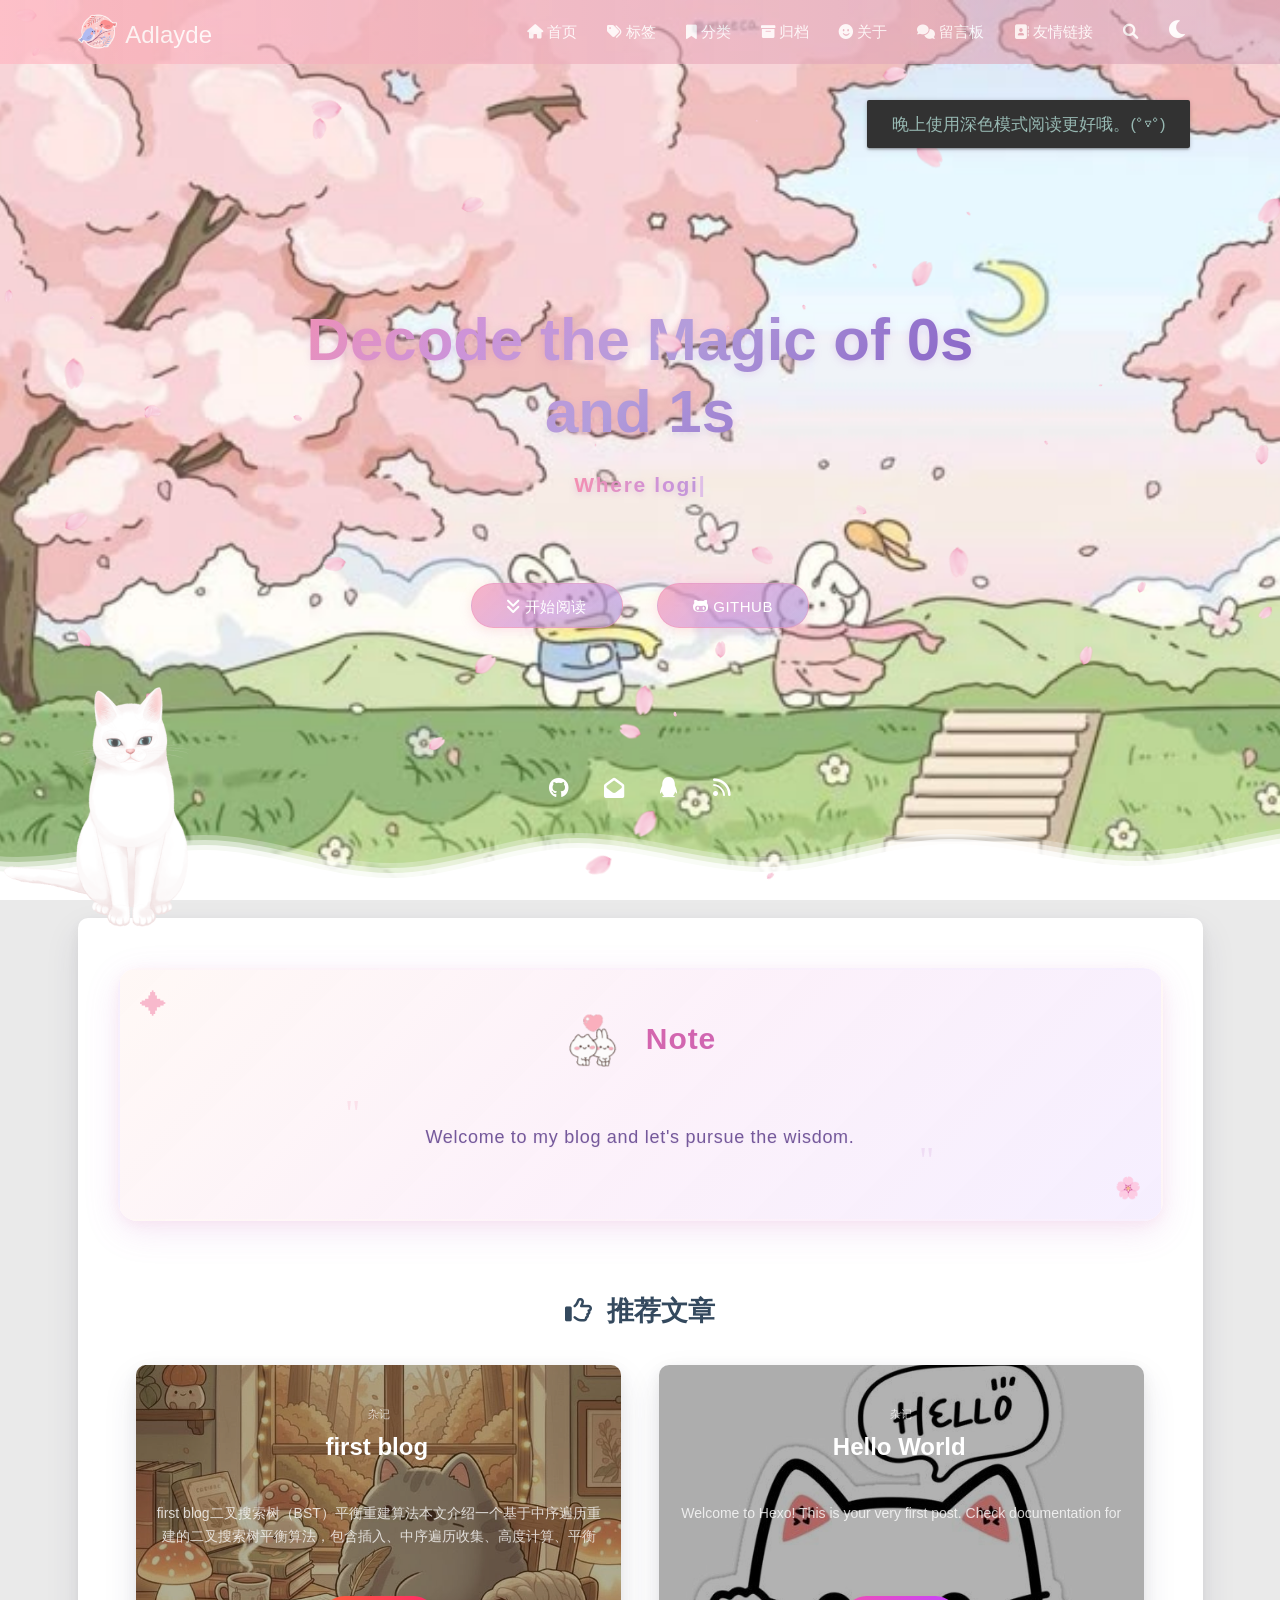
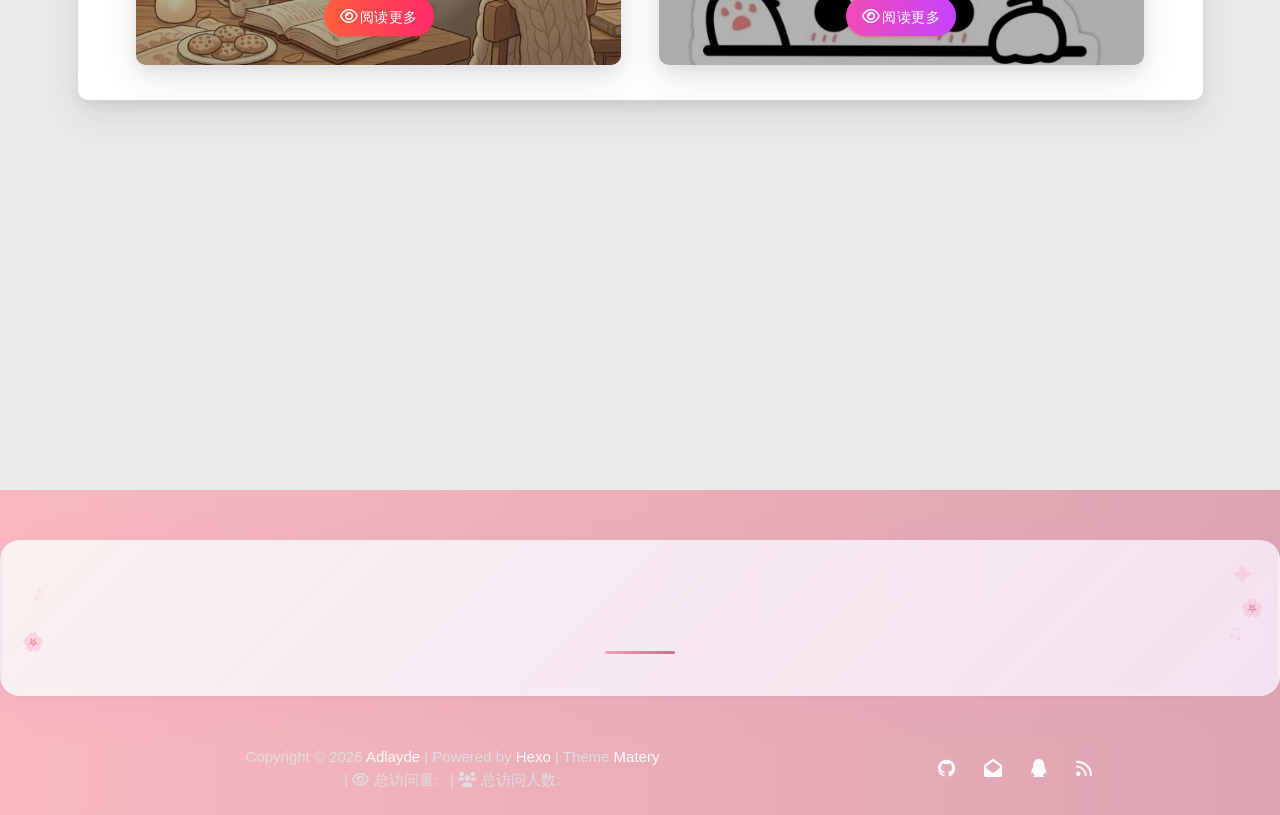
==== commit 4c94af9b: "Site updated: 2026-07-16 22:54:19" ====
--- a/index.html
+++ b/index.html
@@ -611,86 +611,6 @@
                     
 
                     
-                        <link rel="stylesheet" href="/libs/aplayer/APlayer.min.css">
-<style>
-    .aplayer .aplayer-lrc p {
-        
-        display: none;
-        
-        font-size: 12px;
-        font-weight: 700;
-        line-height: 16px !important;
-    }
-
-    .aplayer .aplayer-lrc p.aplayer-lrc-current {
-        
-        display: none;
-        
-        font-size: 15px;
-        color: #E91E63;
-    }
-
-    
-    .aplayer.aplayer-fixed.aplayer-narrow .aplayer-body {
-        left: -66px !important;
-    }
-
-    .aplayer.aplayer-fixed.aplayer-narrow .aplayer-body:hover {
-        left: 0px !important;
-    }
-
-    
-</style>
-<div class="music-player">
-    <div class="music-card">
-        
-            <div class="music-title center-align">
-                <img src="/medias/animation2.gif" 
-                     alt="music" 
-                     width="58px" 
-                     height="58px"
-                     style="vertical-align: middle; margin-right: 12px; display: inline-block;">
-                <span>听听音乐</span>
-            </div>
-        
-
-        <div class="music-deco">
-            <span class="music-star s1">✦</span>
-            <span class="music-petal p1">🌸</span>
-            <span class="music-petal p2">🌸</span>
-            <span class="music-note n1">♪</span>
-            <span class="music-note n2">♫</span>
-        </div>
-
-        <div class="music-content">
-            <div class="row">
-                <div class="col l8 offset-l2 m10 offset-m1 s12">
-                    <meting-js
-                        server="netease"
-                        type="playlist"
-                        id="503838841"
-                        fixed='false'
-                        autoplay='false'
-                        theme='#E91E63'
-                        loop='all'
-                        order='random'
-                        preload='auto'
-                        volume='0.7'
-                        list-folded='true'
-                    >
-                    </meting-js>
-                </div>
-            </div>
-        </div>
-
-        <div class="music-line"></div>
-    </div>
-</div>
-
-<script src="/libs/aplayer/APlayer.min.js"></script>
-<script src="/libs/aplayer/Meting.min.js"></script>
-
-                        
 
                     
 
@@ -872,6 +792,77 @@
 
 
     <footer class="page-footer bg-color">
+    
+        <link rel="stylesheet" href="/libs/aplayer/APlayer.min.css">
+<style>
+    .aplayer .aplayer-lrc p {
+        
+        display: none;
+        
+        font-size: 12px;
+        font-weight: 700;
+        line-height: 16px !important;
+    }
+
+    .aplayer .aplayer-lrc p.aplayer-lrc-current {
+        
+        display: none;
+        
+        font-size: 15px;
+        color: #E91E63;
+    }
+
+    
+    .aplayer.aplayer-fixed.aplayer-narrow .aplayer-body {
+        left: -66px !important;
+    }
+
+    .aplayer.aplayer-fixed.aplayer-narrow .aplayer-body:hover {
+        left: 0px !important;
+    }
+
+    
+</style>
+<div class="">
+    <div class="music-card">
+        
+
+        <div class="music-deco">
+            <span class="music-star s1">✦</span>
+            <span class="music-petal p1">🌸</span>
+            <span class="music-petal p2">🌸</span>
+            <span class="music-note n1">♪</span>
+            <span class="music-note n2">♫</span>
+        </div>
+
+        <div class="music-content">
+            <div class="row">
+                <div class="col l8 offset-l2 m10 offset-m1 s12">
+                    <meting-js
+                        server="netease"
+                        type="playlist"
+                        id="503838841"
+                        fixed='true'
+                        autoplay='false'
+                        theme='#E91E63'
+                        loop='all'
+                        order='random'
+                        preload='auto'
+                        volume='0.7'
+                        list-folded='true'
+                    >
+                    </meting-js>
+                </div>
+            </div>
+        </div>
+
+        <div class="music-line"></div>
+    </div>
+</div>
+
+<script src="/libs/aplayer/APlayer.min.js"></script>
+<script src="/libs/aplayer/Meting.min.js"></script>
+
     
 
     <div class="container row center-align"
